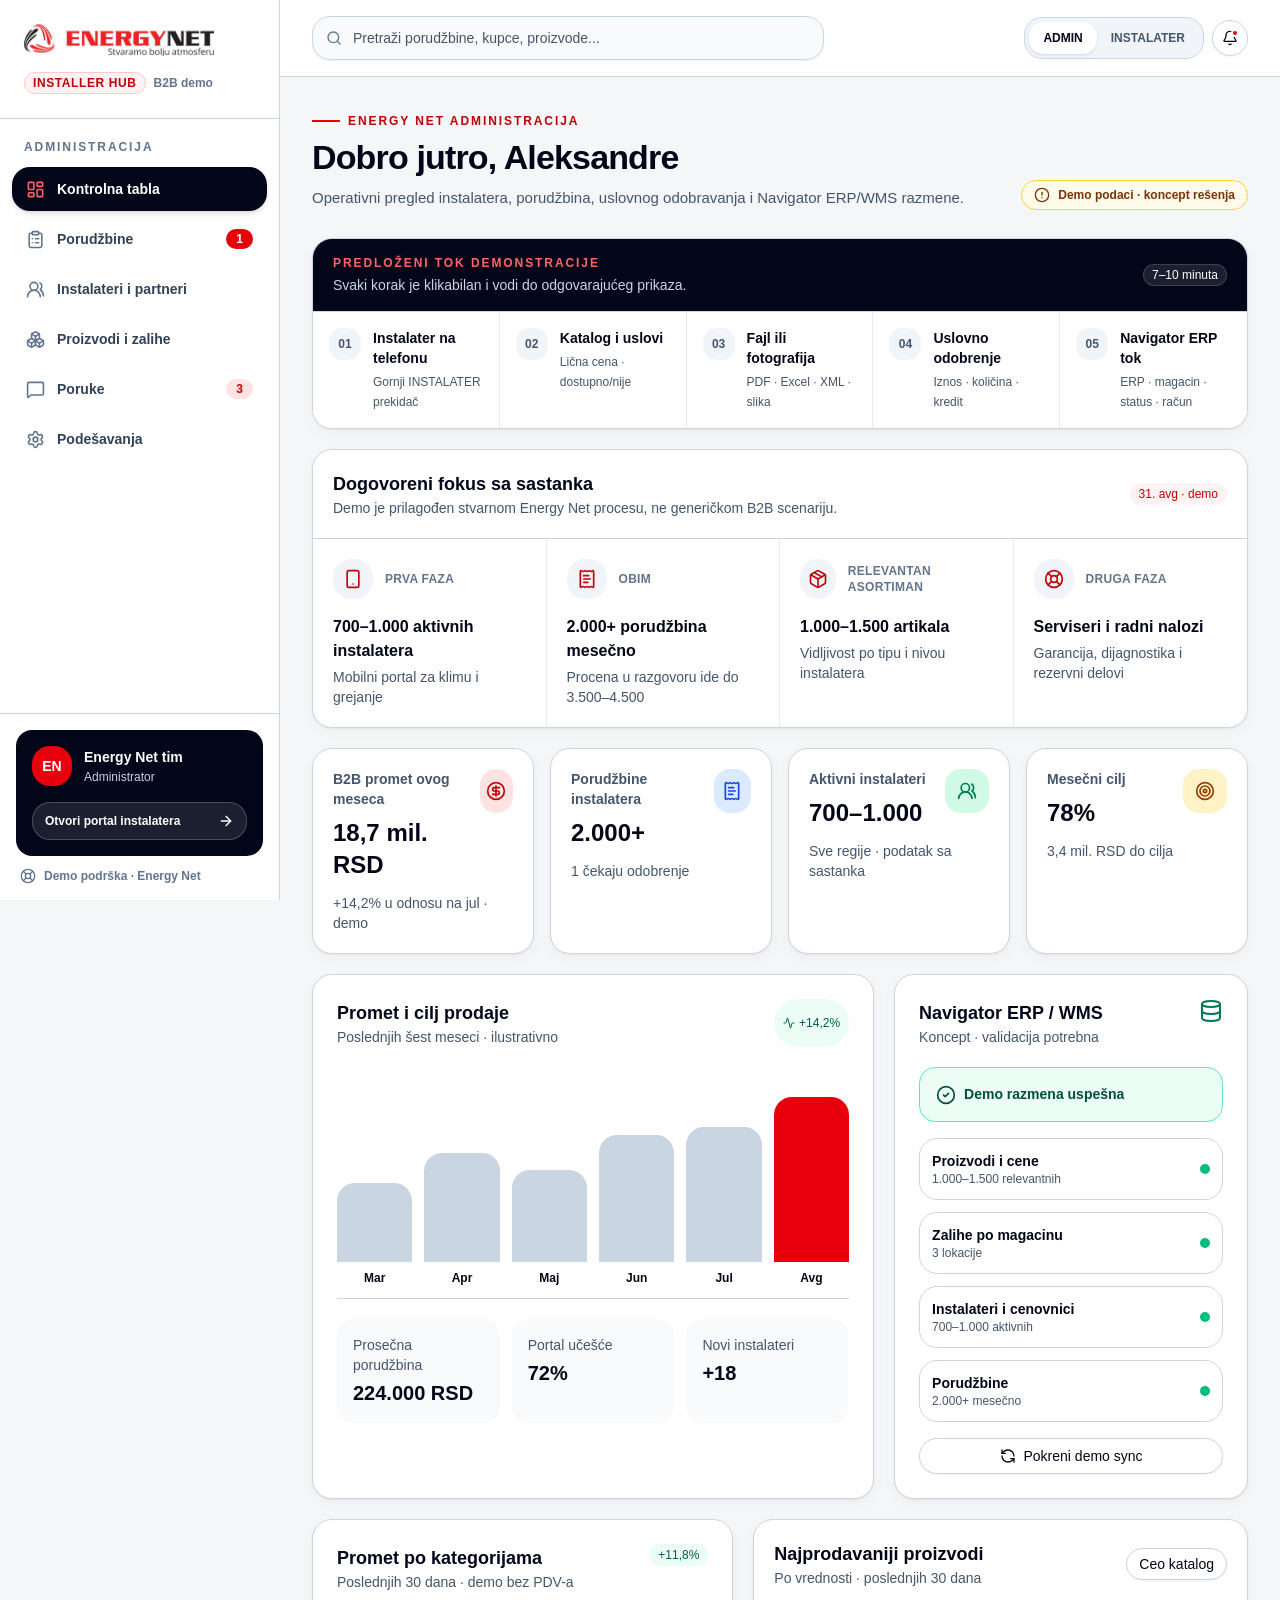
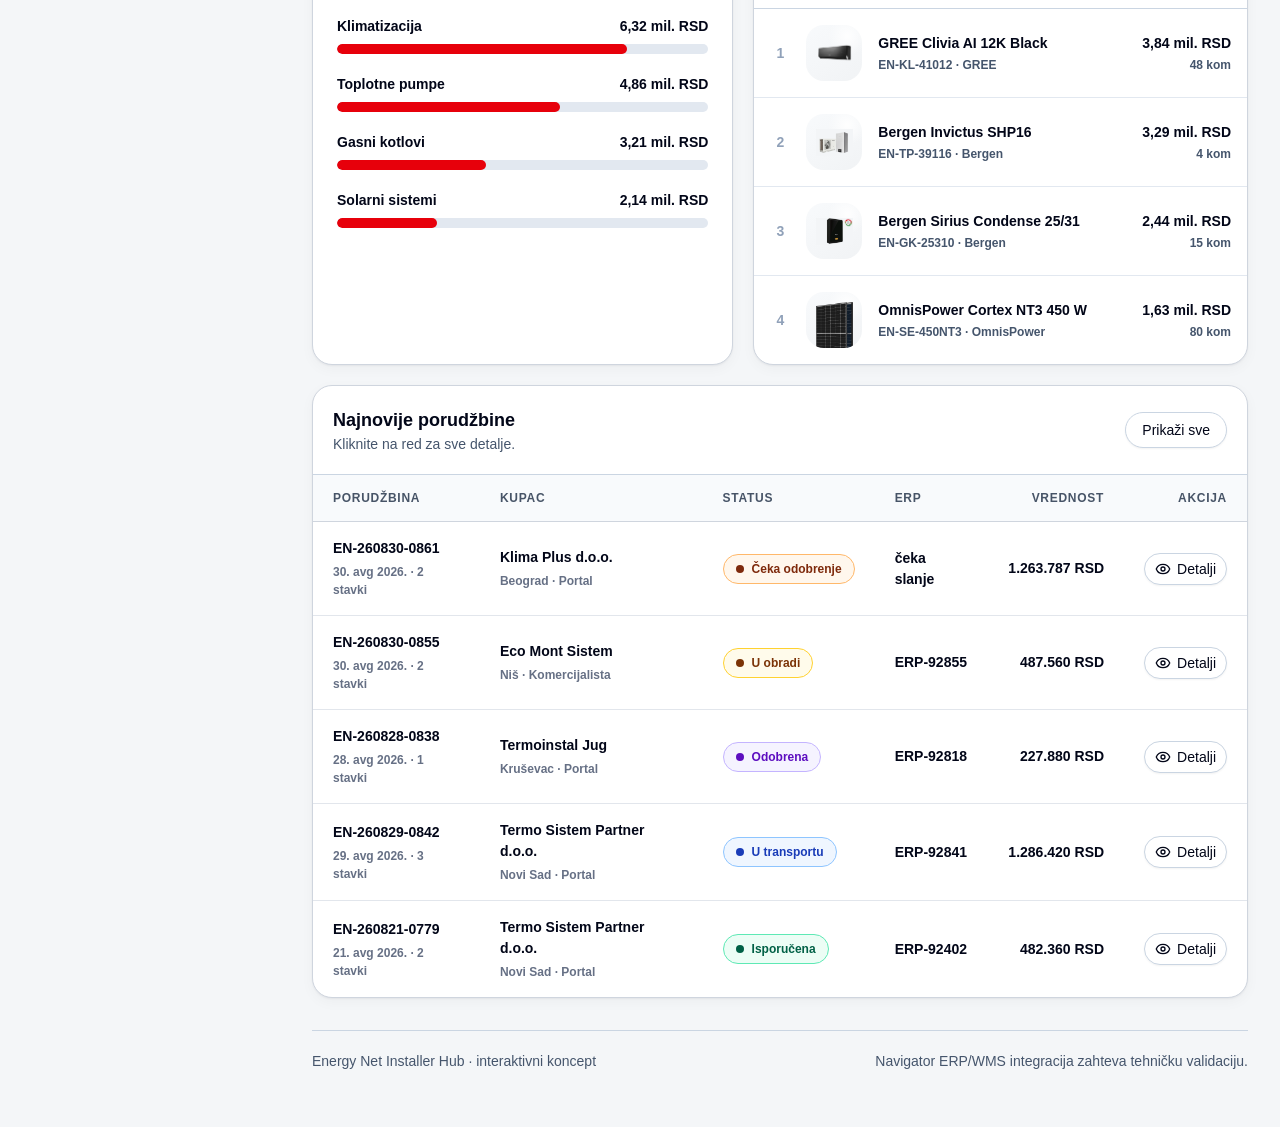
==== index.html @ 60dc3707 "Add files via upload" ====
<!DOCTYPE html><html lang="sr-Latn"><head><meta charSet="utf-8"/><meta name="viewport" content="width=device-width, initial-scale=1"/><link rel="preload" as="image" href="./energy-net-logo.png"/><link rel="stylesheet" href="./assets/index-a8GjJJoP.css" data-rsc-css-href="./assets/index-a8GjJJoP.css" data-precedence="vite-rsc/importer-resources"/><link rel="modulepreload" href="./assets/layout-segment-context-IbQG5fSp.js" crossorigin=""/><link rel="modulepreload" href="./assets/rolldown-runtime-S-ySWqyJ.js" crossorigin=""/><link rel="modulepreload" href="./assets/index-CyQ9fwkS.js" crossorigin=""/><link rel="modulepreload" href="./assets/framework-CXnKph_e.js" crossorigin=""/><link rel="modulepreload" href="./assets/page-JAJGXQfm.js" crossorigin=""/><title>Energy Net Installer Hub — B2B demo</title><meta name="description" content="Interaktivni koncept Energy Net portala za instalatere: mobilno poručivanje, lične cene, dostupnost, tehnička dokumentacija i Navigator ERP/WMS tok."/><meta name="keywords" content="Energy Net,B2B portal,portal za instalatere,B2Bware"/><meta property="og:title" content="Energy Net Installer Hub — B2B demo"/><meta property="og:description" content="Mobilno poručivanje, ugovorene cene, tehnička dokumentacija i Navigator ERP/WMS tok za Energy Net instalatere."/><meta property="og:url" content="https://markotodorovic314-cmd.github.io/energy-net-demo/"/><meta property="og:site_name" content="Energy Net Installer Hub"/><meta property="og:type" content="website"/><meta property="og:locale" content="sr_RS"/><meta property="og:image" content="https://markotodorovic314-cmd.github.io/energy-net-demo/og.png"/><meta property="og:image:width" content="1200"/><meta property="og:image:height" content="628"/><meta property="og:image:alt" content="Energy Net Installer Hub — mobilno poručivanje i Navigator ERP sinhronizacija"/><meta name="twitter:card" content="summary_large_image"/><meta name="twitter:title" content="Energy Net Installer Hub — B2B demo"/><meta name="twitter:description" content="Mobilno poručivanje, lične cene, dokumentacija i Navigator ERP/WMS tok."/><meta name="twitter:image" content="https://markotodorovic314-cmd.github.io/energy-net-demo/og.png"/><link rel="shortcut icon" href="https://markotodorovic314-cmd.github.io/energy-net-demo/favicon.png"/><link rel="icon" href="https://markotodorovic314-cmd.github.io/energy-net-demo/favicon.png"/><link rel="canonical" href="https://markotodorovic314-cmd.github.io/energy-net-demo/"/><script>self.__VINEXT_RSC_PARAMS__={}</script><script>self.__VINEXT_RSC_NAV__={"pathname":"/","searchParams":[]}</script><link rel="modulepreload" href="./assets/index-CyQ9fwkS.js" />
</head><body class="antialiased"><div class="min-h-screen bg-[#f4f6f8] text-slate-950"><div class="grid min-h-screen lg:grid-cols-[280px_minmax(0,1fr)]"><aside class="sticky top-0 hidden h-screen border-r border-slate-300 bg-white lg:block"><div class="flex h-full flex-col"><div class="border-b border-slate-300 px-6 py-6"><img src="./energy-net-logo.png" alt="Energy Net" class="w-[190px]"/><div class="mt-4 flex items-center gap-2"><span data-slot="badge" data-variant="default" class="inline-flex w-fit shrink-0 items-center justify-center gap-1 overflow-hidden rounded-full border px-2 py-0.5 whitespace-nowrap transition-[color,box-shadow] focus-visible:border-ring focus-visible:ring-[3px] focus-visible:ring-ring/50 aria-invalid:border-destructive aria-invalid:ring-destructive/20 dark:aria-invalid:ring-destructive/40 [&amp;&gt;svg]:pointer-events-none [&amp;&gt;svg]:size-3 [a&amp;]:hover:bg-primary/90 border-red-200 bg-red-50 text-xs font-black uppercase tracking-wider text-red-700">Installer Hub</span><span class="text-xs font-bold text-slate-500">B2B demo</span></div></div><nav class="flex-1 space-y-1.5 overflow-y-auto px-3 py-5"><p class="mb-3 px-3 text-xs font-black uppercase tracking-[0.16em] text-slate-500">Administracija</p><button class="flex w-full items-center gap-3 rounded-xl px-3.5 py-3 text-left text-sm font-extrabold transition bg-slate-950 text-white shadow-md"><svg xmlns="http://www.w3.org/2000/svg" width="24" height="24" viewBox="0 0 24 24" fill="none" stroke="currentColor" stroke-width="2" stroke-linecap="round" stroke-linejoin="round" class="lucide lucide-layout-dashboard size-[19px] text-red-400" aria-hidden="true"><rect width="7" height="9" x="3" y="3" rx="1"></rect><rect width="7" height="5" x="14" y="3" rx="1"></rect><rect width="7" height="9" x="14" y="12" rx="1"></rect><rect width="7" height="5" x="3" y="16" rx="1"></rect></svg>Kontrolna tabla</button><button class="flex w-full items-center gap-3 rounded-xl px-3.5 py-3 text-left text-sm font-extrabold transition text-slate-700 hover:bg-slate-100"><svg xmlns="http://www.w3.org/2000/svg" width="24" height="24" viewBox="0 0 24 24" fill="none" stroke="currentColor" stroke-width="2" stroke-linecap="round" stroke-linejoin="round" class="lucide lucide-clipboard-list size-[19px] text-slate-500" aria-hidden="true"><rect width="8" height="4" x="8" y="2" rx="1" ry="1"></rect><path d="M16 4h2a2 2 0 0 1 2 2v14a2 2 0 0 1-2 2H6a2 2 0 0 1-2-2V6a2 2 0 0 1 2-2h2"></path><path d="M12 11h4"></path><path d="M12 16h4"></path><path d="M8 11h.01"></path><path d="M8 16h.01"></path></svg>Porudžbine<span class="ml-auto rounded-full bg-red-600 px-2.5 py-0.5 text-xs text-white">1</span></button><button class="flex w-full items-center gap-3 rounded-xl px-3.5 py-3 text-left text-sm font-extrabold transition text-slate-700 hover:bg-slate-100"><svg xmlns="http://www.w3.org/2000/svg" width="24" height="24" viewBox="0 0 24 24" fill="none" stroke="currentColor" stroke-width="2" stroke-linecap="round" stroke-linejoin="round" class="lucide lucide-users-round size-[19px] text-slate-500" aria-hidden="true"><path d="M18 21a8 8 0 0 0-16 0"></path><circle cx="10" cy="8" r="5"></circle><path d="M22 20c0-3.37-2-6.5-4-8a5 5 0 0 0-.45-8.3"></path></svg>Instalateri i partneri</button><button class="flex w-full items-center gap-3 rounded-xl px-3.5 py-3 text-left text-sm font-extrabold transition text-slate-700 hover:bg-slate-100"><svg xmlns="http://www.w3.org/2000/svg" width="24" height="24" viewBox="0 0 24 24" fill="none" stroke="currentColor" stroke-width="2" stroke-linecap="round" stroke-linejoin="round" class="lucide lucide-boxes size-[19px] text-slate-500" aria-hidden="true"><path d="M2.97 12.92A2 2 0 0 0 2 14.63v3.24a2 2 0 0 0 .97 1.71l3 1.8a2 2 0 0 0 2.06 0L12 19v-5.5l-5-3-4.03 2.42Z"></path><path d="m7 16.5-4.74-2.85"></path><path d="m7 16.5 5-3"></path><path d="M7 16.5v5.17"></path><path d="M12 13.5V19l3.97 2.38a2 2 0 0 0 2.06 0l3-1.8a2 2 0 0 0 .97-1.71v-3.24a2 2 0 0 0-.97-1.71L17 10.5l-5 3Z"></path><path d="m17 16.5-5-3"></path><path d="m17 16.5 4.74-2.85"></path><path d="M17 16.5v5.17"></path><path d="M7.97 4.42A2 2 0 0 0 7 6.13v4.37l5 3 5-3V6.13a2 2 0 0 0-.97-1.71l-3-1.8a2 2 0 0 0-2.06 0l-3 1.8Z"></path><path d="M12 8 7.26 5.15"></path><path d="m12 8 4.74-2.85"></path><path d="M12 13.5V8"></path></svg>Proizvodi i zalihe</button><button class="flex w-full items-center gap-3 rounded-xl px-3.5 py-3 text-left text-sm font-extrabold transition text-slate-700 hover:bg-slate-100"><svg xmlns="http://www.w3.org/2000/svg" width="24" height="24" viewBox="0 0 24 24" fill="none" stroke="currentColor" stroke-width="2" stroke-linecap="round" stroke-linejoin="round" class="lucide lucide-message-square size-[19px] text-slate-500" aria-hidden="true"><path d="M22 17a2 2 0 0 1-2 2H6.828a2 2 0 0 0-1.414.586l-2.202 2.202A.71.71 0 0 1 2 21.286V5a2 2 0 0 1 2-2h16a2 2 0 0 1 2 2z"></path></svg>Poruke<span class="ml-auto rounded-full bg-red-100 px-2.5 py-0.5 text-xs text-red-700">3</span></button><button class="flex w-full items-center gap-3 rounded-xl px-3.5 py-3 text-left text-sm font-extrabold transition text-slate-700 hover:bg-slate-100"><svg xmlns="http://www.w3.org/2000/svg" width="24" height="24" viewBox="0 0 24 24" fill="none" stroke="currentColor" stroke-width="2" stroke-linecap="round" stroke-linejoin="round" class="lucide lucide-settings size-[19px] text-slate-500" aria-hidden="true"><path d="M9.671 4.136a2.34 2.34 0 0 1 4.659 0 2.34 2.34 0 0 0 3.319 1.915 2.34 2.34 0 0 1 2.33 4.033 2.34 2.34 0 0 0 0 3.831 2.34 2.34 0 0 1-2.33 4.033 2.34 2.34 0 0 0-3.319 1.915 2.34 2.34 0 0 1-4.659 0 2.34 2.34 0 0 0-3.32-1.915 2.34 2.34 0 0 1-2.33-4.033 2.34 2.34 0 0 0 0-3.831A2.34 2.34 0 0 1 6.35 6.051a2.34 2.34 0 0 0 3.319-1.915"></path><circle cx="12" cy="12" r="3"></circle></svg>Podešavanja</button></nav><div class="space-y-3 border-t border-slate-300 p-4"><div class="rounded-2xl bg-slate-950 p-4 text-white"><div class="flex items-center gap-3"><span class="grid size-10 place-items-center rounded-xl bg-red-600 text-sm font-black">EN</span><div><p class="text-sm font-extrabold">Energy Net tim</p><p class="mt-0.5 text-xs text-slate-300">Administrator</p></div></div><button class="mt-4 flex w-full items-center justify-between rounded-xl border border-white/20 bg-white/10 px-3 py-2.5 text-xs font-extrabold">Otvori portal instalatera<svg xmlns="http://www.w3.org/2000/svg" width="24" height="24" viewBox="0 0 24 24" fill="none" stroke="currentColor" stroke-width="2" stroke-linecap="round" stroke-linejoin="round" class="lucide lucide-arrow-right size-4" aria-hidden="true"><path d="M5 12h14"></path><path d="m12 5 7 7-7 7"></path></svg></button></div><p class="flex items-center gap-2 px-1 text-xs font-semibold text-slate-500"><svg xmlns="http://www.w3.org/2000/svg" width="24" height="24" viewBox="0 0 24 24" fill="none" stroke="currentColor" stroke-width="2" stroke-linecap="round" stroke-linejoin="round" class="lucide lucide-life-buoy size-4" aria-hidden="true"><circle cx="12" cy="12" r="10"></circle><path d="m4.93 4.93 4.24 4.24"></path><path d="m14.83 9.17 4.24-4.24"></path><path d="m14.83 14.83 4.24 4.24"></path><path d="m9.17 14.83-4.24 4.24"></path><circle cx="12" cy="12" r="4"></circle></svg> Demo podrška · Energy Net</p></div></div></aside><div class="min-w-0"><header class="sticky top-0 z-40 border-b border-slate-300 bg-white/95"><div class="flex h-[76px] items-center gap-3 px-4 sm:px-6 xl:px-8"><button data-slot="button" data-variant="outline" data-size="icon" class="inline-flex shrink-0 items-center justify-center gap-2 text-sm font-medium whitespace-nowrap transition-all outline-none focus-visible:border-ring focus-visible:ring-[3px] focus-visible:ring-ring/50 disabled:pointer-events-none disabled:opacity-50 aria-invalid:border-destructive aria-invalid:ring-destructive/20 dark:aria-invalid:ring-destructive/40 [&amp;_svg]:pointer-events-none [&amp;_svg]:shrink-0 [&amp;_svg:not([class*=&#x27;size-&#x27;])]:size-4 border bg-background shadow-xs hover:bg-accent hover:text-accent-foreground dark:border-input dark:bg-input/30 dark:hover:bg-input/50 size-9 rounded-xl border-slate-300 lg:hidden"><svg xmlns="http://www.w3.org/2000/svg" width="24" height="24" viewBox="0 0 24 24" fill="none" stroke="currentColor" stroke-width="2" stroke-linecap="round" stroke-linejoin="round" class="lucide lucide-menu" aria-hidden="true"><path d="M4 5h16"></path><path d="M4 12h16"></path><path d="M4 19h16"></path></svg></button><img src="./energy-net-logo.png" alt="Energy Net" class="w-[145px] lg:hidden"/><div class="relative ml-auto hidden w-full max-w-lg md:block lg:ml-0"><svg xmlns="http://www.w3.org/2000/svg" width="24" height="24" viewBox="0 0 24 24" fill="none" stroke="currentColor" stroke-width="2" stroke-linecap="round" stroke-linejoin="round" class="lucide lucide-search absolute left-3.5 top-1/2 size-4 -translate-y-1/2 text-slate-500" aria-hidden="true"><path d="m21 21-4.34-4.34"></path><circle cx="11" cy="11" r="8"></circle></svg><input data-slot="input" class="w-full min-w-0 border px-3 py-1 text-base shadow-xs transition-[color,box-shadow] outline-none selection:bg-primary selection:text-primary-foreground file:inline-flex file:h-7 file:border-0 file:bg-transparent file:text-sm file:font-medium file:text-foreground placeholder:text-muted-foreground disabled:pointer-events-none disabled:cursor-not-allowed disabled:opacity-50 md:text-sm dark:bg-input/30 focus-visible:border-ring focus-visible:ring-[3px] focus-visible:ring-ring/50 aria-invalid:border-destructive aria-invalid:ring-destructive/20 dark:aria-invalid:ring-destructive/40 h-11 rounded-xl border-slate-300 bg-slate-50 pl-10" placeholder="Pretraži porudžbine, kupce, proizvode..." value=""/></div><div class="ml-auto flex items-center gap-2"><div class="hidden items-center rounded-xl border border-slate-300 bg-slate-100 p-1 sm:flex"><button class="rounded-lg px-3.5 py-2 text-xs font-black bg-white shadow-sm">ADMIN</button><button class="rounded-lg px-3.5 py-2 text-xs font-black text-slate-600">INSTALATER</button></div><button data-slot="button" data-variant="outline" data-size="icon" class="inline-flex shrink-0 items-center justify-center gap-2 text-sm font-medium whitespace-nowrap transition-all outline-none focus-visible:border-ring focus-visible:ring-[3px] focus-visible:ring-ring/50 disabled:pointer-events-none disabled:opacity-50 aria-invalid:border-destructive aria-invalid:ring-destructive/20 dark:aria-invalid:ring-destructive/40 [&amp;_svg]:pointer-events-none [&amp;_svg]:shrink-0 [&amp;_svg:not([class*=&#x27;size-&#x27;])]:size-4 border bg-background shadow-xs hover:bg-accent hover:text-accent-foreground dark:border-input dark:bg-input/30 dark:hover:bg-input/50 size-9 relative rounded-xl border-slate-300"><svg xmlns="http://www.w3.org/2000/svg" width="24" height="24" viewBox="0 0 24 24" fill="none" stroke="currentColor" stroke-width="2" stroke-linecap="round" stroke-linejoin="round" class="lucide lucide-bell" aria-hidden="true"><path d="M10.268 21a2 2 0 0 0 3.464 0"></path><path d="M3.262 15.326A1 1 0 0 0 4 17h16a1 1 0 0 0 .74-1.673C19.41 13.956 18 12.499 18 8A6 6 0 0 0 6 8c0 4.499-1.411 5.956-2.738 7.326"></path></svg><span class="absolute right-2 top-2 size-2 rounded-full border-2 border-white bg-red-600"></span></button></div></div></header><main class="px-4 py-7 sm:px-6 xl:px-8 xl:py-9"><div class="mx-auto max-w-[1500px]"><div class="mb-7 flex flex-col gap-4 lg:flex-row lg:items-end lg:justify-between"><div><div class="mb-2 flex items-center gap-2"><span class="h-0.5 w-7 bg-red-600"></span><p class="text-xs font-black uppercase tracking-[0.16em] text-red-700">Energy Net administracija</p></div><h1 class="text-3xl font-black tracking-tight sm:text-[34px]">Dobro jutro, Aleksandre</h1><p class="mt-2 max-w-3xl text-[15px] leading-6 text-slate-600">Operativni pregled instalatera, porudžbina, uslovnog odobravanja i Navigator ERP/WMS razmene.</p></div><span class="inline-flex items-center gap-2 rounded-full border border-amber-300 bg-amber-50 px-3 py-1.5 text-xs font-extrabold text-amber-900"><svg xmlns="http://www.w3.org/2000/svg" width="24" height="24" viewBox="0 0 24 24" fill="none" stroke="currentColor" stroke-width="2" stroke-linecap="round" stroke-linejoin="round" class="lucide lucide-circle-alert size-4" aria-hidden="true"><circle cx="12" cy="12" r="10"></circle><line x1="12" x2="12" y1="8" y2="12"></line><line x1="12" x2="12.01" y1="16" y2="16"></line></svg> Demo podaci · koncept rešenja</span></div><section class="panel mb-5 overflow-hidden"><div class="flex flex-col gap-3 border-b border-slate-300 bg-slate-950 px-5 py-4 text-white sm:flex-row sm:items-center sm:justify-between"><div><p class="text-xs font-black uppercase tracking-[0.16em] text-red-400">Predloženi tok demonstracije</p><p class="mt-1 text-sm text-slate-300">Svaki korak je klikabilan i vodi do odgovarajućeg prikaza.</p></div><span data-slot="badge" data-variant="default" class="inline-flex shrink-0 items-center justify-center gap-1 overflow-hidden rounded-full border px-2 py-0.5 text-xs font-medium whitespace-nowrap transition-[color,box-shadow] focus-visible:border-ring focus-visible:ring-[3px] focus-visible:ring-ring/50 aria-invalid:border-destructive aria-invalid:ring-destructive/20 dark:aria-invalid:ring-destructive/40 [&amp;&gt;svg]:pointer-events-none [&amp;&gt;svg]:size-3 [a&amp;]:hover:bg-primary/90 w-fit border-white/15 bg-white/10 text-white">7–10 minuta</span></div><div class="grid divide-y divide-slate-200 lg:grid-cols-5 lg:divide-x lg:divide-y-0"><button class="group flex min-h-24 items-start gap-3 bg-white p-4 text-left transition hover:bg-red-50"><span class="grid size-8 shrink-0 place-items-center rounded-lg bg-slate-100 text-xs font-black text-slate-600 group-hover:bg-red-600 group-hover:text-white">01</span><span><span class="block text-sm font-black text-slate-950">Instalater na telefonu</span><span class="mt-1 block text-xs leading-5 text-slate-600">Gornji INSTALATER prekidač</span></span></button><button class="group flex min-h-24 items-start gap-3 bg-white p-4 text-left transition hover:bg-red-50"><span class="grid size-8 shrink-0 place-items-center rounded-lg bg-slate-100 text-xs font-black text-slate-600 group-hover:bg-red-600 group-hover:text-white">02</span><span><span class="block text-sm font-black text-slate-950">Katalog i uslovi</span><span class="mt-1 block text-xs leading-5 text-slate-600">Lična cena · dostupno/nije</span></span></button><button class="group flex min-h-24 items-start gap-3 bg-white p-4 text-left transition hover:bg-red-50"><span class="grid size-8 shrink-0 place-items-center rounded-lg bg-slate-100 text-xs font-black text-slate-600 group-hover:bg-red-600 group-hover:text-white">03</span><span><span class="block text-sm font-black text-slate-950">Fajl ili fotografija</span><span class="mt-1 block text-xs leading-5 text-slate-600">PDF · Excel · XML · slika</span></span></button><button class="group flex min-h-24 items-start gap-3 bg-white p-4 text-left transition hover:bg-red-50"><span class="grid size-8 shrink-0 place-items-center rounded-lg bg-slate-100 text-xs font-black text-slate-600 group-hover:bg-red-600 group-hover:text-white">04</span><span><span class="block text-sm font-black text-slate-950">Uslovno odobrenje</span><span class="mt-1 block text-xs leading-5 text-slate-600">Iznos · količina · kredit</span></span></button><button class="group flex min-h-24 items-start gap-3 bg-white p-4 text-left transition hover:bg-red-50"><span class="grid size-8 shrink-0 place-items-center rounded-lg bg-slate-100 text-xs font-black text-slate-600 group-hover:bg-red-600 group-hover:text-white">05</span><span><span class="block text-sm font-black text-slate-950">Navigator ERP tok</span><span class="mt-1 block text-xs leading-5 text-slate-600">ERP · magacin · status · račun</span></span></button></div></section><section class="panel mb-5 overflow-hidden"><div class="flex items-center justify-between gap-4 border-b border-slate-300 p-5"><div><h2 class="text-lg font-black">Dogovoreni fokus sa sastanka</h2><p class="text-sm text-slate-600">Demo je prilagođen stvarnom Energy Net procesu, ne generičkom B2B scenariju.</p></div><span data-slot="badge" data-variant="default" class="inline-flex w-fit items-center justify-center gap-1 overflow-hidden rounded-full border border-transparent px-2 py-0.5 text-xs font-medium whitespace-nowrap transition-[color,box-shadow] focus-visible:border-ring focus-visible:ring-[3px] focus-visible:ring-ring/50 aria-invalid:border-destructive aria-invalid:ring-destructive/20 dark:aria-invalid:ring-destructive/40 [&amp;&gt;svg]:pointer-events-none [&amp;&gt;svg]:size-3 [a&amp;]:hover:bg-primary/90 shrink-0 bg-red-50 text-red-700">31. avg · demo</span></div><div class="grid divide-y divide-slate-200 md:grid-cols-2 md:divide-x xl:grid-cols-4 xl:divide-y-0"><div class="p-5"><div class="flex items-center gap-3"><span class="grid size-10 place-items-center rounded-xl bg-slate-100 text-red-700"><svg xmlns="http://www.w3.org/2000/svg" width="24" height="24" viewBox="0 0 24 24" fill="none" stroke="currentColor" stroke-width="2" stroke-linecap="round" stroke-linejoin="round" class="lucide lucide-smartphone size-5" aria-hidden="true"><rect width="14" height="20" x="5" y="2" rx="2" ry="2"></rect><path d="M12 18h.01"></path></svg></span><p class="text-xs font-black uppercase tracking-wide text-slate-500">Prva faza</p></div><p class="mt-4 font-black">700–1.000 aktivnih instalatera</p><p class="mt-1 text-sm leading-5 text-slate-600">Mobilni portal za klimu i grejanje</p></div><div class="p-5"><div class="flex items-center gap-3"><span class="grid size-10 place-items-center rounded-xl bg-slate-100 text-red-700"><svg xmlns="http://www.w3.org/2000/svg" width="24" height="24" viewBox="0 0 24 24" fill="none" stroke="currentColor" stroke-width="2" stroke-linecap="round" stroke-linejoin="round" class="lucide lucide-receipt-text size-5" aria-hidden="true"><path d="M13 16H8"></path><path d="M14 8H8"></path><path d="M16 12H8"></path><path d="M4 3a1 1 0 0 1 1-1 1.3 1.3 0 0 1 .7.2l.933.6a1.3 1.3 0 0 0 1.4 0l.934-.6a1.3 1.3 0 0 1 1.4 0l.933.6a1.3 1.3 0 0 0 1.4 0l.933-.6a1.3 1.3 0 0 1 1.4 0l.934.6a1.3 1.3 0 0 0 1.4 0l.933-.6A1.3 1.3 0 0 1 19 2a1 1 0 0 1 1 1v18a1 1 0 0 1-1 1 1.3 1.3 0 0 1-.7-.2l-.933-.6a1.3 1.3 0 0 0-1.4 0l-.934.6a1.3 1.3 0 0 1-1.4 0l-.933-.6a1.3 1.3 0 0 0-1.4 0l-.933.6a1.3 1.3 0 0 1-1.4 0l-.934-.6a1.3 1.3 0 0 0-1.4 0l-.933.6a1.3 1.3 0 0 1-.7.2 1 1 0 0 1-1-1z"></path></svg></span><p class="text-xs font-black uppercase tracking-wide text-slate-500">Obim</p></div><p class="mt-4 font-black">2.000+ porudžbina mesečno</p><p class="mt-1 text-sm leading-5 text-slate-600">Procena u razgovoru ide do 3.500–4.500</p></div><div class="p-5"><div class="flex items-center gap-3"><span class="grid size-10 place-items-center rounded-xl bg-slate-100 text-red-700"><svg xmlns="http://www.w3.org/2000/svg" width="24" height="24" viewBox="0 0 24 24" fill="none" stroke="currentColor" stroke-width="2" stroke-linecap="round" stroke-linejoin="round" class="lucide lucide-package size-5" aria-hidden="true"><path d="M11 21.73a2 2 0 0 0 2 0l7-4A2 2 0 0 0 21 16V8a2 2 0 0 0-1-1.73l-7-4a2 2 0 0 0-2 0l-7 4A2 2 0 0 0 3 8v8a2 2 0 0 0 1 1.73z"></path><path d="M12 22V12"></path><polyline points="3.29 7 12 12 20.71 7"></polyline><path d="m7.5 4.27 9 5.15"></path></svg></span><p class="text-xs font-black uppercase tracking-wide text-slate-500">Relevantan asortiman</p></div><p class="mt-4 font-black">1.000–1.500 artikala</p><p class="mt-1 text-sm leading-5 text-slate-600">Vidljivost po tipu i nivou instalatera</p></div><div class="p-5"><div class="flex items-center gap-3"><span class="grid size-10 place-items-center rounded-xl bg-slate-100 text-red-700"><svg xmlns="http://www.w3.org/2000/svg" width="24" height="24" viewBox="0 0 24 24" fill="none" stroke="currentColor" stroke-width="2" stroke-linecap="round" stroke-linejoin="round" class="lucide lucide-life-buoy size-5" aria-hidden="true"><circle cx="12" cy="12" r="10"></circle><path d="m4.93 4.93 4.24 4.24"></path><path d="m14.83 9.17 4.24-4.24"></path><path d="m14.83 14.83 4.24 4.24"></path><path d="m9.17 14.83-4.24 4.24"></path><circle cx="12" cy="12" r="4"></circle></svg></span><p class="text-xs font-black uppercase tracking-wide text-slate-500">Druga faza</p></div><p class="mt-4 font-black">Serviseri i radni nalozi</p><p class="mt-1 text-sm leading-5 text-slate-600">Garancija, dijagnostika i rezervni delovi</p></div></div></section><section class="grid gap-4 sm:grid-cols-2 xl:grid-cols-4"><article class="panel p-5"><div class="flex items-start justify-between gap-4"><div><p class="text-sm font-bold text-slate-600">B2B promet ovog meseca</p><p class="mt-2 text-2xl font-black">18,7 mil. RSD</p></div><span class="grid size-11 place-items-center rounded-2xl bg-red-100 text-red-700"><svg xmlns="http://www.w3.org/2000/svg" width="24" height="24" viewBox="0 0 24 24" fill="none" stroke="currentColor" stroke-width="2" stroke-linecap="round" stroke-linejoin="round" class="lucide lucide-circle-dollar-sign size-5" aria-hidden="true"><circle cx="12" cy="12" r="10"></circle><path d="M16 8h-6a2 2 0 1 0 0 4h4a2 2 0 1 1 0 4H8"></path><path d="M12 18V6"></path></svg></span></div><p class="mt-3 text-sm leading-5 text-slate-600">+14,2% u odnosu na jul · demo</p></article><article class="panel p-5"><div class="flex items-start justify-between gap-4"><div><p class="text-sm font-bold text-slate-600">Porudžbine instalatera</p><p class="mt-2 text-2xl font-black">2.000+</p></div><span class="grid size-11 place-items-center rounded-2xl bg-blue-100 text-blue-700"><svg xmlns="http://www.w3.org/2000/svg" width="24" height="24" viewBox="0 0 24 24" fill="none" stroke="currentColor" stroke-width="2" stroke-linecap="round" stroke-linejoin="round" class="lucide lucide-receipt-text size-5" aria-hidden="true"><path d="M13 16H8"></path><path d="M14 8H8"></path><path d="M16 12H8"></path><path d="M4 3a1 1 0 0 1 1-1 1.3 1.3 0 0 1 .7.2l.933.6a1.3 1.3 0 0 0 1.4 0l.934-.6a1.3 1.3 0 0 1 1.4 0l.933.6a1.3 1.3 0 0 0 1.4 0l.933-.6a1.3 1.3 0 0 1 1.4 0l.934.6a1.3 1.3 0 0 0 1.4 0l.933-.6A1.3 1.3 0 0 1 19 2a1 1 0 0 1 1 1v18a1 1 0 0 1-1 1 1.3 1.3 0 0 1-.7-.2l-.933-.6a1.3 1.3 0 0 0-1.4 0l-.934.6a1.3 1.3 0 0 1-1.4 0l-.933-.6a1.3 1.3 0 0 0-1.4 0l-.933.6a1.3 1.3 0 0 1-1.4 0l-.934-.6a1.3 1.3 0 0 0-1.4 0l-.933.6a1.3 1.3 0 0 1-.7.2 1 1 0 0 1-1-1z"></path></svg></span></div><p class="mt-3 text-sm leading-5 text-slate-600">1 čekaju odobrenje</p></article><article class="panel p-5"><div class="flex items-start justify-between gap-4"><div><p class="text-sm font-bold text-slate-600">Aktivni instalateri</p><p class="mt-2 text-2xl font-black">700–1.000</p></div><span class="grid size-11 place-items-center rounded-2xl bg-emerald-100 text-emerald-700"><svg xmlns="http://www.w3.org/2000/svg" width="24" height="24" viewBox="0 0 24 24" fill="none" stroke="currentColor" stroke-width="2" stroke-linecap="round" stroke-linejoin="round" class="lucide lucide-users-round size-5" aria-hidden="true"><path d="M18 21a8 8 0 0 0-16 0"></path><circle cx="10" cy="8" r="5"></circle><path d="M22 20c0-3.37-2-6.5-4-8a5 5 0 0 0-.45-8.3"></path></svg></span></div><p class="mt-3 text-sm leading-5 text-slate-600">Sve regije · podatak sa sastanka</p></article><article class="panel p-5"><div class="flex items-start justify-between gap-4"><div><p class="text-sm font-bold text-slate-600">Mesečni cilj</p><p class="mt-2 text-2xl font-black">78%</p></div><span class="grid size-11 place-items-center rounded-2xl bg-amber-100 text-amber-800"><svg xmlns="http://www.w3.org/2000/svg" width="24" height="24" viewBox="0 0 24 24" fill="none" stroke="currentColor" stroke-width="2" stroke-linecap="round" stroke-linejoin="round" class="lucide lucide-target size-5" aria-hidden="true"><circle cx="12" cy="12" r="10"></circle><circle cx="12" cy="12" r="6"></circle><circle cx="12" cy="12" r="2"></circle></svg></span></div><p class="mt-3 text-sm leading-5 text-slate-600">3,4 mil. RSD do cilja</p></article></section><section class="mt-5 grid gap-5 xl:grid-cols-[1.35fr_.85fr]"><div class="panel p-6"><div class="flex justify-between"><div><h2 class="text-lg font-black">Promet i cilj prodaje</h2><p class="text-sm text-slate-600">Poslednjih šest meseci · ilustrativno</p></div><span data-slot="badge" data-variant="default" class="inline-flex w-fit shrink-0 items-center justify-center gap-1 overflow-hidden rounded-full border border-transparent px-2 py-0.5 text-xs font-medium whitespace-nowrap transition-[color,box-shadow] focus-visible:border-ring focus-visible:ring-[3px] focus-visible:ring-ring/50 aria-invalid:border-destructive aria-invalid:ring-destructive/20 dark:aria-invalid:ring-destructive/40 [&amp;&gt;svg]:pointer-events-none [&amp;&gt;svg]:size-3 [a&amp;]:hover:bg-primary/90 bg-emerald-50 text-emerald-800"><svg xmlns="http://www.w3.org/2000/svg" width="24" height="24" viewBox="0 0 24 24" fill="none" stroke="currentColor" stroke-width="2" stroke-linecap="round" stroke-linejoin="round" class="lucide lucide-activity" aria-hidden="true"><path d="M22 12h-2.48a2 2 0 0 0-1.93 1.46l-2.35 8.36a.25.25 0 0 1-.48 0L9.24 2.18a.25.25 0 0 0-.48 0l-2.35 8.36A2 2 0 0 1 4.49 12H2"></path></svg>+14,2%</span></div><div class="mt-7 grid h-56 grid-cols-6 items-end gap-3 border-b border-slate-300"><div class="flex h-full flex-col justify-end gap-2"><div class="relative flex-1"><div class="absolute bottom-0 w-full rounded-t-xl bg-slate-300" style="height:42%"></div></div><p class="pb-3 text-center text-xs font-bold">Mar</p></div><div class="flex h-full flex-col justify-end gap-2"><div class="relative flex-1"><div class="absolute bottom-0 w-full rounded-t-xl bg-slate-300" style="height:58%"></div></div><p class="pb-3 text-center text-xs font-bold">Apr</p></div><div class="flex h-full flex-col justify-end gap-2"><div class="relative flex-1"><div class="absolute bottom-0 w-full rounded-t-xl bg-slate-300" style="height:49%"></div></div><p class="pb-3 text-center text-xs font-bold">Maj</p></div><div class="flex h-full flex-col justify-end gap-2"><div class="relative flex-1"><div class="absolute bottom-0 w-full rounded-t-xl bg-slate-300" style="height:68%"></div></div><p class="pb-3 text-center text-xs font-bold">Jun</p></div><div class="flex h-full flex-col justify-end gap-2"><div class="relative flex-1"><div class="absolute bottom-0 w-full rounded-t-xl bg-slate-300" style="height:72%"></div></div><p class="pb-3 text-center text-xs font-bold">Jul</p></div><div class="flex h-full flex-col justify-end gap-2"><div class="relative flex-1"><div class="absolute bottom-0 w-full rounded-t-xl bg-red-600" style="height:88%"></div></div><p class="pb-3 text-center text-xs font-bold">Avg</p></div></div><div class="mt-5 grid gap-3 sm:grid-cols-3"><div class="rounded-2xl bg-slate-50 p-4"><p class="text-sm text-slate-600">Prosečna porudžbina</p><p class="mt-1 text-xl font-black">224.000 RSD</p></div><div class="rounded-2xl bg-slate-50 p-4"><p class="text-sm text-slate-600">Portal učešće</p><p class="mt-1 text-xl font-black">72%</p></div><div class="rounded-2xl bg-slate-50 p-4"><p class="text-sm text-slate-600">Novi instalateri</p><p class="mt-1 text-xl font-black">+18</p></div></div></div><div class="panel p-6"><div class="flex justify-between"><div><h2 class="text-lg font-black">Navigator ERP / WMS</h2><p class="text-sm text-slate-600">Koncept · validacija potrebna</p></div><svg xmlns="http://www.w3.org/2000/svg" width="24" height="24" viewBox="0 0 24 24" fill="none" stroke="currentColor" stroke-width="2" stroke-linecap="round" stroke-linejoin="round" class="lucide lucide-database size-6 text-emerald-700" aria-hidden="true"><ellipse cx="12" cy="5" rx="9" ry="3"></ellipse><path d="M3 5V19A9 3 0 0 0 21 19V5"></path><path d="M3 12A9 3 0 0 0 21 12"></path></svg></div><div class="mt-5 rounded-2xl border border-emerald-300 bg-emerald-50 p-4 text-sm font-black text-emerald-900"><svg xmlns="http://www.w3.org/2000/svg" width="24" height="24" viewBox="0 0 24 24" fill="none" stroke="currentColor" stroke-width="2" stroke-linecap="round" stroke-linejoin="round" class="lucide lucide-circle-check mr-2 inline size-5" aria-hidden="true"><circle cx="12" cy="12" r="10"></circle><path d="m9 12 2 2 4-4"></path></svg>Demo razmena uspešna</div><div class="mt-4 space-y-3"><div class="flex items-center justify-between rounded-xl border border-slate-300 p-3"><div><p class="text-sm font-extrabold">Proizvodi i cene</p><p class="text-xs text-slate-600">1.000–1.500 relevantnih</p></div><span class="size-2.5 rounded-full bg-emerald-500"></span></div><div class="flex items-center justify-between rounded-xl border border-slate-300 p-3"><div><p class="text-sm font-extrabold">Zalihe po magacinu</p><p class="text-xs text-slate-600">3 lokacije</p></div><span class="size-2.5 rounded-full bg-emerald-500"></span></div><div class="flex items-center justify-between rounded-xl border border-slate-300 p-3"><div><p class="text-sm font-extrabold">Instalateri i cenovnici</p><p class="text-xs text-slate-600">700–1.000 aktivnih</p></div><span class="size-2.5 rounded-full bg-emerald-500"></span></div><div class="flex items-center justify-between rounded-xl border border-slate-300 p-3"><div><p class="text-sm font-extrabold">Porudžbine</p><p class="text-xs text-slate-600">2.000+ mesečno</p></div><span class="size-2.5 rounded-full bg-emerald-500"></span></div></div><button data-slot="button" data-variant="outline" data-size="default" class="inline-flex shrink-0 items-center justify-center gap-2 text-sm font-medium whitespace-nowrap transition-all outline-none focus-visible:border-ring focus-visible:ring-[3px] focus-visible:ring-ring/50 disabled:pointer-events-none disabled:opacity-50 aria-invalid:border-destructive aria-invalid:ring-destructive/20 dark:aria-invalid:ring-destructive/40 [&amp;_svg]:pointer-events-none [&amp;_svg]:shrink-0 [&amp;_svg:not([class*=&#x27;size-&#x27;])]:size-4 border bg-background shadow-xs hover:bg-accent hover:text-accent-foreground dark:border-input dark:bg-input/30 dark:hover:bg-input/50 h-9 px-4 py-2 has-[&gt;svg]:px-3 mt-4 w-full rounded-xl border-slate-300"><svg xmlns="http://www.w3.org/2000/svg" width="24" height="24" viewBox="0 0 24 24" fill="none" stroke="currentColor" stroke-width="2" stroke-linecap="round" stroke-linejoin="round" class="lucide lucide-refresh-ccw" aria-hidden="true"><path d="M21 12a9 9 0 0 0-9-9 9.75 9.75 0 0 0-6.74 2.74L3 8"></path><path d="M3 3v5h5"></path><path d="M3 12a9 9 0 0 0 9 9 9.75 9.75 0 0 0 6.74-2.74L21 16"></path><path d="M16 16h5v5"></path></svg>Pokreni demo sync</button></div></section><section class="mt-5 grid gap-5 xl:grid-cols-[0.92fr_1.08fr]"><section class="panel p-6"><div class="flex items-start justify-between gap-4"><div><h2 class="text-lg font-black">Promet po kategorijama</h2><p class="text-sm text-slate-600">Poslednjih 30 dana · demo bez PDV-a</p></div><span data-slot="badge" data-variant="default" class="inline-flex w-fit shrink-0 items-center justify-center gap-1 overflow-hidden rounded-full border border-transparent px-2 py-0.5 text-xs font-medium whitespace-nowrap transition-[color,box-shadow] focus-visible:border-ring focus-visible:ring-[3px] focus-visible:ring-ring/50 aria-invalid:border-destructive aria-invalid:ring-destructive/20 dark:aria-invalid:ring-destructive/40 [&amp;&gt;svg]:pointer-events-none [&amp;&gt;svg]:size-3 [a&amp;]:hover:bg-primary/90 bg-emerald-50 text-emerald-800">+11,8%</span></div><div class="mt-6 space-y-5"><div><div class="mb-2 flex items-center justify-between gap-4 text-sm"><span class="font-extrabold">Klimatizacija</span><span class="font-black">6,32 mil. RSD</span></div><div class="h-2.5 overflow-hidden rounded-full bg-slate-200"><div class="h-full rounded-full bg-red-600" style="width:78%"></div></div></div><div><div class="mb-2 flex items-center justify-between gap-4 text-sm"><span class="font-extrabold">Toplotne pumpe</span><span class="font-black">4,86 mil. RSD</span></div><div class="h-2.5 overflow-hidden rounded-full bg-slate-200"><div class="h-full rounded-full bg-red-600" style="width:60%"></div></div></div><div><div class="mb-2 flex items-center justify-between gap-4 text-sm"><span class="font-extrabold">Gasni kotlovi</span><span class="font-black">3,21 mil. RSD</span></div><div class="h-2.5 overflow-hidden rounded-full bg-slate-200"><div class="h-full rounded-full bg-red-600" style="width:40%"></div></div></div><div><div class="mb-2 flex items-center justify-between gap-4 text-sm"><span class="font-extrabold">Solarni sistemi</span><span class="font-black">2,14 mil. RSD</span></div><div class="h-2.5 overflow-hidden rounded-full bg-slate-200"><div class="h-full rounded-full bg-red-600" style="width:27%"></div></div></div></div></section><section class="panel overflow-hidden"><div class="flex items-center justify-between border-b border-slate-300 p-5"><div><h2 class="text-lg font-black">Najprodavaniji proizvodi</h2><p class="text-sm text-slate-600">Po vrednosti · poslednjih 30 dana</p></div><button data-slot="button" data-variant="outline" data-size="sm" class="inline-flex shrink-0 items-center justify-center text-sm font-medium whitespace-nowrap transition-all outline-none focus-visible:border-ring focus-visible:ring-[3px] focus-visible:ring-ring/50 disabled:pointer-events-none disabled:opacity-50 aria-invalid:border-destructive aria-invalid:ring-destructive/20 dark:aria-invalid:ring-destructive/40 [&amp;_svg]:pointer-events-none [&amp;_svg]:shrink-0 [&amp;_svg:not([class*=&#x27;size-&#x27;])]:size-4 border bg-background shadow-xs hover:bg-accent hover:text-accent-foreground dark:border-input dark:bg-input/30 dark:hover:bg-input/50 h-8 gap-1.5 px-3 has-[&gt;svg]:px-2.5 rounded-xl border-slate-300">Ceo katalog</button></div><div class="divide-y divide-slate-200"><div class="flex items-center gap-4 p-4"><span class="w-5 text-center text-sm font-black text-slate-400">1</span><div class="product-image-shell size-14 shrink-0 rounded-xl"><img src="./products/clivia.webp" alt="GREE Clivia AI 12K Black" class="h-full w-full object-contain" loading="lazy"/></div><div class="min-w-0 flex-1"><p class="truncate text-sm font-black">GREE Clivia AI 12K Black</p><p class="mt-1 text-xs font-semibold text-slate-600">EN-KL-41012<!-- --> · <!-- -->GREE</p></div><div class="text-right"><p class="text-sm font-black">3,84 mil. RSD</p><p class="mt-1 text-xs font-semibold text-slate-600">48 kom</p></div></div><div class="flex items-center gap-4 p-4"><span class="w-5 text-center text-sm font-black text-slate-400">2</span><div class="product-image-shell size-14 shrink-0 rounded-xl"><img src="./products/invictus.webp" alt="Bergen Invictus SHP16" class="h-full w-full object-contain" loading="lazy"/></div><div class="min-w-0 flex-1"><p class="truncate text-sm font-black">Bergen Invictus SHP16</p><p class="mt-1 text-xs font-semibold text-slate-600">EN-TP-39116<!-- --> · <!-- -->Bergen</p></div><div class="text-right"><p class="text-sm font-black">3,29 mil. RSD</p><p class="mt-1 text-xs font-semibold text-slate-600">4 kom</p></div></div><div class="flex items-center gap-4 p-4"><span class="w-5 text-center text-sm font-black text-slate-400">3</span><div class="product-image-shell size-14 shrink-0 rounded-xl"><img src="./products/sirius.webp" alt="Bergen Sirius Condense 25/31" class="h-full w-full object-contain" loading="lazy"/></div><div class="min-w-0 flex-1"><p class="truncate text-sm font-black">Bergen Sirius Condense 25/31</p><p class="mt-1 text-xs font-semibold text-slate-600">EN-GK-25310<!-- --> · <!-- -->Bergen</p></div><div class="text-right"><p class="text-sm font-black">2,44 mil. RSD</p><p class="mt-1 text-xs font-semibold text-slate-600">15 kom</p></div></div><div class="flex items-center gap-4 p-4"><span class="w-5 text-center text-sm font-black text-slate-400">4</span><div class="product-image-shell size-14 shrink-0 rounded-xl"><img src="./products/solar.webp" alt="OmnisPower Cortex NT3 450 W" class="h-full w-full object-contain" loading="lazy"/></div><div class="min-w-0 flex-1"><p class="truncate text-sm font-black">OmnisPower Cortex NT3 450 W</p><p class="mt-1 text-xs font-semibold text-slate-600">EN-SE-450NT3<!-- --> · <!-- -->OmnisPower</p></div><div class="text-right"><p class="text-sm font-black">1,63 mil. RSD</p><p class="mt-1 text-xs font-semibold text-slate-600">80 kom</p></div></div></div></section></section><section class="panel mt-5 overflow-hidden"><div class="flex items-center justify-between border-b border-slate-300 p-5"><div><h2 class="text-lg font-black">Najnovije porudžbine</h2><p class="text-sm text-slate-600">Kliknite na red za sve detalje.</p></div><button data-slot="button" data-variant="outline" data-size="default" class="inline-flex shrink-0 items-center justify-center gap-2 text-sm font-medium whitespace-nowrap transition-all outline-none focus-visible:border-ring focus-visible:ring-[3px] focus-visible:ring-ring/50 disabled:pointer-events-none disabled:opacity-50 aria-invalid:border-destructive aria-invalid:ring-destructive/20 dark:aria-invalid:ring-destructive/40 [&amp;_svg]:pointer-events-none [&amp;_svg]:shrink-0 [&amp;_svg:not([class*=&#x27;size-&#x27;])]:size-4 border bg-background shadow-xs hover:bg-accent hover:text-accent-foreground dark:border-input dark:bg-input/30 dark:hover:bg-input/50 h-9 px-4 py-2 has-[&gt;svg]:px-3 rounded-xl border-slate-300">Prikaži sve</button></div><div class="overflow-x-auto"><table class="data-table min-w-[900px]"><thead><tr><th>Porudžbina</th><th>Kupac</th><th>Status</th><th>ERP</th><th class="text-right">Vrednost</th><th class="text-right">Akcija</th></tr></thead><tbody><tr class="cursor-pointer"><td><p class="font-black">EN-260830-0861</p><p class="cell-note">30. avg 2026.<!-- --> · <!-- -->2<!-- --> stavki</p></td><td><p class="font-extrabold">Klima Plus d.o.o.</p><p class="cell-note">Beograd<!-- --> · <!-- -->Portal</p></td><td><span class="inline-flex items-center gap-2 whitespace-nowrap rounded-full border px-3 py-1.5 text-xs font-extrabold border-orange-300 bg-orange-50 text-orange-900"><span class="size-2 rounded-full bg-current"></span>Čeka odobrenje</span></td><td class="font-bold">čeka slanje</td><td class="text-right font-black">1.263.787 RSD</td><td class="text-right"><button data-slot="button" data-variant="outline" data-size="sm" class="inline-flex shrink-0 items-center justify-center text-sm font-medium whitespace-nowrap transition-all outline-none focus-visible:border-ring focus-visible:ring-[3px] focus-visible:ring-ring/50 disabled:pointer-events-none disabled:opacity-50 aria-invalid:border-destructive aria-invalid:ring-destructive/20 dark:aria-invalid:ring-destructive/40 [&amp;_svg]:pointer-events-none [&amp;_svg]:shrink-0 [&amp;_svg:not([class*=&#x27;size-&#x27;])]:size-4 border bg-background shadow-xs hover:bg-accent hover:text-accent-foreground dark:border-input dark:bg-input/30 dark:hover:bg-input/50 h-8 gap-1.5 px-3 has-[&gt;svg]:px-2.5 rounded-xl border-slate-300"><svg xmlns="http://www.w3.org/2000/svg" width="24" height="24" viewBox="0 0 24 24" fill="none" stroke="currentColor" stroke-width="2" stroke-linecap="round" stroke-linejoin="round" class="lucide lucide-eye" aria-hidden="true"><path d="M2.062 12.348a1 1 0 0 1 0-.696 10.75 10.75 0 0 1 19.876 0 1 1 0 0 1 0 .696 10.75 10.75 0 0 1-19.876 0"></path><circle cx="12" cy="12" r="3"></circle></svg>Detalji</button></td></tr><tr class="cursor-pointer"><td><p class="font-black">EN-260830-0855</p><p class="cell-note">30. avg 2026.<!-- --> · <!-- -->2<!-- --> stavki</p></td><td><p class="font-extrabold">Eco Mont Sistem</p><p class="cell-note">Niš<!-- --> · <!-- -->Komercijalista</p></td><td><span class="inline-flex items-center gap-2 whitespace-nowrap rounded-full border px-3 py-1.5 text-xs font-extrabold border-amber-300 bg-amber-50 text-amber-900"><span class="size-2 rounded-full bg-current"></span>U obradi</span></td><td class="font-bold">ERP-92855</td><td class="text-right font-black">487.560 RSD</td><td class="text-right"><button data-slot="button" data-variant="outline" data-size="sm" class="inline-flex shrink-0 items-center justify-center text-sm font-medium whitespace-nowrap transition-all outline-none focus-visible:border-ring focus-visible:ring-[3px] focus-visible:ring-ring/50 disabled:pointer-events-none disabled:opacity-50 aria-invalid:border-destructive aria-invalid:ring-destructive/20 dark:aria-invalid:ring-destructive/40 [&amp;_svg]:pointer-events-none [&amp;_svg]:shrink-0 [&amp;_svg:not([class*=&#x27;size-&#x27;])]:size-4 border bg-background shadow-xs hover:bg-accent hover:text-accent-foreground dark:border-input dark:bg-input/30 dark:hover:bg-input/50 h-8 gap-1.5 px-3 has-[&gt;svg]:px-2.5 rounded-xl border-slate-300"><svg xmlns="http://www.w3.org/2000/svg" width="24" height="24" viewBox="0 0 24 24" fill="none" stroke="currentColor" stroke-width="2" stroke-linecap="round" stroke-linejoin="round" class="lucide lucide-eye" aria-hidden="true"><path d="M2.062 12.348a1 1 0 0 1 0-.696 10.75 10.75 0 0 1 19.876 0 1 1 0 0 1 0 .696 10.75 10.75 0 0 1-19.876 0"></path><circle cx="12" cy="12" r="3"></circle></svg>Detalji</button></td></tr><tr class="cursor-pointer"><td><p class="font-black">EN-260828-0838</p><p class="cell-note">28. avg 2026.<!-- --> · <!-- -->1<!-- --> stavki</p></td><td><p class="font-extrabold">Termoinstal Jug</p><p class="cell-note">Kruševac<!-- --> · <!-- -->Portal</p></td><td><span class="inline-flex items-center gap-2 whitespace-nowrap rounded-full border px-3 py-1.5 text-xs font-extrabold border-violet-300 bg-violet-50 text-violet-800"><span class="size-2 rounded-full bg-current"></span>Odobrena</span></td><td class="font-bold">ERP-92818</td><td class="text-right font-black">227.880 RSD</td><td class="text-right"><button data-slot="button" data-variant="outline" data-size="sm" class="inline-flex shrink-0 items-center justify-center text-sm font-medium whitespace-nowrap transition-all outline-none focus-visible:border-ring focus-visible:ring-[3px] focus-visible:ring-ring/50 disabled:pointer-events-none disabled:opacity-50 aria-invalid:border-destructive aria-invalid:ring-destructive/20 dark:aria-invalid:ring-destructive/40 [&amp;_svg]:pointer-events-none [&amp;_svg]:shrink-0 [&amp;_svg:not([class*=&#x27;size-&#x27;])]:size-4 border bg-background shadow-xs hover:bg-accent hover:text-accent-foreground dark:border-input dark:bg-input/30 dark:hover:bg-input/50 h-8 gap-1.5 px-3 has-[&gt;svg]:px-2.5 rounded-xl border-slate-300"><svg xmlns="http://www.w3.org/2000/svg" width="24" height="24" viewBox="0 0 24 24" fill="none" stroke="currentColor" stroke-width="2" stroke-linecap="round" stroke-linejoin="round" class="lucide lucide-eye" aria-hidden="true"><path d="M2.062 12.348a1 1 0 0 1 0-.696 10.75 10.75 0 0 1 19.876 0 1 1 0 0 1 0 .696 10.75 10.75 0 0 1-19.876 0"></path><circle cx="12" cy="12" r="3"></circle></svg>Detalji</button></td></tr><tr class="cursor-pointer"><td><p class="font-black">EN-260829-0842</p><p class="cell-note">29. avg 2026.<!-- --> · <!-- -->3<!-- --> stavki</p></td><td><p class="font-extrabold">Termo Sistem Partner d.o.o.</p><p class="cell-note">Novi Sad<!-- --> · <!-- -->Portal</p></td><td><span class="inline-flex items-center gap-2 whitespace-nowrap rounded-full border px-3 py-1.5 text-xs font-extrabold border-blue-300 bg-blue-50 text-blue-800"><span class="size-2 rounded-full bg-current"></span>U transportu</span></td><td class="font-bold">ERP-92841</td><td class="text-right font-black">1.286.420 RSD</td><td class="text-right"><button data-slot="button" data-variant="outline" data-size="sm" class="inline-flex shrink-0 items-center justify-center text-sm font-medium whitespace-nowrap transition-all outline-none focus-visible:border-ring focus-visible:ring-[3px] focus-visible:ring-ring/50 disabled:pointer-events-none disabled:opacity-50 aria-invalid:border-destructive aria-invalid:ring-destructive/20 dark:aria-invalid:ring-destructive/40 [&amp;_svg]:pointer-events-none [&amp;_svg]:shrink-0 [&amp;_svg:not([class*=&#x27;size-&#x27;])]:size-4 border bg-background shadow-xs hover:bg-accent hover:text-accent-foreground dark:border-input dark:bg-input/30 dark:hover:bg-input/50 h-8 gap-1.5 px-3 has-[&gt;svg]:px-2.5 rounded-xl border-slate-300"><svg xmlns="http://www.w3.org/2000/svg" width="24" height="24" viewBox="0 0 24 24" fill="none" stroke="currentColor" stroke-width="2" stroke-linecap="round" stroke-linejoin="round" class="lucide lucide-eye" aria-hidden="true"><path d="M2.062 12.348a1 1 0 0 1 0-.696 10.75 10.75 0 0 1 19.876 0 1 1 0 0 1 0 .696 10.75 10.75 0 0 1-19.876 0"></path><circle cx="12" cy="12" r="3"></circle></svg>Detalji</button></td></tr><tr class="cursor-pointer"><td><p class="font-black">EN-260821-0779</p><p class="cell-note">21. avg 2026.<!-- --> · <!-- -->2<!-- --> stavki</p></td><td><p class="font-extrabold">Termo Sistem Partner d.o.o.</p><p class="cell-note">Novi Sad<!-- --> · <!-- -->Portal</p></td><td><span class="inline-flex items-center gap-2 whitespace-nowrap rounded-full border px-3 py-1.5 text-xs font-extrabold border-emerald-300 bg-emerald-50 text-emerald-800"><span class="size-2 rounded-full bg-current"></span>Isporučena</span></td><td class="font-bold">ERP-92402</td><td class="text-right font-black">482.360 RSD</td><td class="text-right"><button data-slot="button" data-variant="outline" data-size="sm" class="inline-flex shrink-0 items-center justify-center text-sm font-medium whitespace-nowrap transition-all outline-none focus-visible:border-ring focus-visible:ring-[3px] focus-visible:ring-ring/50 disabled:pointer-events-none disabled:opacity-50 aria-invalid:border-destructive aria-invalid:ring-destructive/20 dark:aria-invalid:ring-destructive/40 [&amp;_svg]:pointer-events-none [&amp;_svg]:shrink-0 [&amp;_svg:not([class*=&#x27;size-&#x27;])]:size-4 border bg-background shadow-xs hover:bg-accent hover:text-accent-foreground dark:border-input dark:bg-input/30 dark:hover:bg-input/50 h-8 gap-1.5 px-3 has-[&gt;svg]:px-2.5 rounded-xl border-slate-300"><svg xmlns="http://www.w3.org/2000/svg" width="24" height="24" viewBox="0 0 24 24" fill="none" stroke="currentColor" stroke-width="2" stroke-linecap="round" stroke-linejoin="round" class="lucide lucide-eye" aria-hidden="true"><path d="M2.062 12.348a1 1 0 0 1 0-.696 10.75 10.75 0 0 1 19.876 0 1 1 0 0 1 0 .696 10.75 10.75 0 0 1-19.876 0"></path><circle cx="12" cy="12" r="3"></circle></svg>Detalji</button></td></tr></tbody></table></div></section><footer class="mt-8 flex flex-col gap-2 border-t border-slate-300 py-5 text-sm text-slate-600 sm:flex-row sm:justify-between"><span>Energy Net Installer Hub · interaktivni koncept</span><span>Navigator ERP/WMS integracija zahteva tehničku validaciju.</span></footer></div></main></div></div></div><script id="_R_">import("./assets/index-CyQ9fwkS.js")</script></body></html><script>self.__VINEXT_RSC_CHUNKS__=self.__VINEXT_RSC_CHUNKS__||[];self.__VINEXT_RSC_CHUNKS__.push("2:I[\"8c0f216c4604\",[],\"Children\",1]\n3:I[\"15c18cfaeeff\",[],\"LayoutSegmentProvider\",1]\n4:I[\"8c0f216c4604\",[],\"Slot\",1]\n5:I[\"593f344dc510\",[],\"RedirectBoundary\",1]\n:HL[\"./assets/index-a8GjJJoP.css\",\"style\"]\n")</script><script>self.__VINEXT_RSC_CHUNKS__=self.__VINEXT_RSC_CHUNKS__||[];self.__VINEXT_RSC_CHUNKS__.push("0:{\"__route\":\"route:/\",\"__interceptionContext\":null,\"__layoutIds\":[\"layout:/\"],\"__rootLayout\":\"/\",\"page:/\":\"$L1\",\"layout:/\":[[[[\"$\",\"link\",\"css:/assets/index-a8GjJJoP.css\",{\"rel\":\"stylesheet\",\"precedence\":\"vite-rsc/importer-resources\",\"href\":\"./assets/index-a8GjJJoP.css\",\"data-rsc-css-href\":\"./assets/index-a8GjJJoP.css\"}],\"$undefined\"],[\"$\",\"html\",null,{\"lang\":\"sr-Latn\",\"children\":[\"$\",\"body\",null,{\"className\":\"antialiased\",\"children\":[\"$\",\"$L2\",null,{}]}]}]],null],\"route:/\":[[[\"$\",\"meta\",null,{\"charSet\":\"utf-8\"}],[[\"$\",\"title\",\"0\",{\"children\":\"Energy Net Installer Hub — B2B demo\"}],[\"$\",\"meta\",\"1\",{\"name\":\"description\",\"content\":\"Interaktivni koncept Energy Net portala za instalatere: mobilno poručivanje, lične cene, dostupnost, tehnička dokumentacija i Navigator ERP/WMS tok.\"}],[\"$\",\"meta\",\"2\",{\"name\":\"keywords\",\"content\":\"Energy Net,B2B portal,portal za instalatere,B2Bware\"}],[\"$\",\"meta\",\"3\",{\"property\":\"og:title\",\"content\":\"Energy Net Installer Hub — B2B demo\"}],[\"$\",\"meta\",\"4\",{\"property\":\"og:description\",\"content\":\"Mobilno poručivanje, ugovorene cene, tehnička dokumentacija i Navigator ERP/WMS tok za Energy Net instalatere.\"}],[\"$\",\"meta\",\"5\",{\"property\":\"og:url\",\"content\":\"https://markotodorovic314-cmd.github.io/energy-net-demo/\"}],[\"$\",\"meta\",\"6\",{\"property\":\"og:site_name\",\"content\":\"Energy Net Installer Hub\"}],[\"$\",\"meta\",\"7\",{\"property\":\"og:type\",\"content\":\"website\"}],[\"$\",\"meta\",\"8\",{\"property\":\"og:locale\",\"content\":\"sr_RS\"}],[\"$\",\"meta\",\"9\",{\"property\":\"og:image\",\"content\":\"https://markotodorovic314-cmd.github.io/energy-net-demo/og.png\"}],[\"$\",\"meta\",\"10\",{\"property\":\"og:image:width\",\"content\":\"1200\"}],[\"$\",\"meta\",\"11\",{\"property\":\"og:image:height\",\"content\":\"628\"}],[\"$\",\"meta\",\"12\",{\"property\":\"og:image:alt\",\"content\":\"Energy Net Installer Hub — mobilno poručivanje i Navigator ERP sinhronizacija\"}],[\"$\",\"meta\",\"13\",{\"name\":\"twitter:card\",\"content\":\"summary_large_image\"}],[\"$\",\"meta\",\"14\",{\"name\":\"twitter:title\",\"content\":\"Energy Net Installer Hub — B2B demo\"}],[\"$\",\"meta\",\"15\",{\"name\":\"twitter:description\",\"content\":\"Mobilno poručivanje, lične cene, dokumentacija i Navigator ERP/WMS tok.\"}],[\"$\",\"meta\",\"16\",{\"name\":\"twitter:image\",\"content\":\"https://markotodorovic314-cmd.github.io/energy-net-demo/og.png\"}],[\"$\",\"link\",\"17\",{\"rel\":\"shortcut icon\",\"href\":\"https://markotodorovic314-cmd.github.io/energy-net-demo/favicon.png\"}],[\"$\",\"link\",\"18\",{\"rel\":\"icon\",\"href\":\"https://markotodorovic314-cmd.github.io/energy-net-demo/favicon.png\"}],[\"$\",\"link\",\"19\",{\"rel\":\"canonical\",\"href\":\"https://markotodorovic314-cmd.github.io/energy-net-demo/\"}]],[[\"$\",\"meta\",\"0\",{\"name\":\"viewport\",\"content\":\"width=device-width, initial-scale=1\"}]]],[\"$\",\"$L3\",null,{\"segmentMap\":{\"children\":[]},\"children\":[\"$\",\"$L4\",null,{\"id\":\"layout:/\",\"parallelSlots\":\"$undefined\",\"children\":[\"$\",\"$L5\",null,{\"children\":[\"$\",\"$L3\",null,{\"segmentMap\":{\"children\":[]},\"children\":[\"$\",\"$L4\",null,{\"id\":\"page:/\"}]}]}]}]}]],\"__layoutFlags\":{\"layout:/\":\"s\"},\"__artifactCompatibility\":{\"schemaVersion\":1,\"graphVersion\":\"app-route-graph:4uhn5s1wvoptc\",\"deploymentVersion\":\"5d589969-1f82-40e5-8aa0-431c3f7dd58f\",\"appElementsSchemaVersion\":1,\"rscPayloadSchemaVersion\":1,\"rootBoundaryId\":\"/\",\"renderEpoch\":null}}\n")</script><script>self.__VINEXT_RSC_CHUNKS__=self.__VINEXT_RSC_CHUNKS__||[];self.__VINEXT_RSC_CHUNKS__.push("6:I[\"6efdf509a785\",[],\"default\",1]\n1:[\"$\",\"$L6\",null,{\"params\":\"$@7\",\"searchParams\":\"$@8\"}]\n")</script><script>self.__VINEXT_RSC_CHUNKS__=self.__VINEXT_RSC_CHUNKS__||[];self.__VINEXT_RSC_CHUNKS__.push("7:{}\n8:{}\n")</script><script>self.__VINEXT_RSC_DONE__=true</script>
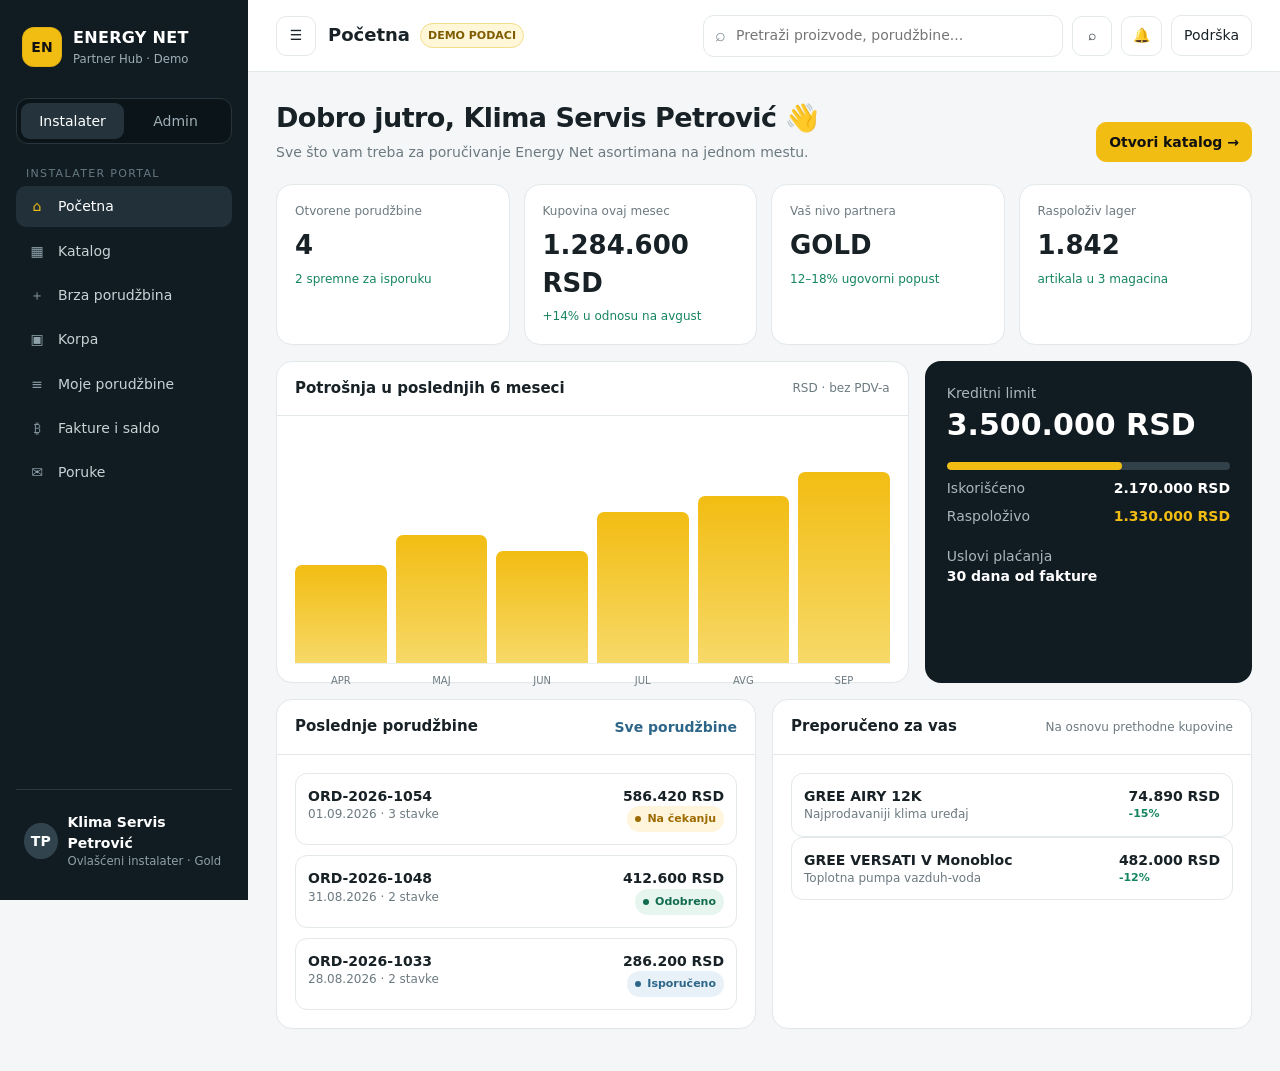
==== commit a34da8f8: "Sync David's mobile improvements into live demo" ====
--- a/index.html
+++ b/index.html
@@ -1,2 +1,193 @@
-<!DOCTYPE html><html lang="sr-Latn"><head><meta charSet="utf-8"/><meta name="viewport" content="width=device-width, initial-scale=1"/><link rel="preload" as="image" href="./energy-net-logo.png"/><link rel="stylesheet" href="./assets/index-a8GjJJoP.css" data-rsc-css-href="./assets/index-a8GjJJoP.css" data-precedence="vite-rsc/importer-resources"/><link rel="modulepreload" href="./assets/layout-segment-context-IbQG5fSp.js" crossorigin=""/><link rel="modulepreload" href="./assets/rolldown-runtime-S-ySWqyJ.js" crossorigin=""/><link rel="modulepreload" href="./assets/index-CyQ9fwkS.js" crossorigin=""/><link rel="modulepreload" href="./assets/framework-CXnKph_e.js" crossorigin=""/><link rel="modulepreload" href="./assets/page-JAJGXQfm.js" crossorigin=""/><title>Energy Net Installer Hub — B2B demo</title><meta name="description" content="Interaktivni koncept Energy Net portala za instalatere: mobilno poručivanje, lične cene, dostupnost, tehnička dokumentacija i Navigator ERP/WMS tok."/><meta name="keywords" content="Energy Net,B2B portal,portal za instalatere,B2Bware"/><meta property="og:title" content="Energy Net Installer Hub — B2B demo"/><meta property="og:description" content="Mobilno poručivanje, ugovorene cene, tehnička dokumentacija i Navigator ERP/WMS tok za Energy Net instalatere."/><meta property="og:url" content="https://markotodorovic314-cmd.github.io/energy-net-demo/"/><meta property="og:site_name" content="Energy Net Installer Hub"/><meta property="og:type" content="website"/><meta property="og:locale" content="sr_RS"/><meta property="og:image" content="https://markotodorovic314-cmd.github.io/energy-net-demo/og.png"/><meta property="og:image:width" content="1200"/><meta property="og:image:height" content="628"/><meta property="og:image:alt" content="Energy Net Installer Hub — mobilno poručivanje i Navigator ERP sinhronizacija"/><meta name="twitter:card" content="summary_large_image"/><meta name="twitter:title" content="Energy Net Installer Hub — B2B demo"/><meta name="twitter:description" content="Mobilno poručivanje, lične cene, dokumentacija i Navigator ERP/WMS tok."/><meta name="twitter:image" content="https://markotodorovic314-cmd.github.io/energy-net-demo/og.png"/><link rel="shortcut icon" href="https://markotodorovic314-cmd.github.io/energy-net-demo/favicon.png"/><link rel="icon" href="https://markotodorovic314-cmd.github.io/energy-net-demo/favicon.png"/><link rel="canonical" href="https://markotodorovic314-cmd.github.io/energy-net-demo/"/><script>self.__VINEXT_RSC_PARAMS__={}</script><script>self.__VINEXT_RSC_NAV__={"pathname":"/","searchParams":[]}</script><link rel="modulepreload" href="./assets/index-CyQ9fwkS.js" />
-</head><body class="antialiased"><div class="min-h-screen bg-[#f4f6f8] text-slate-950"><div class="grid min-h-screen lg:grid-cols-[280px_minmax(0,1fr)]"><aside class="sticky top-0 hidden h-screen border-r border-slate-300 bg-white lg:block"><div class="flex h-full flex-col"><div class="border-b border-slate-300 px-6 py-6"><img src="./energy-net-logo.png" alt="Energy Net" class="w-[190px]"/><div class="mt-4 flex items-center gap-2"><span data-slot="badge" data-variant="default" class="inline-flex w-fit shrink-0 items-center justify-center gap-1 overflow-hidden rounded-full border px-2 py-0.5 whitespace-nowrap transition-[color,box-shadow] focus-visible:border-ring focus-visible:ring-[3px] focus-visible:ring-ring/50 aria-invalid:border-destructive aria-invalid:ring-destructive/20 dark:aria-invalid:ring-destructive/40 [&amp;&gt;svg]:pointer-events-none [&amp;&gt;svg]:size-3 [a&amp;]:hover:bg-primary/90 border-red-200 bg-red-50 text-xs font-black uppercase tracking-wider text-red-700">Installer Hub</span><span class="text-xs font-bold text-slate-500">B2B demo</span></div></div><nav class="flex-1 space-y-1.5 overflow-y-auto px-3 py-5"><p class="mb-3 px-3 text-xs font-black uppercase tracking-[0.16em] text-slate-500">Administracija</p><button class="flex w-full items-center gap-3 rounded-xl px-3.5 py-3 text-left text-sm font-extrabold transition bg-slate-950 text-white shadow-md"><svg xmlns="http://www.w3.org/2000/svg" width="24" height="24" viewBox="0 0 24 24" fill="none" stroke="currentColor" stroke-width="2" stroke-linecap="round" stroke-linejoin="round" class="lucide lucide-layout-dashboard size-[19px] text-red-400" aria-hidden="true"><rect width="7" height="9" x="3" y="3" rx="1"></rect><rect width="7" height="5" x="14" y="3" rx="1"></rect><rect width="7" height="9" x="14" y="12" rx="1"></rect><rect width="7" height="5" x="3" y="16" rx="1"></rect></svg>Kontrolna tabla</button><button class="flex w-full items-center gap-3 rounded-xl px-3.5 py-3 text-left text-sm font-extrabold transition text-slate-700 hover:bg-slate-100"><svg xmlns="http://www.w3.org/2000/svg" width="24" height="24" viewBox="0 0 24 24" fill="none" stroke="currentColor" stroke-width="2" stroke-linecap="round" stroke-linejoin="round" class="lucide lucide-clipboard-list size-[19px] text-slate-500" aria-hidden="true"><rect width="8" height="4" x="8" y="2" rx="1" ry="1"></rect><path d="M16 4h2a2 2 0 0 1 2 2v14a2 2 0 0 1-2 2H6a2 2 0 0 1-2-2V6a2 2 0 0 1 2-2h2"></path><path d="M12 11h4"></path><path d="M12 16h4"></path><path d="M8 11h.01"></path><path d="M8 16h.01"></path></svg>Porudžbine<span class="ml-auto rounded-full bg-red-600 px-2.5 py-0.5 text-xs text-white">1</span></button><button class="flex w-full items-center gap-3 rounded-xl px-3.5 py-3 text-left text-sm font-extrabold transition text-slate-700 hover:bg-slate-100"><svg xmlns="http://www.w3.org/2000/svg" width="24" height="24" viewBox="0 0 24 24" fill="none" stroke="currentColor" stroke-width="2" stroke-linecap="round" stroke-linejoin="round" class="lucide lucide-users-round size-[19px] text-slate-500" aria-hidden="true"><path d="M18 21a8 8 0 0 0-16 0"></path><circle cx="10" cy="8" r="5"></circle><path d="M22 20c0-3.37-2-6.5-4-8a5 5 0 0 0-.45-8.3"></path></svg>Instalateri i partneri</button><button class="flex w-full items-center gap-3 rounded-xl px-3.5 py-3 text-left text-sm font-extrabold transition text-slate-700 hover:bg-slate-100"><svg xmlns="http://www.w3.org/2000/svg" width="24" height="24" viewBox="0 0 24 24" fill="none" stroke="currentColor" stroke-width="2" stroke-linecap="round" stroke-linejoin="round" class="lucide lucide-boxes size-[19px] text-slate-500" aria-hidden="true"><path d="M2.97 12.92A2 2 0 0 0 2 14.63v3.24a2 2 0 0 0 .97 1.71l3 1.8a2 2 0 0 0 2.06 0L12 19v-5.5l-5-3-4.03 2.42Z"></path><path d="m7 16.5-4.74-2.85"></path><path d="m7 16.5 5-3"></path><path d="M7 16.5v5.17"></path><path d="M12 13.5V19l3.97 2.38a2 2 0 0 0 2.06 0l3-1.8a2 2 0 0 0 .97-1.71v-3.24a2 2 0 0 0-.97-1.71L17 10.5l-5 3Z"></path><path d="m17 16.5-5-3"></path><path d="m17 16.5 4.74-2.85"></path><path d="M17 16.5v5.17"></path><path d="M7.97 4.42A2 2 0 0 0 7 6.13v4.37l5 3 5-3V6.13a2 2 0 0 0-.97-1.71l-3-1.8a2 2 0 0 0-2.06 0l-3 1.8Z"></path><path d="M12 8 7.26 5.15"></path><path d="m12 8 4.74-2.85"></path><path d="M12 13.5V8"></path></svg>Proizvodi i zalihe</button><button class="flex w-full items-center gap-3 rounded-xl px-3.5 py-3 text-left text-sm font-extrabold transition text-slate-700 hover:bg-slate-100"><svg xmlns="http://www.w3.org/2000/svg" width="24" height="24" viewBox="0 0 24 24" fill="none" stroke="currentColor" stroke-width="2" stroke-linecap="round" stroke-linejoin="round" class="lucide lucide-message-square size-[19px] text-slate-500" aria-hidden="true"><path d="M22 17a2 2 0 0 1-2 2H6.828a2 2 0 0 0-1.414.586l-2.202 2.202A.71.71 0 0 1 2 21.286V5a2 2 0 0 1 2-2h16a2 2 0 0 1 2 2z"></path></svg>Poruke<span class="ml-auto rounded-full bg-red-100 px-2.5 py-0.5 text-xs text-red-700">3</span></button><button class="flex w-full items-center gap-3 rounded-xl px-3.5 py-3 text-left text-sm font-extrabold transition text-slate-700 hover:bg-slate-100"><svg xmlns="http://www.w3.org/2000/svg" width="24" height="24" viewBox="0 0 24 24" fill="none" stroke="currentColor" stroke-width="2" stroke-linecap="round" stroke-linejoin="round" class="lucide lucide-settings size-[19px] text-slate-500" aria-hidden="true"><path d="M9.671 4.136a2.34 2.34 0 0 1 4.659 0 2.34 2.34 0 0 0 3.319 1.915 2.34 2.34 0 0 1 2.33 4.033 2.34 2.34 0 0 0 0 3.831 2.34 2.34 0 0 1-2.33 4.033 2.34 2.34 0 0 0-3.319 1.915 2.34 2.34 0 0 1-4.659 0 2.34 2.34 0 0 0-3.32-1.915 2.34 2.34 0 0 1-2.33-4.033 2.34 2.34 0 0 0 0-3.831A2.34 2.34 0 0 1 6.35 6.051a2.34 2.34 0 0 0 3.319-1.915"></path><circle cx="12" cy="12" r="3"></circle></svg>Podešavanja</button></nav><div class="space-y-3 border-t border-slate-300 p-4"><div class="rounded-2xl bg-slate-950 p-4 text-white"><div class="flex items-center gap-3"><span class="grid size-10 place-items-center rounded-xl bg-red-600 text-sm font-black">EN</span><div><p class="text-sm font-extrabold">Energy Net tim</p><p class="mt-0.5 text-xs text-slate-300">Administrator</p></div></div><button class="mt-4 flex w-full items-center justify-between rounded-xl border border-white/20 bg-white/10 px-3 py-2.5 text-xs font-extrabold">Otvori portal instalatera<svg xmlns="http://www.w3.org/2000/svg" width="24" height="24" viewBox="0 0 24 24" fill="none" stroke="currentColor" stroke-width="2" stroke-linecap="round" stroke-linejoin="round" class="lucide lucide-arrow-right size-4" aria-hidden="true"><path d="M5 12h14"></path><path d="m12 5 7 7-7 7"></path></svg></button></div><p class="flex items-center gap-2 px-1 text-xs font-semibold text-slate-500"><svg xmlns="http://www.w3.org/2000/svg" width="24" height="24" viewBox="0 0 24 24" fill="none" stroke="currentColor" stroke-width="2" stroke-linecap="round" stroke-linejoin="round" class="lucide lucide-life-buoy size-4" aria-hidden="true"><circle cx="12" cy="12" r="10"></circle><path d="m4.93 4.93 4.24 4.24"></path><path d="m14.83 9.17 4.24-4.24"></path><path d="m14.83 14.83 4.24 4.24"></path><path d="m9.17 14.83-4.24 4.24"></path><circle cx="12" cy="12" r="4"></circle></svg> Demo podrška · Energy Net</p></div></div></aside><div class="min-w-0"><header class="sticky top-0 z-40 border-b border-slate-300 bg-white/95"><div class="flex h-[76px] items-center gap-3 px-4 sm:px-6 xl:px-8"><button data-slot="button" data-variant="outline" data-size="icon" class="inline-flex shrink-0 items-center justify-center gap-2 text-sm font-medium whitespace-nowrap transition-all outline-none focus-visible:border-ring focus-visible:ring-[3px] focus-visible:ring-ring/50 disabled:pointer-events-none disabled:opacity-50 aria-invalid:border-destructive aria-invalid:ring-destructive/20 dark:aria-invalid:ring-destructive/40 [&amp;_svg]:pointer-events-none [&amp;_svg]:shrink-0 [&amp;_svg:not([class*=&#x27;size-&#x27;])]:size-4 border bg-background shadow-xs hover:bg-accent hover:text-accent-foreground dark:border-input dark:bg-input/30 dark:hover:bg-input/50 size-9 rounded-xl border-slate-300 lg:hidden"><svg xmlns="http://www.w3.org/2000/svg" width="24" height="24" viewBox="0 0 24 24" fill="none" stroke="currentColor" stroke-width="2" stroke-linecap="round" stroke-linejoin="round" class="lucide lucide-menu" aria-hidden="true"><path d="M4 5h16"></path><path d="M4 12h16"></path><path d="M4 19h16"></path></svg></button><img src="./energy-net-logo.png" alt="Energy Net" class="w-[145px] lg:hidden"/><div class="relative ml-auto hidden w-full max-w-lg md:block lg:ml-0"><svg xmlns="http://www.w3.org/2000/svg" width="24" height="24" viewBox="0 0 24 24" fill="none" stroke="currentColor" stroke-width="2" stroke-linecap="round" stroke-linejoin="round" class="lucide lucide-search absolute left-3.5 top-1/2 size-4 -translate-y-1/2 text-slate-500" aria-hidden="true"><path d="m21 21-4.34-4.34"></path><circle cx="11" cy="11" r="8"></circle></svg><input data-slot="input" class="w-full min-w-0 border px-3 py-1 text-base shadow-xs transition-[color,box-shadow] outline-none selection:bg-primary selection:text-primary-foreground file:inline-flex file:h-7 file:border-0 file:bg-transparent file:text-sm file:font-medium file:text-foreground placeholder:text-muted-foreground disabled:pointer-events-none disabled:cursor-not-allowed disabled:opacity-50 md:text-sm dark:bg-input/30 focus-visible:border-ring focus-visible:ring-[3px] focus-visible:ring-ring/50 aria-invalid:border-destructive aria-invalid:ring-destructive/20 dark:aria-invalid:ring-destructive/40 h-11 rounded-xl border-slate-300 bg-slate-50 pl-10" placeholder="Pretraži porudžbine, kupce, proizvode..." value=""/></div><div class="ml-auto flex items-center gap-2"><div class="hidden items-center rounded-xl border border-slate-300 bg-slate-100 p-1 sm:flex"><button class="rounded-lg px-3.5 py-2 text-xs font-black bg-white shadow-sm">ADMIN</button><button class="rounded-lg px-3.5 py-2 text-xs font-black text-slate-600">INSTALATER</button></div><button data-slot="button" data-variant="outline" data-size="icon" class="inline-flex shrink-0 items-center justify-center gap-2 text-sm font-medium whitespace-nowrap transition-all outline-none focus-visible:border-ring focus-visible:ring-[3px] focus-visible:ring-ring/50 disabled:pointer-events-none disabled:opacity-50 aria-invalid:border-destructive aria-invalid:ring-destructive/20 dark:aria-invalid:ring-destructive/40 [&amp;_svg]:pointer-events-none [&amp;_svg]:shrink-0 [&amp;_svg:not([class*=&#x27;size-&#x27;])]:size-4 border bg-background shadow-xs hover:bg-accent hover:text-accent-foreground dark:border-input dark:bg-input/30 dark:hover:bg-input/50 size-9 relative rounded-xl border-slate-300"><svg xmlns="http://www.w3.org/2000/svg" width="24" height="24" viewBox="0 0 24 24" fill="none" stroke="currentColor" stroke-width="2" stroke-linecap="round" stroke-linejoin="round" class="lucide lucide-bell" aria-hidden="true"><path d="M10.268 21a2 2 0 0 0 3.464 0"></path><path d="M3.262 15.326A1 1 0 0 0 4 17h16a1 1 0 0 0 .74-1.673C19.41 13.956 18 12.499 18 8A6 6 0 0 0 6 8c0 4.499-1.411 5.956-2.738 7.326"></path></svg><span class="absolute right-2 top-2 size-2 rounded-full border-2 border-white bg-red-600"></span></button></div></div></header><main class="px-4 py-7 sm:px-6 xl:px-8 xl:py-9"><div class="mx-auto max-w-[1500px]"><div class="mb-7 flex flex-col gap-4 lg:flex-row lg:items-end lg:justify-between"><div><div class="mb-2 flex items-center gap-2"><span class="h-0.5 w-7 bg-red-600"></span><p class="text-xs font-black uppercase tracking-[0.16em] text-red-700">Energy Net administracija</p></div><h1 class="text-3xl font-black tracking-tight sm:text-[34px]">Dobro jutro, Aleksandre</h1><p class="mt-2 max-w-3xl text-[15px] leading-6 text-slate-600">Operativni pregled instalatera, porudžbina, uslovnog odobravanja i Navigator ERP/WMS razmene.</p></div><span class="inline-flex items-center gap-2 rounded-full border border-amber-300 bg-amber-50 px-3 py-1.5 text-xs font-extrabold text-amber-900"><svg xmlns="http://www.w3.org/2000/svg" width="24" height="24" viewBox="0 0 24 24" fill="none" stroke="currentColor" stroke-width="2" stroke-linecap="round" stroke-linejoin="round" class="lucide lucide-circle-alert size-4" aria-hidden="true"><circle cx="12" cy="12" r="10"></circle><line x1="12" x2="12" y1="8" y2="12"></line><line x1="12" x2="12.01" y1="16" y2="16"></line></svg> Demo podaci · koncept rešenja</span></div><section class="panel mb-5 overflow-hidden"><div class="flex flex-col gap-3 border-b border-slate-300 bg-slate-950 px-5 py-4 text-white sm:flex-row sm:items-center sm:justify-between"><div><p class="text-xs font-black uppercase tracking-[0.16em] text-red-400">Predloženi tok demonstracije</p><p class="mt-1 text-sm text-slate-300">Svaki korak je klikabilan i vodi do odgovarajućeg prikaza.</p></div><span data-slot="badge" data-variant="default" class="inline-flex shrink-0 items-center justify-center gap-1 overflow-hidden rounded-full border px-2 py-0.5 text-xs font-medium whitespace-nowrap transition-[color,box-shadow] focus-visible:border-ring focus-visible:ring-[3px] focus-visible:ring-ring/50 aria-invalid:border-destructive aria-invalid:ring-destructive/20 dark:aria-invalid:ring-destructive/40 [&amp;&gt;svg]:pointer-events-none [&amp;&gt;svg]:size-3 [a&amp;]:hover:bg-primary/90 w-fit border-white/15 bg-white/10 text-white">7–10 minuta</span></div><div class="grid divide-y divide-slate-200 lg:grid-cols-5 lg:divide-x lg:divide-y-0"><button class="group flex min-h-24 items-start gap-3 bg-white p-4 text-left transition hover:bg-red-50"><span class="grid size-8 shrink-0 place-items-center rounded-lg bg-slate-100 text-xs font-black text-slate-600 group-hover:bg-red-600 group-hover:text-white">01</span><span><span class="block text-sm font-black text-slate-950">Instalater na telefonu</span><span class="mt-1 block text-xs leading-5 text-slate-600">Gornji INSTALATER prekidač</span></span></button><button class="group flex min-h-24 items-start gap-3 bg-white p-4 text-left transition hover:bg-red-50"><span class="grid size-8 shrink-0 place-items-center rounded-lg bg-slate-100 text-xs font-black text-slate-600 group-hover:bg-red-600 group-hover:text-white">02</span><span><span class="block text-sm font-black text-slate-950">Katalog i uslovi</span><span class="mt-1 block text-xs leading-5 text-slate-600">Lična cena · dostupno/nije</span></span></button><button class="group flex min-h-24 items-start gap-3 bg-white p-4 text-left transition hover:bg-red-50"><span class="grid size-8 shrink-0 place-items-center rounded-lg bg-slate-100 text-xs font-black text-slate-600 group-hover:bg-red-600 group-hover:text-white">03</span><span><span class="block text-sm font-black text-slate-950">Fajl ili fotografija</span><span class="mt-1 block text-xs leading-5 text-slate-600">PDF · Excel · XML · slika</span></span></button><button class="group flex min-h-24 items-start gap-3 bg-white p-4 text-left transition hover:bg-red-50"><span class="grid size-8 shrink-0 place-items-center rounded-lg bg-slate-100 text-xs font-black text-slate-600 group-hover:bg-red-600 group-hover:text-white">04</span><span><span class="block text-sm font-black text-slate-950">Uslovno odobrenje</span><span class="mt-1 block text-xs leading-5 text-slate-600">Iznos · količina · kredit</span></span></button><button class="group flex min-h-24 items-start gap-3 bg-white p-4 text-left transition hover:bg-red-50"><span class="grid size-8 shrink-0 place-items-center rounded-lg bg-slate-100 text-xs font-black text-slate-600 group-hover:bg-red-600 group-hover:text-white">05</span><span><span class="block text-sm font-black text-slate-950">Navigator ERP tok</span><span class="mt-1 block text-xs leading-5 text-slate-600">ERP · magacin · status · račun</span></span></button></div></section><section class="panel mb-5 overflow-hidden"><div class="flex items-center justify-between gap-4 border-b border-slate-300 p-5"><div><h2 class="text-lg font-black">Dogovoreni fokus sa sastanka</h2><p class="text-sm text-slate-600">Demo je prilagođen stvarnom Energy Net procesu, ne generičkom B2B scenariju.</p></div><span data-slot="badge" data-variant="default" class="inline-flex w-fit items-center justify-center gap-1 overflow-hidden rounded-full border border-transparent px-2 py-0.5 text-xs font-medium whitespace-nowrap transition-[color,box-shadow] focus-visible:border-ring focus-visible:ring-[3px] focus-visible:ring-ring/50 aria-invalid:border-destructive aria-invalid:ring-destructive/20 dark:aria-invalid:ring-destructive/40 [&amp;&gt;svg]:pointer-events-none [&amp;&gt;svg]:size-3 [a&amp;]:hover:bg-primary/90 shrink-0 bg-red-50 text-red-700">31. avg · demo</span></div><div class="grid divide-y divide-slate-200 md:grid-cols-2 md:divide-x xl:grid-cols-4 xl:divide-y-0"><div class="p-5"><div class="flex items-center gap-3"><span class="grid size-10 place-items-center rounded-xl bg-slate-100 text-red-700"><svg xmlns="http://www.w3.org/2000/svg" width="24" height="24" viewBox="0 0 24 24" fill="none" stroke="currentColor" stroke-width="2" stroke-linecap="round" stroke-linejoin="round" class="lucide lucide-smartphone size-5" aria-hidden="true"><rect width="14" height="20" x="5" y="2" rx="2" ry="2"></rect><path d="M12 18h.01"></path></svg></span><p class="text-xs font-black uppercase tracking-wide text-slate-500">Prva faza</p></div><p class="mt-4 font-black">700–1.000 aktivnih instalatera</p><p class="mt-1 text-sm leading-5 text-slate-600">Mobilni portal za klimu i grejanje</p></div><div class="p-5"><div class="flex items-center gap-3"><span class="grid size-10 place-items-center rounded-xl bg-slate-100 text-red-700"><svg xmlns="http://www.w3.org/2000/svg" width="24" height="24" viewBox="0 0 24 24" fill="none" stroke="currentColor" stroke-width="2" stroke-linecap="round" stroke-linejoin="round" class="lucide lucide-receipt-text size-5" aria-hidden="true"><path d="M13 16H8"></path><path d="M14 8H8"></path><path d="M16 12H8"></path><path d="M4 3a1 1 0 0 1 1-1 1.3 1.3 0 0 1 .7.2l.933.6a1.3 1.3 0 0 0 1.4 0l.934-.6a1.3 1.3 0 0 1 1.4 0l.933.6a1.3 1.3 0 0 0 1.4 0l.933-.6a1.3 1.3 0 0 1 1.4 0l.934.6a1.3 1.3 0 0 0 1.4 0l.933-.6A1.3 1.3 0 0 1 19 2a1 1 0 0 1 1 1v18a1 1 0 0 1-1 1 1.3 1.3 0 0 1-.7-.2l-.933-.6a1.3 1.3 0 0 0-1.4 0l-.934.6a1.3 1.3 0 0 1-1.4 0l-.933-.6a1.3 1.3 0 0 0-1.4 0l-.933.6a1.3 1.3 0 0 1-1.4 0l-.934-.6a1.3 1.3 0 0 0-1.4 0l-.933.6a1.3 1.3 0 0 1-.7.2 1 1 0 0 1-1-1z"></path></svg></span><p class="text-xs font-black uppercase tracking-wide text-slate-500">Obim</p></div><p class="mt-4 font-black">2.000+ porudžbina mesečno</p><p class="mt-1 text-sm leading-5 text-slate-600">Procena u razgovoru ide do 3.500–4.500</p></div><div class="p-5"><div class="flex items-center gap-3"><span class="grid size-10 place-items-center rounded-xl bg-slate-100 text-red-700"><svg xmlns="http://www.w3.org/2000/svg" width="24" height="24" viewBox="0 0 24 24" fill="none" stroke="currentColor" stroke-width="2" stroke-linecap="round" stroke-linejoin="round" class="lucide lucide-package size-5" aria-hidden="true"><path d="M11 21.73a2 2 0 0 0 2 0l7-4A2 2 0 0 0 21 16V8a2 2 0 0 0-1-1.73l-7-4a2 2 0 0 0-2 0l-7 4A2 2 0 0 0 3 8v8a2 2 0 0 0 1 1.73z"></path><path d="M12 22V12"></path><polyline points="3.29 7 12 12 20.71 7"></polyline><path d="m7.5 4.27 9 5.15"></path></svg></span><p class="text-xs font-black uppercase tracking-wide text-slate-500">Relevantan asortiman</p></div><p class="mt-4 font-black">1.000–1.500 artikala</p><p class="mt-1 text-sm leading-5 text-slate-600">Vidljivost po tipu i nivou instalatera</p></div><div class="p-5"><div class="flex items-center gap-3"><span class="grid size-10 place-items-center rounded-xl bg-slate-100 text-red-700"><svg xmlns="http://www.w3.org/2000/svg" width="24" height="24" viewBox="0 0 24 24" fill="none" stroke="currentColor" stroke-width="2" stroke-linecap="round" stroke-linejoin="round" class="lucide lucide-life-buoy size-5" aria-hidden="true"><circle cx="12" cy="12" r="10"></circle><path d="m4.93 4.93 4.24 4.24"></path><path d="m14.83 9.17 4.24-4.24"></path><path d="m14.83 14.83 4.24 4.24"></path><path d="m9.17 14.83-4.24 4.24"></path><circle cx="12" cy="12" r="4"></circle></svg></span><p class="text-xs font-black uppercase tracking-wide text-slate-500">Druga faza</p></div><p class="mt-4 font-black">Serviseri i radni nalozi</p><p class="mt-1 text-sm leading-5 text-slate-600">Garancija, dijagnostika i rezervni delovi</p></div></div></section><section class="grid gap-4 sm:grid-cols-2 xl:grid-cols-4"><article class="panel p-5"><div class="flex items-start justify-between gap-4"><div><p class="text-sm font-bold text-slate-600">B2B promet ovog meseca</p><p class="mt-2 text-2xl font-black">18,7 mil. RSD</p></div><span class="grid size-11 place-items-center rounded-2xl bg-red-100 text-red-700"><svg xmlns="http://www.w3.org/2000/svg" width="24" height="24" viewBox="0 0 24 24" fill="none" stroke="currentColor" stroke-width="2" stroke-linecap="round" stroke-linejoin="round" class="lucide lucide-circle-dollar-sign size-5" aria-hidden="true"><circle cx="12" cy="12" r="10"></circle><path d="M16 8h-6a2 2 0 1 0 0 4h4a2 2 0 1 1 0 4H8"></path><path d="M12 18V6"></path></svg></span></div><p class="mt-3 text-sm leading-5 text-slate-600">+14,2% u odnosu na jul · demo</p></article><article class="panel p-5"><div class="flex items-start justify-between gap-4"><div><p class="text-sm font-bold text-slate-600">Porudžbine instalatera</p><p class="mt-2 text-2xl font-black">2.000+</p></div><span class="grid size-11 place-items-center rounded-2xl bg-blue-100 text-blue-700"><svg xmlns="http://www.w3.org/2000/svg" width="24" height="24" viewBox="0 0 24 24" fill="none" stroke="currentColor" stroke-width="2" stroke-linecap="round" stroke-linejoin="round" class="lucide lucide-receipt-text size-5" aria-hidden="true"><path d="M13 16H8"></path><path d="M14 8H8"></path><path d="M16 12H8"></path><path d="M4 3a1 1 0 0 1 1-1 1.3 1.3 0 0 1 .7.2l.933.6a1.3 1.3 0 0 0 1.4 0l.934-.6a1.3 1.3 0 0 1 1.4 0l.933.6a1.3 1.3 0 0 0 1.4 0l.933-.6a1.3 1.3 0 0 1 1.4 0l.934.6a1.3 1.3 0 0 0 1.4 0l.933-.6A1.3 1.3 0 0 1 19 2a1 1 0 0 1 1 1v18a1 1 0 0 1-1 1 1.3 1.3 0 0 1-.7-.2l-.933-.6a1.3 1.3 0 0 0-1.4 0l-.934.6a1.3 1.3 0 0 1-1.4 0l-.933-.6a1.3 1.3 0 0 0-1.4 0l-.933.6a1.3 1.3 0 0 1-1.4 0l-.934-.6a1.3 1.3 0 0 0-1.4 0l-.933.6a1.3 1.3 0 0 1-.7.2 1 1 0 0 1-1-1z"></path></svg></span></div><p class="mt-3 text-sm leading-5 text-slate-600">1 čekaju odobrenje</p></article><article class="panel p-5"><div class="flex items-start justify-between gap-4"><div><p class="text-sm font-bold text-slate-600">Aktivni instalateri</p><p class="mt-2 text-2xl font-black">700–1.000</p></div><span class="grid size-11 place-items-center rounded-2xl bg-emerald-100 text-emerald-700"><svg xmlns="http://www.w3.org/2000/svg" width="24" height="24" viewBox="0 0 24 24" fill="none" stroke="currentColor" stroke-width="2" stroke-linecap="round" stroke-linejoin="round" class="lucide lucide-users-round size-5" aria-hidden="true"><path d="M18 21a8 8 0 0 0-16 0"></path><circle cx="10" cy="8" r="5"></circle><path d="M22 20c0-3.37-2-6.5-4-8a5 5 0 0 0-.45-8.3"></path></svg></span></div><p class="mt-3 text-sm leading-5 text-slate-600">Sve regije · podatak sa sastanka</p></article><article class="panel p-5"><div class="flex items-start justify-between gap-4"><div><p class="text-sm font-bold text-slate-600">Mesečni cilj</p><p class="mt-2 text-2xl font-black">78%</p></div><span class="grid size-11 place-items-center rounded-2xl bg-amber-100 text-amber-800"><svg xmlns="http://www.w3.org/2000/svg" width="24" height="24" viewBox="0 0 24 24" fill="none" stroke="currentColor" stroke-width="2" stroke-linecap="round" stroke-linejoin="round" class="lucide lucide-target size-5" aria-hidden="true"><circle cx="12" cy="12" r="10"></circle><circle cx="12" cy="12" r="6"></circle><circle cx="12" cy="12" r="2"></circle></svg></span></div><p class="mt-3 text-sm leading-5 text-slate-600">3,4 mil. RSD do cilja</p></article></section><section class="mt-5 grid gap-5 xl:grid-cols-[1.35fr_.85fr]"><div class="panel p-6"><div class="flex justify-between"><div><h2 class="text-lg font-black">Promet i cilj prodaje</h2><p class="text-sm text-slate-600">Poslednjih šest meseci · ilustrativno</p></div><span data-slot="badge" data-variant="default" class="inline-flex w-fit shrink-0 items-center justify-center gap-1 overflow-hidden rounded-full border border-transparent px-2 py-0.5 text-xs font-medium whitespace-nowrap transition-[color,box-shadow] focus-visible:border-ring focus-visible:ring-[3px] focus-visible:ring-ring/50 aria-invalid:border-destructive aria-invalid:ring-destructive/20 dark:aria-invalid:ring-destructive/40 [&amp;&gt;svg]:pointer-events-none [&amp;&gt;svg]:size-3 [a&amp;]:hover:bg-primary/90 bg-emerald-50 text-emerald-800"><svg xmlns="http://www.w3.org/2000/svg" width="24" height="24" viewBox="0 0 24 24" fill="none" stroke="currentColor" stroke-width="2" stroke-linecap="round" stroke-linejoin="round" class="lucide lucide-activity" aria-hidden="true"><path d="M22 12h-2.48a2 2 0 0 0-1.93 1.46l-2.35 8.36a.25.25 0 0 1-.48 0L9.24 2.18a.25.25 0 0 0-.48 0l-2.35 8.36A2 2 0 0 1 4.49 12H2"></path></svg>+14,2%</span></div><div class="mt-7 grid h-56 grid-cols-6 items-end gap-3 border-b border-slate-300"><div class="flex h-full flex-col justify-end gap-2"><div class="relative flex-1"><div class="absolute bottom-0 w-full rounded-t-xl bg-slate-300" style="height:42%"></div></div><p class="pb-3 text-center text-xs font-bold">Mar</p></div><div class="flex h-full flex-col justify-end gap-2"><div class="relative flex-1"><div class="absolute bottom-0 w-full rounded-t-xl bg-slate-300" style="height:58%"></div></div><p class="pb-3 text-center text-xs font-bold">Apr</p></div><div class="flex h-full flex-col justify-end gap-2"><div class="relative flex-1"><div class="absolute bottom-0 w-full rounded-t-xl bg-slate-300" style="height:49%"></div></div><p class="pb-3 text-center text-xs font-bold">Maj</p></div><div class="flex h-full flex-col justify-end gap-2"><div class="relative flex-1"><div class="absolute bottom-0 w-full rounded-t-xl bg-slate-300" style="height:68%"></div></div><p class="pb-3 text-center text-xs font-bold">Jun</p></div><div class="flex h-full flex-col justify-end gap-2"><div class="relative flex-1"><div class="absolute bottom-0 w-full rounded-t-xl bg-slate-300" style="height:72%"></div></div><p class="pb-3 text-center text-xs font-bold">Jul</p></div><div class="flex h-full flex-col justify-end gap-2"><div class="relative flex-1"><div class="absolute bottom-0 w-full rounded-t-xl bg-red-600" style="height:88%"></div></div><p class="pb-3 text-center text-xs font-bold">Avg</p></div></div><div class="mt-5 grid gap-3 sm:grid-cols-3"><div class="rounded-2xl bg-slate-50 p-4"><p class="text-sm text-slate-600">Prosečna porudžbina</p><p class="mt-1 text-xl font-black">224.000 RSD</p></div><div class="rounded-2xl bg-slate-50 p-4"><p class="text-sm text-slate-600">Portal učešće</p><p class="mt-1 text-xl font-black">72%</p></div><div class="rounded-2xl bg-slate-50 p-4"><p class="text-sm text-slate-600">Novi instalateri</p><p class="mt-1 text-xl font-black">+18</p></div></div></div><div class="panel p-6"><div class="flex justify-between"><div><h2 class="text-lg font-black">Navigator ERP / WMS</h2><p class="text-sm text-slate-600">Koncept · validacija potrebna</p></div><svg xmlns="http://www.w3.org/2000/svg" width="24" height="24" viewBox="0 0 24 24" fill="none" stroke="currentColor" stroke-width="2" stroke-linecap="round" stroke-linejoin="round" class="lucide lucide-database size-6 text-emerald-700" aria-hidden="true"><ellipse cx="12" cy="5" rx="9" ry="3"></ellipse><path d="M3 5V19A9 3 0 0 0 21 19V5"></path><path d="M3 12A9 3 0 0 0 21 12"></path></svg></div><div class="mt-5 rounded-2xl border border-emerald-300 bg-emerald-50 p-4 text-sm font-black text-emerald-900"><svg xmlns="http://www.w3.org/2000/svg" width="24" height="24" viewBox="0 0 24 24" fill="none" stroke="currentColor" stroke-width="2" stroke-linecap="round" stroke-linejoin="round" class="lucide lucide-circle-check mr-2 inline size-5" aria-hidden="true"><circle cx="12" cy="12" r="10"></circle><path d="m9 12 2 2 4-4"></path></svg>Demo razmena uspešna</div><div class="mt-4 space-y-3"><div class="flex items-center justify-between rounded-xl border border-slate-300 p-3"><div><p class="text-sm font-extrabold">Proizvodi i cene</p><p class="text-xs text-slate-600">1.000–1.500 relevantnih</p></div><span class="size-2.5 rounded-full bg-emerald-500"></span></div><div class="flex items-center justify-between rounded-xl border border-slate-300 p-3"><div><p class="text-sm font-extrabold">Zalihe po magacinu</p><p class="text-xs text-slate-600">3 lokacije</p></div><span class="size-2.5 rounded-full bg-emerald-500"></span></div><div class="flex items-center justify-between rounded-xl border border-slate-300 p-3"><div><p class="text-sm font-extrabold">Instalateri i cenovnici</p><p class="text-xs text-slate-600">700–1.000 aktivnih</p></div><span class="size-2.5 rounded-full bg-emerald-500"></span></div><div class="flex items-center justify-between rounded-xl border border-slate-300 p-3"><div><p class="text-sm font-extrabold">Porudžbine</p><p class="text-xs text-slate-600">2.000+ mesečno</p></div><span class="size-2.5 rounded-full bg-emerald-500"></span></div></div><button data-slot="button" data-variant="outline" data-size="default" class="inline-flex shrink-0 items-center justify-center gap-2 text-sm font-medium whitespace-nowrap transition-all outline-none focus-visible:border-ring focus-visible:ring-[3px] focus-visible:ring-ring/50 disabled:pointer-events-none disabled:opacity-50 aria-invalid:border-destructive aria-invalid:ring-destructive/20 dark:aria-invalid:ring-destructive/40 [&amp;_svg]:pointer-events-none [&amp;_svg]:shrink-0 [&amp;_svg:not([class*=&#x27;size-&#x27;])]:size-4 border bg-background shadow-xs hover:bg-accent hover:text-accent-foreground dark:border-input dark:bg-input/30 dark:hover:bg-input/50 h-9 px-4 py-2 has-[&gt;svg]:px-3 mt-4 w-full rounded-xl border-slate-300"><svg xmlns="http://www.w3.org/2000/svg" width="24" height="24" viewBox="0 0 24 24" fill="none" stroke="currentColor" stroke-width="2" stroke-linecap="round" stroke-linejoin="round" class="lucide lucide-refresh-ccw" aria-hidden="true"><path d="M21 12a9 9 0 0 0-9-9 9.75 9.75 0 0 0-6.74 2.74L3 8"></path><path d="M3 3v5h5"></path><path d="M3 12a9 9 0 0 0 9 9 9.75 9.75 0 0 0 6.74-2.74L21 16"></path><path d="M16 16h5v5"></path></svg>Pokreni demo sync</button></div></section><section class="mt-5 grid gap-5 xl:grid-cols-[0.92fr_1.08fr]"><section class="panel p-6"><div class="flex items-start justify-between gap-4"><div><h2 class="text-lg font-black">Promet po kategorijama</h2><p class="text-sm text-slate-600">Poslednjih 30 dana · demo bez PDV-a</p></div><span data-slot="badge" data-variant="default" class="inline-flex w-fit shrink-0 items-center justify-center gap-1 overflow-hidden rounded-full border border-transparent px-2 py-0.5 text-xs font-medium whitespace-nowrap transition-[color,box-shadow] focus-visible:border-ring focus-visible:ring-[3px] focus-visible:ring-ring/50 aria-invalid:border-destructive aria-invalid:ring-destructive/20 dark:aria-invalid:ring-destructive/40 [&amp;&gt;svg]:pointer-events-none [&amp;&gt;svg]:size-3 [a&amp;]:hover:bg-primary/90 bg-emerald-50 text-emerald-800">+11,8%</span></div><div class="mt-6 space-y-5"><div><div class="mb-2 flex items-center justify-between gap-4 text-sm"><span class="font-extrabold">Klimatizacija</span><span class="font-black">6,32 mil. RSD</span></div><div class="h-2.5 overflow-hidden rounded-full bg-slate-200"><div class="h-full rounded-full bg-red-600" style="width:78%"></div></div></div><div><div class="mb-2 flex items-center justify-between gap-4 text-sm"><span class="font-extrabold">Toplotne pumpe</span><span class="font-black">4,86 mil. RSD</span></div><div class="h-2.5 overflow-hidden rounded-full bg-slate-200"><div class="h-full rounded-full bg-red-600" style="width:60%"></div></div></div><div><div class="mb-2 flex items-center justify-between gap-4 text-sm"><span class="font-extrabold">Gasni kotlovi</span><span class="font-black">3,21 mil. RSD</span></div><div class="h-2.5 overflow-hidden rounded-full bg-slate-200"><div class="h-full rounded-full bg-red-600" style="width:40%"></div></div></div><div><div class="mb-2 flex items-center justify-between gap-4 text-sm"><span class="font-extrabold">Solarni sistemi</span><span class="font-black">2,14 mil. RSD</span></div><div class="h-2.5 overflow-hidden rounded-full bg-slate-200"><div class="h-full rounded-full bg-red-600" style="width:27%"></div></div></div></div></section><section class="panel overflow-hidden"><div class="flex items-center justify-between border-b border-slate-300 p-5"><div><h2 class="text-lg font-black">Najprodavaniji proizvodi</h2><p class="text-sm text-slate-600">Po vrednosti · poslednjih 30 dana</p></div><button data-slot="button" data-variant="outline" data-size="sm" class="inline-flex shrink-0 items-center justify-center text-sm font-medium whitespace-nowrap transition-all outline-none focus-visible:border-ring focus-visible:ring-[3px] focus-visible:ring-ring/50 disabled:pointer-events-none disabled:opacity-50 aria-invalid:border-destructive aria-invalid:ring-destructive/20 dark:aria-invalid:ring-destructive/40 [&amp;_svg]:pointer-events-none [&amp;_svg]:shrink-0 [&amp;_svg:not([class*=&#x27;size-&#x27;])]:size-4 border bg-background shadow-xs hover:bg-accent hover:text-accent-foreground dark:border-input dark:bg-input/30 dark:hover:bg-input/50 h-8 gap-1.5 px-3 has-[&gt;svg]:px-2.5 rounded-xl border-slate-300">Ceo katalog</button></div><div class="divide-y divide-slate-200"><div class="flex items-center gap-4 p-4"><span class="w-5 text-center text-sm font-black text-slate-400">1</span><div class="product-image-shell size-14 shrink-0 rounded-xl"><img src="./products/clivia.webp" alt="GREE Clivia AI 12K Black" class="h-full w-full object-contain" loading="lazy"/></div><div class="min-w-0 flex-1"><p class="truncate text-sm font-black">GREE Clivia AI 12K Black</p><p class="mt-1 text-xs font-semibold text-slate-600">EN-KL-41012<!-- --> · <!-- -->GREE</p></div><div class="text-right"><p class="text-sm font-black">3,84 mil. RSD</p><p class="mt-1 text-xs font-semibold text-slate-600">48 kom</p></div></div><div class="flex items-center gap-4 p-4"><span class="w-5 text-center text-sm font-black text-slate-400">2</span><div class="product-image-shell size-14 shrink-0 rounded-xl"><img src="./products/invictus.webp" alt="Bergen Invictus SHP16" class="h-full w-full object-contain" loading="lazy"/></div><div class="min-w-0 flex-1"><p class="truncate text-sm font-black">Bergen Invictus SHP16</p><p class="mt-1 text-xs font-semibold text-slate-600">EN-TP-39116<!-- --> · <!-- -->Bergen</p></div><div class="text-right"><p class="text-sm font-black">3,29 mil. RSD</p><p class="mt-1 text-xs font-semibold text-slate-600">4 kom</p></div></div><div class="flex items-center gap-4 p-4"><span class="w-5 text-center text-sm font-black text-slate-400">3</span><div class="product-image-shell size-14 shrink-0 rounded-xl"><img src="./products/sirius.webp" alt="Bergen Sirius Condense 25/31" class="h-full w-full object-contain" loading="lazy"/></div><div class="min-w-0 flex-1"><p class="truncate text-sm font-black">Bergen Sirius Condense 25/31</p><p class="mt-1 text-xs font-semibold text-slate-600">EN-GK-25310<!-- --> · <!-- -->Bergen</p></div><div class="text-right"><p class="text-sm font-black">2,44 mil. RSD</p><p class="mt-1 text-xs font-semibold text-slate-600">15 kom</p></div></div><div class="flex items-center gap-4 p-4"><span class="w-5 text-center text-sm font-black text-slate-400">4</span><div class="product-image-shell size-14 shrink-0 rounded-xl"><img src="./products/solar.webp" alt="OmnisPower Cortex NT3 450 W" class="h-full w-full object-contain" loading="lazy"/></div><div class="min-w-0 flex-1"><p class="truncate text-sm font-black">OmnisPower Cortex NT3 450 W</p><p class="mt-1 text-xs font-semibold text-slate-600">EN-SE-450NT3<!-- --> · <!-- -->OmnisPower</p></div><div class="text-right"><p class="text-sm font-black">1,63 mil. RSD</p><p class="mt-1 text-xs font-semibold text-slate-600">80 kom</p></div></div></div></section></section><section class="panel mt-5 overflow-hidden"><div class="flex items-center justify-between border-b border-slate-300 p-5"><div><h2 class="text-lg font-black">Najnovije porudžbine</h2><p class="text-sm text-slate-600">Kliknite na red za sve detalje.</p></div><button data-slot="button" data-variant="outline" data-size="default" class="inline-flex shrink-0 items-center justify-center gap-2 text-sm font-medium whitespace-nowrap transition-all outline-none focus-visible:border-ring focus-visible:ring-[3px] focus-visible:ring-ring/50 disabled:pointer-events-none disabled:opacity-50 aria-invalid:border-destructive aria-invalid:ring-destructive/20 dark:aria-invalid:ring-destructive/40 [&amp;_svg]:pointer-events-none [&amp;_svg]:shrink-0 [&amp;_svg:not([class*=&#x27;size-&#x27;])]:size-4 border bg-background shadow-xs hover:bg-accent hover:text-accent-foreground dark:border-input dark:bg-input/30 dark:hover:bg-input/50 h-9 px-4 py-2 has-[&gt;svg]:px-3 rounded-xl border-slate-300">Prikaži sve</button></div><div class="overflow-x-auto"><table class="data-table min-w-[900px]"><thead><tr><th>Porudžbina</th><th>Kupac</th><th>Status</th><th>ERP</th><th class="text-right">Vrednost</th><th class="text-right">Akcija</th></tr></thead><tbody><tr class="cursor-pointer"><td><p class="font-black">EN-260830-0861</p><p class="cell-note">30. avg 2026.<!-- --> · <!-- -->2<!-- --> stavki</p></td><td><p class="font-extrabold">Klima Plus d.o.o.</p><p class="cell-note">Beograd<!-- --> · <!-- -->Portal</p></td><td><span class="inline-flex items-center gap-2 whitespace-nowrap rounded-full border px-3 py-1.5 text-xs font-extrabold border-orange-300 bg-orange-50 text-orange-900"><span class="size-2 rounded-full bg-current"></span>Čeka odobrenje</span></td><td class="font-bold">čeka slanje</td><td class="text-right font-black">1.263.787 RSD</td><td class="text-right"><button data-slot="button" data-variant="outline" data-size="sm" class="inline-flex shrink-0 items-center justify-center text-sm font-medium whitespace-nowrap transition-all outline-none focus-visible:border-ring focus-visible:ring-[3px] focus-visible:ring-ring/50 disabled:pointer-events-none disabled:opacity-50 aria-invalid:border-destructive aria-invalid:ring-destructive/20 dark:aria-invalid:ring-destructive/40 [&amp;_svg]:pointer-events-none [&amp;_svg]:shrink-0 [&amp;_svg:not([class*=&#x27;size-&#x27;])]:size-4 border bg-background shadow-xs hover:bg-accent hover:text-accent-foreground dark:border-input dark:bg-input/30 dark:hover:bg-input/50 h-8 gap-1.5 px-3 has-[&gt;svg]:px-2.5 rounded-xl border-slate-300"><svg xmlns="http://www.w3.org/2000/svg" width="24" height="24" viewBox="0 0 24 24" fill="none" stroke="currentColor" stroke-width="2" stroke-linecap="round" stroke-linejoin="round" class="lucide lucide-eye" aria-hidden="true"><path d="M2.062 12.348a1 1 0 0 1 0-.696 10.75 10.75 0 0 1 19.876 0 1 1 0 0 1 0 .696 10.75 10.75 0 0 1-19.876 0"></path><circle cx="12" cy="12" r="3"></circle></svg>Detalji</button></td></tr><tr class="cursor-pointer"><td><p class="font-black">EN-260830-0855</p><p class="cell-note">30. avg 2026.<!-- --> · <!-- -->2<!-- --> stavki</p></td><td><p class="font-extrabold">Eco Mont Sistem</p><p class="cell-note">Niš<!-- --> · <!-- -->Komercijalista</p></td><td><span class="inline-flex items-center gap-2 whitespace-nowrap rounded-full border px-3 py-1.5 text-xs font-extrabold border-amber-300 bg-amber-50 text-amber-900"><span class="size-2 rounded-full bg-current"></span>U obradi</span></td><td class="font-bold">ERP-92855</td><td class="text-right font-black">487.560 RSD</td><td class="text-right"><button data-slot="button" data-variant="outline" data-size="sm" class="inline-flex shrink-0 items-center justify-center text-sm font-medium whitespace-nowrap transition-all outline-none focus-visible:border-ring focus-visible:ring-[3px] focus-visible:ring-ring/50 disabled:pointer-events-none disabled:opacity-50 aria-invalid:border-destructive aria-invalid:ring-destructive/20 dark:aria-invalid:ring-destructive/40 [&amp;_svg]:pointer-events-none [&amp;_svg]:shrink-0 [&amp;_svg:not([class*=&#x27;size-&#x27;])]:size-4 border bg-background shadow-xs hover:bg-accent hover:text-accent-foreground dark:border-input dark:bg-input/30 dark:hover:bg-input/50 h-8 gap-1.5 px-3 has-[&gt;svg]:px-2.5 rounded-xl border-slate-300"><svg xmlns="http://www.w3.org/2000/svg" width="24" height="24" viewBox="0 0 24 24" fill="none" stroke="currentColor" stroke-width="2" stroke-linecap="round" stroke-linejoin="round" class="lucide lucide-eye" aria-hidden="true"><path d="M2.062 12.348a1 1 0 0 1 0-.696 10.75 10.75 0 0 1 19.876 0 1 1 0 0 1 0 .696 10.75 10.75 0 0 1-19.876 0"></path><circle cx="12" cy="12" r="3"></circle></svg>Detalji</button></td></tr><tr class="cursor-pointer"><td><p class="font-black">EN-260828-0838</p><p class="cell-note">28. avg 2026.<!-- --> · <!-- -->1<!-- --> stavki</p></td><td><p class="font-extrabold">Termoinstal Jug</p><p class="cell-note">Kruševac<!-- --> · <!-- -->Portal</p></td><td><span class="inline-flex items-center gap-2 whitespace-nowrap rounded-full border px-3 py-1.5 text-xs font-extrabold border-violet-300 bg-violet-50 text-violet-800"><span class="size-2 rounded-full bg-current"></span>Odobrena</span></td><td class="font-bold">ERP-92818</td><td class="text-right font-black">227.880 RSD</td><td class="text-right"><button data-slot="button" data-variant="outline" data-size="sm" class="inline-flex shrink-0 items-center justify-center text-sm font-medium whitespace-nowrap transition-all outline-none focus-visible:border-ring focus-visible:ring-[3px] focus-visible:ring-ring/50 disabled:pointer-events-none disabled:opacity-50 aria-invalid:border-destructive aria-invalid:ring-destructive/20 dark:aria-invalid:ring-destructive/40 [&amp;_svg]:pointer-events-none [&amp;_svg]:shrink-0 [&amp;_svg:not([class*=&#x27;size-&#x27;])]:size-4 border bg-background shadow-xs hover:bg-accent hover:text-accent-foreground dark:border-input dark:bg-input/30 dark:hover:bg-input/50 h-8 gap-1.5 px-3 has-[&gt;svg]:px-2.5 rounded-xl border-slate-300"><svg xmlns="http://www.w3.org/2000/svg" width="24" height="24" viewBox="0 0 24 24" fill="none" stroke="currentColor" stroke-width="2" stroke-linecap="round" stroke-linejoin="round" class="lucide lucide-eye" aria-hidden="true"><path d="M2.062 12.348a1 1 0 0 1 0-.696 10.75 10.75 0 0 1 19.876 0 1 1 0 0 1 0 .696 10.75 10.75 0 0 1-19.876 0"></path><circle cx="12" cy="12" r="3"></circle></svg>Detalji</button></td></tr><tr class="cursor-pointer"><td><p class="font-black">EN-260829-0842</p><p class="cell-note">29. avg 2026.<!-- --> · <!-- -->3<!-- --> stavki</p></td><td><p class="font-extrabold">Termo Sistem Partner d.o.o.</p><p class="cell-note">Novi Sad<!-- --> · <!-- -->Portal</p></td><td><span class="inline-flex items-center gap-2 whitespace-nowrap rounded-full border px-3 py-1.5 text-xs font-extrabold border-blue-300 bg-blue-50 text-blue-800"><span class="size-2 rounded-full bg-current"></span>U transportu</span></td><td class="font-bold">ERP-92841</td><td class="text-right font-black">1.286.420 RSD</td><td class="text-right"><button data-slot="button" data-variant="outline" data-size="sm" class="inline-flex shrink-0 items-center justify-center text-sm font-medium whitespace-nowrap transition-all outline-none focus-visible:border-ring focus-visible:ring-[3px] focus-visible:ring-ring/50 disabled:pointer-events-none disabled:opacity-50 aria-invalid:border-destructive aria-invalid:ring-destructive/20 dark:aria-invalid:ring-destructive/40 [&amp;_svg]:pointer-events-none [&amp;_svg]:shrink-0 [&amp;_svg:not([class*=&#x27;size-&#x27;])]:size-4 border bg-background shadow-xs hover:bg-accent hover:text-accent-foreground dark:border-input dark:bg-input/30 dark:hover:bg-input/50 h-8 gap-1.5 px-3 has-[&gt;svg]:px-2.5 rounded-xl border-slate-300"><svg xmlns="http://www.w3.org/2000/svg" width="24" height="24" viewBox="0 0 24 24" fill="none" stroke="currentColor" stroke-width="2" stroke-linecap="round" stroke-linejoin="round" class="lucide lucide-eye" aria-hidden="true"><path d="M2.062 12.348a1 1 0 0 1 0-.696 10.75 10.75 0 0 1 19.876 0 1 1 0 0 1 0 .696 10.75 10.75 0 0 1-19.876 0"></path><circle cx="12" cy="12" r="3"></circle></svg>Detalji</button></td></tr><tr class="cursor-pointer"><td><p class="font-black">EN-260821-0779</p><p class="cell-note">21. avg 2026.<!-- --> · <!-- -->2<!-- --> stavki</p></td><td><p class="font-extrabold">Termo Sistem Partner d.o.o.</p><p class="cell-note">Novi Sad<!-- --> · <!-- -->Portal</p></td><td><span class="inline-flex items-center gap-2 whitespace-nowrap rounded-full border px-3 py-1.5 text-xs font-extrabold border-emerald-300 bg-emerald-50 text-emerald-800"><span class="size-2 rounded-full bg-current"></span>Isporučena</span></td><td class="font-bold">ERP-92402</td><td class="text-right font-black">482.360 RSD</td><td class="text-right"><button data-slot="button" data-variant="outline" data-size="sm" class="inline-flex shrink-0 items-center justify-center text-sm font-medium whitespace-nowrap transition-all outline-none focus-visible:border-ring focus-visible:ring-[3px] focus-visible:ring-ring/50 disabled:pointer-events-none disabled:opacity-50 aria-invalid:border-destructive aria-invalid:ring-destructive/20 dark:aria-invalid:ring-destructive/40 [&amp;_svg]:pointer-events-none [&amp;_svg]:shrink-0 [&amp;_svg:not([class*=&#x27;size-&#x27;])]:size-4 border bg-background shadow-xs hover:bg-accent hover:text-accent-foreground dark:border-input dark:bg-input/30 dark:hover:bg-input/50 h-8 gap-1.5 px-3 has-[&gt;svg]:px-2.5 rounded-xl border-slate-300"><svg xmlns="http://www.w3.org/2000/svg" width="24" height="24" viewBox="0 0 24 24" fill="none" stroke="currentColor" stroke-width="2" stroke-linecap="round" stroke-linejoin="round" class="lucide lucide-eye" aria-hidden="true"><path d="M2.062 12.348a1 1 0 0 1 0-.696 10.75 10.75 0 0 1 19.876 0 1 1 0 0 1 0 .696 10.75 10.75 0 0 1-19.876 0"></path><circle cx="12" cy="12" r="3"></circle></svg>Detalji</button></td></tr></tbody></table></div></section><footer class="mt-8 flex flex-col gap-2 border-t border-slate-300 py-5 text-sm text-slate-600 sm:flex-row sm:justify-between"><span>Energy Net Installer Hub · interaktivni koncept</span><span>Navigator ERP/WMS integracija zahteva tehničku validaciju.</span></footer></div></main></div></div></div><script id="_R_">import("./assets/index-CyQ9fwkS.js")</script></body></html><script>self.__VINEXT_RSC_CHUNKS__=self.__VINEXT_RSC_CHUNKS__||[];self.__VINEXT_RSC_CHUNKS__.push("2:I[\"8c0f216c4604\",[],\"Children\",1]\n3:I[\"15c18cfaeeff\",[],\"LayoutSegmentProvider\",1]\n4:I[\"8c0f216c4604\",[],\"Slot\",1]\n5:I[\"593f344dc510\",[],\"RedirectBoundary\",1]\n:HL[\"./assets/index-a8GjJJoP.css\",\"style\"]\n")</script><script>self.__VINEXT_RSC_CHUNKS__=self.__VINEXT_RSC_CHUNKS__||[];self.__VINEXT_RSC_CHUNKS__.push("0:{\"__route\":\"route:/\",\"__interceptionContext\":null,\"__layoutIds\":[\"layout:/\"],\"__rootLayout\":\"/\",\"page:/\":\"$L1\",\"layout:/\":[[[[\"$\",\"link\",\"css:/assets/index-a8GjJJoP.css\",{\"rel\":\"stylesheet\",\"precedence\":\"vite-rsc/importer-resources\",\"href\":\"./assets/index-a8GjJJoP.css\",\"data-rsc-css-href\":\"./assets/index-a8GjJJoP.css\"}],\"$undefined\"],[\"$\",\"html\",null,{\"lang\":\"sr-Latn\",\"children\":[\"$\",\"body\",null,{\"className\":\"antialiased\",\"children\":[\"$\",\"$L2\",null,{}]}]}]],null],\"route:/\":[[[\"$\",\"meta\",null,{\"charSet\":\"utf-8\"}],[[\"$\",\"title\",\"0\",{\"children\":\"Energy Net Installer Hub — B2B demo\"}],[\"$\",\"meta\",\"1\",{\"name\":\"description\",\"content\":\"Interaktivni koncept Energy Net portala za instalatere: mobilno poručivanje, lične cene, dostupnost, tehnička dokumentacija i Navigator ERP/WMS tok.\"}],[\"$\",\"meta\",\"2\",{\"name\":\"keywords\",\"content\":\"Energy Net,B2B portal,portal za instalatere,B2Bware\"}],[\"$\",\"meta\",\"3\",{\"property\":\"og:title\",\"content\":\"Energy Net Installer Hub — B2B demo\"}],[\"$\",\"meta\",\"4\",{\"property\":\"og:description\",\"content\":\"Mobilno poručivanje, ugovorene cene, tehnička dokumentacija i Navigator ERP/WMS tok za Energy Net instalatere.\"}],[\"$\",\"meta\",\"5\",{\"property\":\"og:url\",\"content\":\"https://markotodorovic314-cmd.github.io/energy-net-demo/\"}],[\"$\",\"meta\",\"6\",{\"property\":\"og:site_name\",\"content\":\"Energy Net Installer Hub\"}],[\"$\",\"meta\",\"7\",{\"property\":\"og:type\",\"content\":\"website\"}],[\"$\",\"meta\",\"8\",{\"property\":\"og:locale\",\"content\":\"sr_RS\"}],[\"$\",\"meta\",\"9\",{\"property\":\"og:image\",\"content\":\"https://markotodorovic314-cmd.github.io/energy-net-demo/og.png\"}],[\"$\",\"meta\",\"10\",{\"property\":\"og:image:width\",\"content\":\"1200\"}],[\"$\",\"meta\",\"11\",{\"property\":\"og:image:height\",\"content\":\"628\"}],[\"$\",\"meta\",\"12\",{\"property\":\"og:image:alt\",\"content\":\"Energy Net Installer Hub — mobilno poručivanje i Navigator ERP sinhronizacija\"}],[\"$\",\"meta\",\"13\",{\"name\":\"twitter:card\",\"content\":\"summary_large_image\"}],[\"$\",\"meta\",\"14\",{\"name\":\"twitter:title\",\"content\":\"Energy Net Installer Hub — B2B demo\"}],[\"$\",\"meta\",\"15\",{\"name\":\"twitter:description\",\"content\":\"Mobilno poručivanje, lične cene, dokumentacija i Navigator ERP/WMS tok.\"}],[\"$\",\"meta\",\"16\",{\"name\":\"twitter:image\",\"content\":\"https://markotodorovic314-cmd.github.io/energy-net-demo/og.png\"}],[\"$\",\"link\",\"17\",{\"rel\":\"shortcut icon\",\"href\":\"https://markotodorovic314-cmd.github.io/energy-net-demo/favicon.png\"}],[\"$\",\"link\",\"18\",{\"rel\":\"icon\",\"href\":\"https://markotodorovic314-cmd.github.io/energy-net-demo/favicon.png\"}],[\"$\",\"link\",\"19\",{\"rel\":\"canonical\",\"href\":\"https://markotodorovic314-cmd.github.io/energy-net-demo/\"}]],[[\"$\",\"meta\",\"0\",{\"name\":\"viewport\",\"content\":\"width=device-width, initial-scale=1\"}]]],[\"$\",\"$L3\",null,{\"segmentMap\":{\"children\":[]},\"children\":[\"$\",\"$L4\",null,{\"id\":\"layout:/\",\"parallelSlots\":\"$undefined\",\"children\":[\"$\",\"$L5\",null,{\"children\":[\"$\",\"$L3\",null,{\"segmentMap\":{\"children\":[]},\"children\":[\"$\",\"$L4\",null,{\"id\":\"page:/\"}]}]}]}]}]],\"__layoutFlags\":{\"layout:/\":\"s\"},\"__artifactCompatibility\":{\"schemaVersion\":1,\"graphVersion\":\"app-route-graph:4uhn5s1wvoptc\",\"deploymentVersion\":\"5d589969-1f82-40e5-8aa0-431c3f7dd58f\",\"appElementsSchemaVersion\":1,\"rscPayloadSchemaVersion\":1,\"rootBoundaryId\":\"/\",\"renderEpoch\":null}}\n")</script><script>self.__VINEXT_RSC_CHUNKS__=self.__VINEXT_RSC_CHUNKS__||[];self.__VINEXT_RSC_CHUNKS__.push("6:I[\"6efdf509a785\",[],\"default\",1]\n1:[\"$\",\"$L6\",null,{\"params\":\"$@7\",\"searchParams\":\"$@8\"}]\n")</script><script>self.__VINEXT_RSC_CHUNKS__=self.__VINEXT_RSC_CHUNKS__||[];self.__VINEXT_RSC_CHUNKS__.push("7:{}\n8:{}\n")</script><script>self.__VINEXT_RSC_DONE__=true</script>+<!doctype html>
+<html lang="sr">
+<head>
+<meta charset="utf-8" />
+<meta name="viewport" content="width=device-width,initial-scale=1" />
+<title>Energy Net Partner Hub — Demo</title>
+<style>
+:root{--bg:#f4f6f8;--panel:#fff;--ink:#172126;--muted:#6c7a80;--line:#e3e8eb;--brand:#f2bd13;--brand2:#111c22;--green:#16855f;--orange:#bd6c1d;--red:#b84646;--blue:#376d8f;--shadow:0 10px 30px rgba(23,33,38,.08);--r:16px}
+*{box-sizing:border-box}body{margin:0;background:var(--bg);font:14px/1.45 Inter,ui-sans-serif,system-ui,-apple-system,Segoe UI,Roboto,Arial;color:var(--ink)}button,input,select,textarea{font:inherit}.app{display:grid;grid-template-columns:248px 1fr;min-height:100vh}.sidebar{position:sticky;top:0;height:100vh;background:#111c22;color:white;padding:22px 16px;display:flex;flex-direction:column;gap:18px}.logo{display:flex;align-items:center;gap:11px;padding:4px 6px 12px}.logo-mark{width:40px;height:40px;border-radius:12px;background:var(--brand);display:grid;place-items:center;color:#111;font-weight:900;box-shadow:inset 0 0 0 1px rgba(0,0,0,.08)}.logo strong{font-size:16px;letter-spacing:.3px}.logo small{display:block;color:#9fb0b8;margin-top:2px}.mode{display:flex;background:#0b1419;border:1px solid #28353c;padding:4px;border-radius:12px}.mode button{border:0;background:transparent;color:#9fb0b8;padding:8px 10px;border-radius:9px;flex:1;cursor:pointer}.mode button.active{background:#25343c;color:white}.nav-title{font-size:11px;text-transform:uppercase;letter-spacing:.12em;color:#667982;padding:4px 10px}.nav{display:flex;flex-direction:column;gap:4px}.nav button{appearance:none;border:0;background:transparent;color:#c7d2d7;display:flex;align-items:center;gap:11px;padding:10px 11px;border-radius:10px;text-align:left;cursor:pointer}.nav button:hover,.nav button.active{background:#223039;color:white}.nav .ico{width:20px;text-align:center;color:#8ea1aa}.nav button.active .ico{color:var(--brand)}.side-bottom{margin-top:auto;border-top:1px solid #2a3840;padding-top:14px}.account{display:flex;gap:10px;align-items:center;padding:8px}.avatar{width:36px;height:36px;border-radius:50%;background:#31444e;display:grid;place-items:center;font-weight:700}.account small{color:#8fa0a8;display:block}.main{min-width:0}.topbar{height:72px;background:rgba(255,255,255,.92);backdrop-filter:blur(10px);border-bottom:1px solid var(--line);display:flex;align-items:center;justify-content:space-between;padding:0 28px;position:sticky;top:0;z-index:20}.crumb{display:flex;align-items:center;gap:10px}.crumb h1{font-size:18px;margin:0}.tag{font-size:11px;font-weight:700;background:#fff7d7;color:#7f5c00;border:1px solid #f2dd8d;padding:4px 7px;border-radius:999px}.top-actions{display:flex;align-items:center;gap:9px}.iconbtn,.btn{border:1px solid var(--line);background:white;border-radius:10px;padding:9px 12px;cursor:pointer;color:var(--ink)}.btn:hover,.iconbtn:hover{box-shadow:0 2px 10px rgba(0,0,0,.06)}.btn.primary{background:#111c22;color:white;border-color:#111c22}.btn.brand{background:var(--brand);border-color:var(--brand);color:#111;font-weight:750}.btn.danger{color:var(--red);border-color:#efcaca}.content{padding:26px 28px 42px;max-width:1500px;margin:auto}.page{display:none}.page.active{display:block}.pagehead{display:flex;align-items:flex-end;justify-content:space-between;gap:20px;margin-bottom:22px}.pagehead h2{font-size:27px;margin:0 0 5px;letter-spacing:-.02em}.sub{color:var(--muted)}.grid4{display:grid;grid-template-columns:repeat(4,minmax(0,1fr));gap:14px}.card{background:var(--panel);border:1px solid var(--line);border-radius:var(--r);box-shadow:0 1px 0 rgba(0,0,0,.01)}.kpi{padding:18px}.kpi .lbl{color:var(--muted);font-size:12px}.kpi .num{font-size:26px;font-weight:800;margin:6px 0}.trend{font-size:12px;color:var(--green)}.split{display:grid;grid-template-columns:1.45fr .75fr;gap:16px;margin-top:16px}.card-h{padding:16px 18px;border-bottom:1px solid var(--line);display:flex;justify-content:space-between;align-items:center}.card-h h3{font-size:15px;margin:0}.card-b{padding:18px}.chart{height:230px;display:flex;align-items:flex-end;gap:9px;padding-top:25px;border-bottom:1px solid #edf0f1}.bar{flex:1;background:linear-gradient(180deg,#f2bd13,#f7d968);border-radius:7px 7px 0 0;position:relative;min-width:8px}.bar span{position:absolute;bottom:-25px;left:50%;transform:translateX(-50%);font-size:10px;color:var(--muted)}.credit{background:#111c22;color:#fff;border:0}.credit .card-b{padding:22px}.credit .big{font-size:30px;font-weight:800}.credit .muted{color:#a9b7bd}.progress{height:8px;background:#314049;border-radius:999px;overflow:hidden;margin:16px 0 8px}.progress i{display:block;height:100%;width:62%;background:var(--brand);border-radius:inherit}.filters{display:flex;gap:10px;align-items:center;flex-wrap:wrap}.search{position:relative}.search input{width:300px;border:1px solid var(--line);border-radius:10px;padding:10px 12px 10px 35px;background:white}.search:before{content:'⌕';position:absolute;left:12px;top:8px;color:#809098;font-size:18px}.filters select,.field input,.field select,.field textarea{border:1px solid var(--line);border-radius:10px;background:white;padding:10px 11px;color:var(--ink)}.product-grid{display:grid;grid-template-columns:repeat(4,minmax(0,1fr));gap:14px;margin-top:16px}.product{overflow:hidden;transition:.18s}.product:hover{transform:translateY(-2px);box-shadow:var(--shadow)}.prod-visual{height:155px;background:linear-gradient(135deg,#f8fafb,#edf1f2);display:grid;place-items:center;position:relative;border-bottom:1px solid var(--line)}.prod-visual svg{width:72%;height:72%}.brandbadge{position:absolute;left:12px;top:12px;background:#111c22;color:white;border-radius:999px;padding:5px 8px;font-size:10px;font-weight:800;letter-spacing:.08em}.stockbadge{position:absolute;right:12px;top:12px;background:#e7f6ef;color:#11684c;border:1px solid #c6ebdc;border-radius:999px;padding:5px 8px;font-size:10px;font-weight:700}.stockbadge.low{background:#fff2e3;color:#9c5917;border-color:#f3d0ab}.product .info{padding:14px}.product .category{color:var(--muted);font-size:11px;text-transform:uppercase;letter-spacing:.07em}.product h3{font-size:15px;margin:6px 0 2px}.sku{color:#849198;font-size:11px}.price-row{display:flex;align-items:end;justify-content:space-between;margin-top:14px;gap:8px}.price{font-size:19px;font-weight:800}.old{font-size:11px;color:#9aa6ac;text-decoration:line-through}.discount{font-size:11px;color:var(--green);font-weight:700}.qty{display:flex;gap:6px;margin-top:12px}.qty input{width:54px;border:1px solid var(--line);border-radius:9px;padding:8px}.qty button{flex:1;border:0;border-radius:9px;background:#111c22;color:white;cursor:pointer}.table-wrap{background:white;border:1px solid var(--line);border-radius:var(--r);overflow:hidden}.table-tools{padding:14px 16px;border-bottom:1px solid var(--line);display:flex;justify-content:space-between;gap:10px}.table{width:100%;border-collapse:collapse}.table th{font-size:11px;text-transform:uppercase;letter-spacing:.05em;color:#78878e;text-align:left;background:#fafbfb;padding:11px 14px;border-bottom:1px solid var(--line)}.table td{padding:13px 14px;border-bottom:1px solid #edf0f1;vertical-align:middle}.table tr:last-child td{border-bottom:0}.table tbody tr:hover{background:#fafcfc}.status{display:inline-flex;align-items:center;gap:6px;padding:5px 8px;border-radius:999px;font-size:11px;font-weight:700}.status:before{content:'';width:6px;height:6px;border-radius:50%;background:currentColor}.status.pending{background:#fff5dc;color:#9c6a00}.status.approved,.status.paid,.status.synced{background:#e6f6ef;color:#116b4e}.status.shipped{background:#e8f1f8;color:#2d6688}.status.rejected{background:#faeaea;color:#a33838}.status.draft{background:#eef1f2;color:#5e6c72}.link{color:#2d6688;font-weight:700;cursor:pointer}.small{font-size:12px;color:var(--muted)}.orderlines{display:grid;gap:10px}.orderline{display:grid;grid-template-columns:52px 1fr auto auto;gap:12px;align-items:center;border:1px solid var(--line);border-radius:12px;padding:10px}.thumb{width:52px;height:44px;border-radius:8px;background:#eef2f3;display:grid;place-items:center;font-size:18px}.summary{margin-left:auto;width:330px;border-top:1px solid var(--line);padding-top:10px}.sumrow{display:flex;justify-content:space-between;padding:7px 0}.sumrow.total{font-size:17px;font-weight:800;border-top:1px solid var(--line);margin-top:7px;padding-top:12px}.quick{display:grid;grid-template-columns:1fr 330px;gap:16px}.dropzone{border:1.5px dashed #c7d0d4;border-radius:14px;background:#fbfcfc;text-align:center;padding:38px 20px}.dropzone strong{display:block;font-size:16px}.dropzone p{color:var(--muted);margin:7px 0 14px}.notice{background:#fff8dc;border:1px solid #f0dda0;border-radius:12px;padding:12px 14px;color:#70550a}.mini-list{display:grid;gap:10px}.mini{border:1px solid var(--line);border-radius:12px;padding:12px;display:flex;justify-content:space-between;gap:12px}.integration{display:grid;grid-template-columns:56px 1fr auto;gap:13px;align-items:center;padding:16px;border-bottom:1px solid var(--line)}.integration:last-child{border:0}.int-ico{width:48px;height:48px;background:#111c22;color:white;border-radius:12px;display:grid;place-items:center;font-weight:800}.sync-log{display:grid;gap:8px}.log{display:flex;gap:12px;align-items:flex-start;padding:10px 0;border-bottom:1px solid #edf0f1}.dot{width:9px;height:9px;border-radius:50%;background:var(--green);margin-top:5px}.drawer-back,.modal-back{position:fixed;inset:0;background:rgba(9,16,20,.38);z-index:50;display:none}.drawer-back.show,.modal-back.show{display:block}.drawer{position:absolute;right:0;top:0;height:100%;width:min(720px,92vw);background:white;box-shadow:-20px 0 50px rgba(0,0,0,.15);overflow:auto}.drawer-head{padding:19px 22px;border-bottom:1px solid var(--line);position:sticky;top:0;background:white;z-index:2;display:flex;justify-content:space-between;align-items:center}.drawer-body{padding:22px}.close{border:0;background:#f0f3f4;width:34px;height:34px;border-radius:50%;cursor:pointer}.section{margin:0 0 22px}.section h4{font-size:12px;text-transform:uppercase;letter-spacing:.08em;color:#7c898f;margin:0 0 10px}.two{display:grid;grid-template-columns:1fr 1fr;gap:12px}.info-box{border:1px solid var(--line);border-radius:12px;padding:13px}.info-box label{display:block;color:var(--muted);font-size:11px;margin-bottom:4px}.drawer-actions{display:flex;gap:10px;justify-content:flex-end;border-top:1px solid var(--line);padding-top:18px}.modal{position:absolute;left:50%;top:50%;transform:translate(-50%,-50%);width:min(700px,94vw);max-height:90vh;overflow:auto;background:white;border-radius:18px;box-shadow:0 30px 70px rgba(0,0,0,.24)}.modal-head{padding:18px 20px;border-bottom:1px solid var(--line);display:flex;justify-content:space-between;align-items:center}.modal-body{padding:20px}.formgrid{display:grid;grid-template-columns:1fr 1fr;gap:14px}.field{display:flex;flex-direction:column;gap:6px}.field.full{grid-column:1/-1}.field label{font-size:12px;font-weight:700}.field textarea{min-height:90px;resize:vertical}.modal-actions{padding:16px 20px;border-top:1px solid var(--line);display:flex;justify-content:flex-end;gap:9px}.toast{position:fixed;right:24px;bottom:24px;background:#111c22;color:white;border-radius:12px;padding:12px 15px;box-shadow:var(--shadow);z-index:80;transform:translateY(20px);opacity:0;pointer-events:none;transition:.2s}.toast.show{transform:none;opacity:1}.pillrow{display:flex;gap:8px;flex-wrap:wrap}.pill{padding:7px 10px;border-radius:999px;background:#f1f4f5;border:1px solid var(--line);font-size:12px}.empty{padding:35px;text-align:center;color:var(--muted)}.cartbar{position:fixed;right:24px;bottom:24px;z-index:30;display:none;background:#111c22;color:white;padding:12px 16px;border-radius:14px;box-shadow:0 10px 30px rgba(0,0,0,.2);cursor:pointer}.cartbar.show{display:flex;gap:14px;align-items:center}.cartbar b{color:var(--brand)}
+
+/* Mobile navigation/search polish */
+.topbar-left{display:flex;align-items:center;gap:12px;min-width:0}.mobile-menu-btn,.mobile-search-btn,.mobile-role-switch,.mobile-search-sheet{display:none}.header-search{width:min(360px,30vw);height:42px;border:1px solid var(--line);background:white;border-radius:11px;display:flex;align-items:center;gap:8px;padding:0 11px}.header-search span{color:#7c8b92;font-size:18px}.header-search input{width:100%;border:0;outline:0;background:transparent;min-width:0}.iconbtn{min-width:40px;min-height:40px;display:inline-grid;place-items:center;padding:0 11px}.mobile-nav-backdrop{display:none;position:fixed;inset:0;background:rgba(9,16,20,.45);z-index:39}.mobile-nav-backdrop.show{display:block}.mobile-search-sheet{position:sticky;top:72px;z-index:19;background:white;border-bottom:1px solid var(--line);padding:10px 14px 12px;box-shadow:0 8px 20px rgba(23,33,38,.08)}.mobile-search-inner{display:grid;grid-template-columns:auto 1fr 44px;align-items:center;gap:8px;border:1px solid var(--line);border-radius:12px;padding-left:12px;background:#fff}.mobile-search-inner>span{font-size:20px;color:#75868e}.mobile-search-inner input{height:44px;border:0;outline:0;min-width:0;background:transparent;font-size:16px}.mobile-search-inner .iconbtn{border:0;border-left:1px solid var(--line);border-radius:0 11px 11px 0;min-width:44px;min-height:44px}.mobile-search-help{font-size:11px;color:var(--muted);margin:7px 3px 0}.mobile-role-switch{background:#111c22;border-radius:10px;padding:3px;gap:2px;flex:0 0 auto}.mobile-role-switch button{border:0;background:transparent;color:#9fb0b8;border-radius:8px;padding:6px 8px;font-size:9px;font-weight:800;letter-spacing:.04em;cursor:pointer;min-height:34px}.mobile-role-switch button.active{background:var(--brand);color:#111}.sidebar.mobile-open{display:flex}.sidebar.mobile-open .mode{display:flex}.sidebar.mobile-open .logo .txt,.sidebar.mobile-open .nav button span:not(.ico),.sidebar.mobile-open .account div:not(.avatar),.sidebar.mobile-open .nav-title{display:block}.sidebar.mobile-open .logo{justify-content:flex-start}.sidebar.mobile-open .nav button{justify-content:flex-start}.sidebar.mobile-open .side-bottom{display:block}.no-page-scroll{overflow:hidden}
+@media(max-width:1100px){.grid4{grid-template-columns:repeat(2,1fr)}.product-grid{grid-template-columns:repeat(3,1fr)}.split,.quick{grid-template-columns:1fr}.app{grid-template-columns:78px 1fr}.sidebar{padding:20px 10px}.logo .txt,.nav button span:not(.ico),.account div:not(.avatar),.nav-title,.mode{display:none}.logo{justify-content:center}.nav button{justify-content:center}.side-bottom{display:flex;justify-content:center}}
+@media(max-width:760px){body{overflow-x:hidden}.app{grid-template-columns:1fr}.sidebar{display:none;position:fixed;left:0;top:0;width:min(300px,86vw);height:100dvh;z-index:40;padding:18px 14px;overflow-y:auto;box-shadow:18px 0 45px rgba(0,0,0,.24)}.sidebar.mobile-open{display:flex}.main{width:100%;min-width:0}.topbar{height:72px;padding:0 12px;position:sticky;gap:8px}.topbar-left{gap:7px;flex:1;min-width:0}.mobile-menu-btn,.mobile-search-btn{display:inline-grid;min-width:44px;width:44px;height:44px;min-height:44px;padding:0;font-size:18px}.notification-btn{display:inline-grid!important;min-width:44px;width:44px;height:44px;min-height:44px;padding:0}.desktop-search,.support-btn{display:none}.mobile-role-switch{display:flex}.crumb{min-width:0;gap:6px}.crumb h1{font-size:15px;max-width:112px;white-space:nowrap;overflow:hidden;text-overflow:ellipsis}.crumb .tag{display:none}.top-actions{gap:5px}.mobile-search-sheet.show{display:block}.content{padding:18px 14px 42px;width:100%;max-width:100%;overflow-x:hidden}.search{width:100%}.search input{width:100%;max-width:100%}.filters{width:100%}.filters select{width:100%}.grid4{grid-template-columns:1fr}.two,.formgrid{grid-template-columns:1fr}.field.full{grid-column:auto}.table-wrap{width:100%;max-width:100%;overflow-x:auto;-webkit-overflow-scrolling:touch}.table{min-width:760px}.pagehead{align-items:flex-start;flex-direction:column;gap:12px}.pagehead>button{max-width:100%}.product-grid{grid-template-columns:1fr}.split,.quick{grid-template-columns:1fr}.summary{width:100%;max-width:100%}.orderline{grid-template-columns:44px minmax(0,1fr);gap:9px}.orderline>span,.orderline>strong,.orderline>div:nth-child(n+3){grid-column:2}.drawer{width:100vw}.drawer-body{padding:16px}.drawer-actions{flex-wrap:wrap}.drawer-actions .btn{flex:1;min-height:44px}.modal{width:calc(100vw - 20px)}.modal-body{padding:16px}.close{width:44px;height:44px}.cartbar{left:12px;right:12px;bottom:12px;justify-content:space-between}.toast{left:14px;right:14px;bottom:14px;text-align:center}.iconbtn,.btn{min-height:44px}.table-tools{align-items:flex-start;flex-direction:column}.table-tools>.small{align-self:flex-start}.mode{display:flex}input,select,textarea{font-size:16px}.qty button{min-height:44px}}
+@media(max-width:390px){.mobile-role-switch button{padding:6px 6px;font-size:8px}.topbar{padding:0 8px}.top-actions{gap:3px}.crumb h1{max-width:76px}.mobile-menu-btn,.mobile-search-btn,.notification-btn{width:42px;min-width:42px;height:42px;min-height:42px}}
+</style>
+</head>
+<body>
+<div class="app">
+<aside class="sidebar">
+  <div class="logo"><div class="logo-mark">EN</div><div class="txt"><strong>ENERGY NET</strong><small>Partner Hub · Demo</small></div></div>
+  <div class="mode" aria-label="Promena uloge"><button id="partnerMode" class="active">Instalater</button><button id="adminMode">Admin</button></div>
+  <div id="partnerNav"><div class="nav-title">Instalater portal</div><nav class="nav">
+    <button class="active" data-page="partner-dashboard"><span class="ico">⌂</span><span>Početna</span></button>
+    <button data-page="catalog"><span class="ico">▦</span><span>Katalog</span></button>
+    <button data-page="quick-order"><span class="ico">＋</span><span>Brza porudžbina</span></button>
+    <button data-page="cart"><span class="ico">▣</span><span>Korpa <b id="cartCountNav"></b></span></button>
+    <button data-page="partner-orders"><span class="ico">≡</span><span>Moje porudžbine</span></button>
+    <button data-page="invoices"><span class="ico">₿</span><span>Fakture i saldo</span></button>
+    <button data-page="messages"><span class="ico">✉</span><span>Poruke</span></button>
+  </nav></div>
+  <div id="adminNav" style="display:none"><div class="nav-title">Administracija</div><nav class="nav">
+    <button data-page="admin-dashboard"><span class="ico">⌂</span><span>Pregled</span></button>
+    <button data-page="admin-orders"><span class="ico">≡</span><span>Porudžbine</span></button>
+    <button data-page="products"><span class="ico">▦</span><span>Proizvodi</span></button>
+    <button data-page="partners"><span class="ico">♙</span><span>Partneri</span></button>
+    <button data-page="pricelists"><span class="ico">%</span><span>Cenovnici</span></button>
+    <button data-page="inventory"><span class="ico">▤</span><span>Zalihe</span></button>
+    <button data-page="integrations"><span class="ico">↻</span><span>ERP / WMS sync</span></button>
+    <button data-page="settings"><span class="ico">⚙</span><span>Podešavanja</span></button>
+  </nav></div>
+  <div class="side-bottom"><div class="account"><div class="avatar">TP</div><div><strong id="acctName">Klima Servis Petrović</strong><small id="acctRole">Ovlašćeni instalater · Gold</small></div></div></div>
+</aside>
+<main class="main">
+<header class="topbar">
+  <div class="topbar-left">
+    <button class="iconbtn mobile-menu-btn" id="mobileMenuBtn" aria-label="Otvori meni" aria-expanded="false" onclick="toggleMobileNav()">☰</button>
+    <div class="crumb"><h1 id="topTitle">Početna</h1><span class="tag">DEMO PODACI</span></div>
+  </div>
+  <div class="top-actions">
+    <div class="header-search desktop-search"><span>⌕</span><input id="desktopGlobalSearch" placeholder="Pretraži proizvode, porudžbine..." onkeydown="if(event.key==='Enter')executeGlobalSearch(this.value)"></div>
+    <div class="mobile-role-switch" aria-label="ADMIN/INSTALATER prekidač">
+      <button id="mobilePartnerMode" class="active" onclick="switchMode(false)">INSTALATER</button>
+      <button id="mobileAdminMode" onclick="switchMode(true)">ADMIN</button>
+    </div>
+    <button class="iconbtn mobile-search-btn" aria-label="Pretraga" aria-expanded="false" onclick="toggleMobileSearch()">⌕</button>
+    <button class="iconbtn notification-btn" aria-label="Obaveštenja" onclick="toast('Nema novih kritičnih obaveštenja')">🔔</button>
+    <button class="btn support-btn" onclick="showPage('messages')">Podrška</button>
+  </div>
+</header>
+<div class="mobile-search-sheet" id="mobileSearchSheet" aria-hidden="true">
+  <div class="mobile-search-inner"><span>⌕</span><input id="mobileGlobalSearch" inputmode="search" placeholder="Pretraži proizvode, porudžbine..." onkeydown="if(event.key==='Enter')executeGlobalSearch(this.value)"><button class="iconbtn" aria-label="Zatvori pretragu" onclick="toggleMobileSearch(false)">×</button></div>
+  <div class="mobile-search-help">Unesite naziv proizvoda, SKU, broj porudžbine ili partnera i pritisnite Enter.</div>
+</div>
+<div class="content">
+<!-- Partner dashboard -->
+<section class="page active" id="partner-dashboard">
+ <div class="pagehead"><div><h2>Dobro jutro, Klima Servis Petrović 👋</h2><div class="sub">Sve što vam treba za poručivanje Energy Net asortimana na jednom mestu.</div></div><button class="btn brand" onclick="showPage('catalog')">Otvori katalog →</button></div>
+ <div class="grid4">
+  <div class="card kpi"><div class="lbl">Otvorene porudžbine</div><div class="num">4</div><div class="trend">2 spremne za isporuku</div></div>
+  <div class="card kpi"><div class="lbl">Kupovina ovaj mesec</div><div class="num">1.284.600 RSD</div><div class="trend">+14% u odnosu na avgust</div></div>
+  <div class="card kpi"><div class="lbl">Vaš nivo partnera</div><div class="num">GOLD</div><div class="trend">12–18% ugovorni popust</div></div>
+  <div class="card kpi"><div class="lbl">Raspoloživ lager</div><div class="num">1.842</div><div class="trend">artikala u 3 magacina</div></div>
+ </div>
+ <div class="split">
+  <div class="card"><div class="card-h"><h3>Potrošnja u poslednjih 6 meseci</h3><span class="small">RSD · bez PDV-a</span></div><div class="card-b"><div class="chart"><div class="bar" style="height:48%"><span>APR</span></div><div class="bar" style="height:63%"><span>MAJ</span></div><div class="bar" style="height:55%"><span>JUN</span></div><div class="bar" style="height:74%"><span>JUL</span></div><div class="bar" style="height:82%"><span>AVG</span></div><div class="bar" style="height:94%"><span>SEP</span></div></div></div></div>
+  <div class="card credit"><div class="card-b"><div class="muted">Kreditni limit</div><div class="big">3.500.000 RSD</div><div class="progress"><i></i></div><div style="display:flex;justify-content:space-between"><span class="muted">Iskorišćeno</span><strong>2.170.000 RSD</strong></div><div style="display:flex;justify-content:space-between;margin-top:7px"><span class="muted">Raspoloživo</span><strong style="color:var(--brand)">1.330.000 RSD</strong></div><div class="muted" style="margin-top:20px">Uslovi plaćanja</div><strong>30 dana od fakture</strong></div></div>
+ </div>
+ <div class="split" style="grid-template-columns:1fr 1fr">
+  <div class="card"><div class="card-h"><h3>Poslednje porudžbine</h3><span class="link" onclick="showPage('partner-orders')">Sve porudžbine</span></div><div class="card-b mini-list" id="recentOrders"></div></div>
+  <div class="card"><div class="card-h"><h3>Preporučeno za vas</h3><span class="small">Na osnovu prethodne kupovine</span></div><div class="card-b"><div class="mini"><div><strong>GREE AIRY 12K</strong><div class="small">Najprodavaniji klima uređaj</div></div><div><strong>74.890 RSD</strong><div class="discount">-15%</div></div></div><div class="mini"><div><strong>GREE VERSATI V Monobloc</strong><div class="small">Toplotna pumpa vazduh-voda</div></div><div><strong>482.000 RSD</strong><div class="discount">-12%</div></div></div></div></div>
+ </div>
+</section>
+
+<!-- catalog -->
+<section class="page" id="catalog">
+ <div class="pagehead"><div><h2>Partnerski katalog</h2><div class="sub">Vaše ugovorene cene, popusti i lager po magacinima.</div></div><div class="filters"><div class="search"><input id="catalogSearch" placeholder="Pretraži naziv ili SKU"></div><select id="catalogCategory"><option value="">Sve kategorije</option><option>Klima uređaji</option><option>Toplotne pumpe</option><option>Gasni kotlovi</option><option>Ventilacija</option><option>Smart home</option></select></div></div>
+ <div class="pillrow"><span class="pill">⚡ Dostupno odmah</span><span class="pill">Gold partnerske cene</span><span class="pill">Novi Sad · Beograd · Niš</span></div>
+ <div class="product-grid" id="productGrid"></div>
+</section>
+
+<!-- quick order -->
+<section class="page" id="quick-order">
+ <div class="pagehead"><div><h2>Brza porudžbina</h2><div class="sub">Dodajte više artikala po SKU-u ili ubacite narudžbenicu dobavljača.</div></div></div>
+ <div class="quick"><div class="card"><div class="card-h"><h3>Masovni unos artikala</h3><button class="btn" onclick="addQuickRow()">+ Dodaj red</button></div><div class="card-b"><div id="quickRows"></div><div class="dropzone" style="margin-top:18px"><strong>Drop a purchase order here</strong><p>PDF, Excel, CSV, XML, TXT ili fotografija — demo parsiranje narudžbenice.</p><button class="btn" onclick="fakeParsePO()">Izaberi fajl</button></div></div></div><div class="card"><div class="card-h"><h3>Rezime</h3></div><div class="card-b"><div class="notice">Sistem proverava ugovorenu cenu, raspoloživost i kreditni limit pre slanja.</div><div id="quickSummary" style="margin-top:16px"></div><button class="btn primary" style="width:100%;margin-top:18px" onclick="quickToCart()">Dodaj sve u korpu</button></div></div></div>
+</section>
+
+<section class="page" id="cart"><div class="pagehead"><div><h2>Korpa</h2><div class="sub">Proverite količine, isporuku i uslove pre slanja porudžbine.</div></div></div><div id="cartContent"></div></section>
+
+<section class="page" id="partner-orders"><div class="pagehead"><div><h2>Moje porudžbine</h2><div class="sub">Status porudžbina, isporuke i ERP reference.</div></div><button class="btn brand" onclick="showPage('catalog')">+ Nova porudžbina</button></div><div class="table-wrap"><div class="table-tools"><div class="search"><input id="partnerOrderSearch" placeholder="Pretraži broj porudžbine"></div><select><option>Svi statusi</option><option>Na čekanju</option><option>Odobreno</option><option>Isporučeno</option></select></div><table class="table"><thead><tr><th>Broj</th><th>Datum</th><th>Vrednost</th><th>Status</th><th>ERP</th><th></th></tr></thead><tbody id="partnerOrdersBody"></tbody></table></div></section>
+
+<section class="page" id="invoices"><div class="pagehead"><div><h2>Fakture i saldo</h2><div class="sub">Otvorene stavke, valute i preuzimanje dokumenata.</div></div></div><div class="grid4"><div class="card kpi"><div class="lbl">Otvoreno</div><div class="num">892.400 RSD</div><div class="small">3 fakture</div></div><div class="card kpi"><div class="lbl">Dospelo</div><div class="num">0 RSD</div><div class="trend">Sve uredno</div></div><div class="card kpi"><div class="lbl">Sledeće dospeće</div><div class="num">12. sep</div><div class="small">INV-2026-1841</div></div><div class="card kpi"><div class="lbl">Raspoloživ limit</div><div class="num">1.330.000</div><div class="small">RSD</div></div></div><div class="table-wrap" style="margin-top:16px"><table class="table"><thead><tr><th>Faktura</th><th>Datum</th><th>Dospeće</th><th>Iznos</th><th>Status</th><th>Dokument</th></tr></thead><tbody><tr><td><strong>INV-2026-1841</strong></td><td>13.08.2026</td><td>12.09.2026</td><td>412.600 RSD</td><td><span class="status pending">Otvoreno</span></td><td><span class="link" onclick="toast('Demo: PDF faktura bi se preuzela')">Preuzmi PDF</span></td></tr><tr><td><strong>INV-2026-1799</strong></td><td>03.08.2026</td><td>02.09.2026</td><td>286.200 RSD</td><td><span class="status pending">Otvoreno</span></td><td><span class="link" onclick="toast('Demo: PDF faktura bi se preuzela')">Preuzmi PDF</span></td></tr><tr><td><strong>INV-2026-1712</strong></td><td>20.07.2026</td><td>19.08.2026</td><td>193.600 RSD</td><td><span class="status pending">Otvoreno</span></td><td><span class="link" onclick="toast('Demo: PDF faktura bi se preuzela')">Preuzmi PDF</span></td></tr></tbody></table></div></section>
+
+<section class="page" id="messages"><div class="pagehead"><div><h2>Poruke i podrška</h2><div class="sub">Direktna komunikacija sa Energy Net prodajom i logistikom.</div></div><button class="btn brand" onclick="toast('Nova poruka je otvorena u demo režimu')">+ Nova poruka</button></div><div class="split"><div class="card"><div class="card-h"><h3>Razgovori</h3></div><div class="card-b mini-list"><div class="mini"><div><strong>Isporuka ORD-2026-1048</strong><div class="small">Logistika · pre 18 min</div></div><span class="status shipped">Novo</span></div><div class="mini"><div><strong>Upit za količinski rabat</strong><div class="small">Prodaja · juče</div></div><span class="small">2 poruke</span></div><div class="mini"><div><strong>Garancija / AIRY 12K</strong><div class="small">Podrška · 28. avg</div></div><span class="small">Zatvoreno</span></div></div></div><div class="card"><div class="card-h"><h3>Kontakt osoba</h3></div><div class="card-b"><strong>Jelena Marković</strong><div class="small">Key Account Manager</div><hr style="border:0;border-top:1px solid var(--line);margin:16px 0"><div>✉ partneri@energynet.rs</div><div style="margin-top:7px">☎ +381 21 488 33 33</div></div></div></div></section>
+
+<!-- ADMIN -->
+<section class="page" id="admin-dashboard"><div class="pagehead"><div><h2>Admin pregled</h2><div class="sub">Komercijalni pregled partnera, porudžbina, zaliha i sinhronizacija.</div></div><button class="btn brand" onclick="openProductModal()">+ Dodaj proizvod</button></div><div class="grid4"><div class="card kpi"><div class="lbl">Porudžbine danas</div><div class="num">18</div><div class="trend">4 čekaju odobrenje</div></div><div class="card kpi"><div class="lbl">Vrednost danas</div><div class="num">4.82M RSD</div><div class="trend">+8.4% vs. prošli utorak</div></div><div class="card kpi"><div class="lbl">Aktivni partneri</div><div class="num">214</div><div class="small">41 Gold · 126 Silver</div></div><div class="card kpi"><div class="lbl">ERP sync</div><div class="num">99.8%</div><div class="trend">Poslednji sync pre 4 min</div></div></div><div class="split"><div class="card"><div class="card-h"><h3>Porudžbine koje zahtevaju pažnju</h3><span class="link" onclick="showPage('admin-orders')">Otvori sve</span></div><div class="card-b mini-list" id="attentionOrders"></div></div><div class="card"><div class="card-h"><h3>Operativni status</h3></div><div class="card-b mini-list"><div class="mini"><span>SVERA / ERP</span><span class="status synced">Online</span></div><div class="mini"><span>WMS · Novi Sad</span><span class="status synced">Online</span></div><div class="mini"><span>WMS · Beograd</span><span class="status synced">Online</span></div><div class="mini"><span>B2B cenovnici</span><span class="status synced">Synced</span></div></div></div></div></section>
+
+<section class="page" id="admin-orders"><div class="pagehead"><div><h2>Porudžbine</h2><div class="sub">Odobravanje, kreditna kontrola, logistika i ERP status.</div></div><button class="btn" onclick="toast('CSV export spreman u demo režimu')">Export CSV</button></div><div class="table-wrap"><div class="table-tools"><div class="filters"><div class="search"><input id="orderSearch" placeholder="Broj ili partner"></div><select><option>Svi statusi</option><option>Na čekanju</option><option>Odobreno</option><option>Isporučeno</option></select></div><span class="small">18 porudžbina danas</span></div><table class="table"><thead><tr><th>Porudžbina</th><th>Partner</th><th>Vrednost</th><th>Kredit</th><th>Status</th><th>ERP</th><th></th></tr></thead><tbody id="adminOrdersBody"></tbody></table></div></section>
+
+<section class="page" id="products"><div class="pagehead"><div><h2>Proizvodi</h2><div class="sub">Centralni katalog, kategorije, tehnički podaci i vidljivost za partnere.</div></div><button class="btn brand" onclick="openProductModal()">+ Dodaj proizvod</button></div><div class="table-wrap"><div class="table-tools"><div class="filters"><div class="search"><input id="productAdminSearch" placeholder="Naziv, SKU, brend"></div><select><option>Sve kategorije</option><option>Klima uređaji</option><option>Toplotne pumpe</option><option>Gasni kotlovi</option><option>Ventilacija</option></select></div><span class="small" id="productCount"></span></div><table class="table"><thead><tr><th>Proizvod</th><th>SKU</th><th>Kategorija</th><th>Partner cena</th><th>Lager</th><th>Vidljivost</th><th></th></tr></thead><tbody id="productsBody"></tbody></table></div></section>
+
+<section class="page" id="partners"><div class="pagehead"><div><h2>Partneri</h2><div class="sub">Komercijalni uslovi, kreditni limiti, kontakti i istorija kupovine.</div></div><button class="btn brand" onclick="toast('Forma za dodavanje partnera otvorena')">+ Dodaj partnera</button></div><div class="table-wrap"><div class="table-tools"><div class="search"><input id="partnerSearch" placeholder="Pretraži partnera"></div><select><option>Svi nivoi</option><option>Gold</option><option>Silver</option><option>Standard</option></select></div><table class="table"><thead><tr><th>Partner</th><th>Nivo</th><th>Promet YTD</th><th>Kreditni limit</th><th>Dostupno</th><th>Uslovi</th><th></th></tr></thead><tbody id="partnersBody"></tbody></table></div></section>
+
+<section class="page" id="pricelists"><div class="pagehead"><div><h2>Cenovnici i rabati</h2><div class="sub">Upravljanje baznim cenama, partner nivoima i posebnim dogovorima.</div></div><button class="btn brand" onclick="toast('Novi cenovnik kreiran kao draft')">+ Novi cenovnik</button></div><div class="grid4"><div class="card kpi"><div class="lbl">Gold</div><div class="num">12–18%</div><div class="small">41 partner</div></div><div class="card kpi"><div class="lbl">Silver</div><div class="num">7–12%</div><div class="small">126 partnera</div></div><div class="card kpi"><div class="lbl">Standard</div><div class="num">0–7%</div><div class="small">47 partnera</div></div><div class="card kpi"><div class="lbl">Posebni ugovori</div><div class="num">19</div><div class="small">individualni rabati</div></div></div><div class="table-wrap" style="margin-top:16px"><table class="table"><thead><tr><th>Cenovnik</th><th>Važi od</th><th>Partnera</th><th>Proizvoda</th><th>Status</th><th></th></tr></thead><tbody><tr><td><strong>EN-GOLD-2026-Q3</strong></td><td>01.07.2026</td><td>41</td><td>684</td><td><span class="status approved">Aktivan</span></td><td><span class="link" onclick="toast('Cenovnik otvoren')">Otvori</span></td></tr><tr><td><strong>EN-SILVER-2026-Q3</strong></td><td>01.07.2026</td><td>126</td><td>684</td><td><span class="status approved">Aktivan</span></td><td><span class="link" onclick="toast('Cenovnik otvoren')">Otvori</span></td></tr><tr><td><strong>Q4 2026 — priprema</strong></td><td>01.10.2026</td><td>—</td><td>711</td><td><span class="status draft">Draft</span></td><td><span class="link" onclick="toast('Draft cenovnik otvoren')">Izmeni</span></td></tr></tbody></table></div></section>
+
+<section class="page" id="inventory"><div class="pagehead"><div><h2>Zalihe</h2><div class="sub">Raspoloživost po magacinima i rezervacije za partner porudžbine.</div></div><button class="btn" onclick="toast('Ručno osvežavanje poslato WMS-u')">↻ Osveži lager</button></div><div class="grid4"><div class="card kpi"><div class="lbl">Novi Sad</div><div class="num">7.842</div><div class="trend">99.9% sync</div></div><div class="card kpi"><div class="lbl">Beograd</div><div class="num">3.281</div><div class="trend">99.8% sync</div></div><div class="card kpi"><div class="lbl">Niš</div><div class="num">1.166</div><div class="trend">100% sync</div></div><div class="card kpi"><div class="lbl">Nizak lager</div><div class="num">23</div><div class="small">SKU ispod minimuma</div></div></div><div class="table-wrap" style="margin-top:16px"><table class="table"><thead><tr><th>Proizvod</th><th>Novi Sad</th><th>Beograd</th><th>Niš</th><th>Rezervisano</th><th>Ukupno dostupno</th></tr></thead><tbody id="inventoryBody"></tbody></table></div></section>
+
+<section class="page" id="integrations"><div class="pagehead"><div><h2>ERP / WMS sinhronizacija</h2><div class="sub">Koncept toka između Partner Hub-a, ERP-a, WMS-a i komercijalnih pravila.</div></div><button class="btn" onclick="toast('Test sinhronizacije uspešan')">Test sync</button></div><div class="split"><div class="card"><div class="card-h"><h3>Povezani sistemi</h3></div><div><div class="integration"><div class="int-ico">ERP</div><div><strong>SVERA / ERP</strong><div class="small">Kupci · cenovnici · porudžbine · fakture</div></div><span class="status synced">Connected</span></div><div class="integration"><div class="int-ico">WMS</div><div><strong>Warehouse Management</strong><div class="small">Lager · rezervacije · otprema</div></div><span class="status synced">Connected</span></div><div class="integration"><div class="int-ico">B2B</div><div><strong>Partner Hub</strong><div class="small">Poručivanje · partneri · katalog</div></div><span class="status synced">Online</span></div></div></div><div class="card"><div class="card-h"><h3>Poslednje aktivnosti</h3></div><div class="card-b sync-log"><div class="log"><span class="dot"></span><div><strong>Order ORD-2026-1054 → ERP</strong><div class="small">Kreiran Sales Order SO-948221 · pre 4 min</div></div></div><div class="log"><span class="dot"></span><div><strong>Inventory sync</strong><div class="small">12.289 SKU ažurirano · pre 7 min</div></div></div><div class="log"><span class="dot"></span><div><strong>Price list sync</strong><div class="small">EN-GOLD-2026-Q3 · pre 31 min</div></div></div><div class="log"><span class="dot"></span><div><strong>Invoice status</strong><div class="small">INV-2026-1841 imported · pre 42 min</div></div></div></div></div></div><div class="card" style="margin-top:16px"><div class="card-h"><h3>Demo order flow</h3></div><div class="card-b"><div class="pillrow"><span class="pill">1. Partner kreira korpu</span><span>→</span><span class="pill">2. Provera cene / kredita</span><span>→</span><span class="pill">3. Admin approval</span><span>→</span><span class="pill">4. ERP Sales Order</span><span>→</span><span class="pill">5. WMS rezervacija</span><span>→</span><span class="pill">6. Status nazad u portal</span></div></div></div></section>
+
+<section class="page" id="settings"><div class="pagehead"><div><h2>Podešavanja</h2><div class="sub">Pravila portala, odobravanje, notifikacije i korisničke uloge.</div></div><button class="btn primary" onclick="toast('Podešavanja sačuvana')">Sačuvaj izmene</button></div><div class="split"><div class="card"><div class="card-h"><h3>Porudžbine</h3></div><div class="card-b formgrid"><div class="field"><label>Automatsko odobravanje do</label><input value="250000"></div><div class="field"><label>Valuta</label><select><option>RSD</option><option>EUR</option></select></div><div class="field full"><label>Pravila</label><textarea>Ručno odobrenje ako je prekoračen kreditni limit, poseban rabat > 20% ili proizvod nema dovoljno raspoloživog lagera.</textarea></div></div></div><div class="card"><div class="card-h"><h3>Notifikacije</h3></div><div class="card-b mini-list"><div class="mini"><span>Nova partner porudžbina</span><strong>ON</strong></div><div class="mini"><span>Prekoračen kreditni limit</span><strong>ON</strong></div><div class="mini"><span>Nizak lager</span><strong>ON</strong></div><div class="mini"><span>ERP sync greška</span><strong>ON</strong></div></div></div></div></section>
+</div>
+</main>
+</div>
+<div class="mobile-nav-backdrop" id="mobileNavBackdrop" onclick="toggleMobileNav(false)"></div>
+<div class="drawer-back" id="drawerBack" onclick="if(event.target===this)closeDrawer()"><div class="drawer"><div class="drawer-head"><div><strong id="drawerTitle"></strong><div class="small" id="drawerSub"></div></div><button class="close" onclick="closeDrawer()">×</button></div><div class="drawer-body" id="drawerBody"></div></div></div>
+<div class="modal-back" id="productModal"><div class="modal"><div class="modal-head"><div><strong id="modalTitle">Dodaj proizvod</strong><div class="small">Novi proizvod u partnerskom katalogu</div></div><button class="close" onclick="closeProductModal()">×</button></div><div class="modal-body"><div class="formgrid"><div class="field"><label>Naziv proizvoda</label><input id="pName" placeholder="npr. GREE AIRY 12K"></div><div class="field"><label>SKU</label><input id="pSku" placeholder="EN-GR-AIRY12"></div><div class="field"><label>Brend</label><input id="pBrand" placeholder="GREE"></div><div class="field"><label>Kategorija</label><select id="pCat"><option>Klima uređaji</option><option>Toplotne pumpe</option><option>Gasni kotlovi</option><option>Ventilacija</option><option>Smart home</option></select></div><div class="field"><label>Preporučena cena (RSD)</label><input id="pList" type="number" placeholder="88900"></div><div class="field"><label>Gold partner cena (RSD)</label><input id="pPrice" type="number" placeholder="74890"></div><div class="field"><label>Ukupan lager</label><input id="pStock" type="number" placeholder="42"></div><div class="field"><label>Status</label><select id="pVisible"><option>Aktivan</option><option>Sakriven</option></select></div><div class="field full"><label>Opis / tehničke napomene</label><textarea id="pDesc" placeholder="Kapacitet, energetska klasa, Wi-Fi, ..."></textarea></div></div></div><div class="modal-actions"><button class="btn" onclick="closeProductModal()">Otkaži</button><button class="btn brand" onclick="saveProduct()">Sačuvaj proizvod</button></div></div></div>
+<div class="toast" id="toast"></div><div class="cartbar" id="cartBar" onclick="showPage('cart')"><span>Korpa: <b id="cartCountBar">0</b> artikala</span><strong id="cartValueBar">0 RSD</strong></div>
+<script>
+const money=n=>new Intl.NumberFormat('sr-RS').format(n)+' RSD';
+const products=[
+{id:1,name:'GREE AIRY 12K',sku:'EN-GR-AIRY12',brand:'GREE',cat:'Klima uređaji',list:88900,price:74890,discount:15,stock:[31,14,6],desc:'Inverter klima · 3.5 kW · Wi‑Fi · UV-C · A+++ hlađenje · R32'},
+{id:2,name:'GREE AIRY 18K',sku:'EN-GR-AIRY18',brand:'GREE',cat:'Klima uređaji',list:119900,price:101915,discount:15,stock:[19,8,4],desc:'Inverter klima · 5.3 kW · Wi‑Fi · 7 brzina rada · R32'},
+{id:3,name:'GREE AIRY 24K',sku:'EN-GR-AIRY24',brand:'GREE',cat:'Klima uređaji',list:154900,price:131665,discount:15,stock:[8,5,1],desc:'Inverter klima · 7.1 kW · Wi‑Fi · UV-C · R32'},
+{id:4,name:'GREE VERSATI V MONOBLOC',sku:'EN-GR-VERV10',brand:'GREE',cat:'Toplotne pumpe',list:547700,price:482000,discount:12,stock:[7,2,0],desc:'Toplotna pumpa vazduh-voda · monobloc · grejanje / hlađenje / PTV'},
+{id:5,name:'BERGEN Heat Pump 12 kW',sku:'EN-BG-HP12',brand:'BERGEN',cat:'Toplotne pumpe',list:418000,price:363660,discount:13,stock:[12,4,2],desc:'Inverter toplotna pumpa vazduh-voda · 12 kW · demo konfiguracija'},
+{id:6,name:'Remeha Calenta Ace-Matic',sku:'EN-RM-CAL35',brand:'REMEHA',cat:'Gasni kotlovi',list:268900,price:228565,discount:15,stock:[17,9,3],desc:'Kondenzacioni gasni kotao · napredna modulacija · kompaktno kućište'},
+{id:7,name:'Bergen Reverso 400',sku:'EN-BG-REV400',brand:'BERGEN',cat:'Ventilacija',list:136500,price:119120,discount:13,stock:[22,11,5],desc:'Moderan ventilator-konvektor / fan-coil · zidna izvedba'},
+{id:8,name:'Bergen Recowa Smart',sku:'EN-BG-RECOWA',brand:'BERGEN',cat:'Smart home',list:22900,price:19920,discount:13,stock:[52,28,14],desc:'Pametni sobni termostat · Wi‑Fi · mobilna aplikacija · LED displej'}
+];
+const orders=[
+{id:'ORD-2026-1054',date:'01.09.2026',partner:'Klima Servis Petrović',amount:586420,status:'pending',label:'Na čekanju',erp:'Not sent',credit:'OK',po:'TP-0901-44',note:'Isporuka Novi Sad. Molimo kompletirati do petka.',lines:[{pid:1,q:4},{pid:4,q:1},{pid:8,q:2}]},
+{id:'ORD-2026-1051',date:'01.09.2026',partner:'Klima Sistem Plus',amount:1287600,status:'pending',label:'Na čekanju',erp:'Not sent',credit:'Limit +8%',po:'KSP-4481',note:'Potrebno odobrenje zbog kreditnog limita.',lines:[{pid:2,q:6},{pid:5,q:2}]},
+{id:'ORD-2026-1048',date:'31.08.2026',partner:'Klima Servis Petrović',amount:412600,status:'approved',label:'Odobreno',erp:'SO-948221',credit:'OK',po:'TP-0831-22',note:'Preuzimanje iz magacina Novi Sad.',lines:[{pid:1,q:3},{pid:6,q:1}]},
+{id:'ORD-2026-1042',date:'30.08.2026',partner:'Eko Klima Servis',amount:864200,status:'shipped',label:'Isporučeno',erp:'SO-947881',credit:'OK',po:'EKS-302',note:'Dostava Beograd.',lines:[{pid:3,q:2},{pid:4,q:1}]},
+{id:'ORD-2026-1033',date:'28.08.2026',partner:'Klima Servis Petrović',amount:286200,status:'shipped',label:'Isporučeno',erp:'SO-947190',credit:'OK',po:'TP-0828-09',note:'',lines:[{pid:7,q:2},{pid:8,q:2}]}
+];
+const partners=[
+{name:'Klima Servis Petrović',city:'Novi Sad',level:'Gold',ytd:12846000,limit:3500000,available:1330000,terms:'30 dana'},
+{name:'Klima Sistem Plus',city:'Beograd',level:'Gold',ytd:9420000,limit:2500000,available:-198000,terms:'30 dana'},
+{name:'Eko Klima Servis',city:'Niš',level:'Silver',ytd:6910000,limit:1800000,available:922000,terms:'15 dana'},
+{name:'Termomont Inženjering',city:'Kragujevac',level:'Silver',ytd:5280000,limit:1500000,available:884000,terms:'30 dana'},
+{name:'CoolTech Solutions',city:'Subotica',level:'Standard',ytd:2480000,limit:750000,available:521000,terms:'Avans'}
+];
+let cart=[];let editingProduct=null;
+function hvacSvg(cat){if(cat==='Klima uređaji')return `<svg viewBox="0 0 240 120" fill="none"><rect x="24" y="36" width="192" height="45" rx="13" fill="#fff" stroke="#bdc7cb" stroke-width="3"/><path d="M45 72h150" stroke="#ccd3d6" stroke-width="3"/><circle cx="197" cy="50" r="3" fill="#f2bd13"/><path d="M65 88c25 15 85 15 110 0" stroke="#aac4cf" stroke-width="3" stroke-linecap="round"/></svg>`;if(cat==='Toplotne pumpe')return `<svg viewBox="0 0 240 140" fill="none"><rect x="43" y="18" width="154" height="109" rx="9" fill="#fff" stroke="#bec8cc" stroke-width="3"/><circle cx="120" cy="72" r="36" stroke="#85969d" stroke-width="5"/><path d="M120 39c7 10 11 21 0 33-11-7-20-14-27-26m-4 45c12-4 24-5 31 9-11 7-21 12-34 13m67-12c-8-10-17-17-31-10 1 13 4 24 14 33" stroke="#9aabb2" stroke-width="5" stroke-linecap="round"/><rect x="56" y="29" width="34" height="9" rx="4" fill="#f2bd13"/></svg>`;if(cat==='Gasni kotlovi')return `<svg viewBox="0 0 240 140"><rect x="66" y="14" width="108" height="116" rx="9" fill="#fff" stroke="#bdc7cb" stroke-width="3"/><rect x="83" y="33" width="74" height="33" rx="4" fill="#eef2f3"/><circle cx="120" cy="49" r="8" fill="#111c22"/><rect x="91" y="84" width="58" height="8" rx="4" fill="#f2bd13"/></svg>`;if(cat==='Ventilacija')return `<svg viewBox="0 0 240 140"><rect x="44" y="33" width="152" height="74" rx="10" fill="#fff" stroke="#bdc7cb" stroke-width="3"/><circle cx="120" cy="70" r="25" stroke="#87999f" stroke-width="4"/><path d="M120 45c8 8 11 17 0 25-9-6-13-13-12-22m-10 39c10-2 18-7 22-17 11 6 14 15 8 25m31-16c-5-8-12-12-20-9-1 12 2 19 10 24" stroke="#a0b0b6" stroke-width="4" stroke-linecap="round"/></svg>`;return `<svg viewBox="0 0 240 140"><rect x="75" y="18" width="90" height="106" rx="20" fill="#fff" stroke="#bdc7cb" stroke-width="3"/><circle cx="120" cy="68" r="28" fill="#111c22"/><text x="120" y="74" text-anchor="middle" font-size="20" font-family="Arial" fill="#f2bd13">22°</text><circle cx="120" cy="105" r="4" fill="#f2bd13"/></svg>`}
+function productCard(p){const total=p.stock.reduce((a,b)=>a+b,0);return `<div class="card product" data-name="${(p.name+' '+p.sku+' '+p.cat).toLowerCase()}"><div class="prod-visual" onclick="openProduct(${p.id})" style="cursor:pointer"><span class="brandbadge">${p.brand}</span><span class="stockbadge ${total<15?'low':''}">${total} kom</span>${hvacSvg(p.cat)}</div><div class="info"><div class="category">${p.cat}</div><h3 onclick="openProduct(${p.id})" style="cursor:pointer">${p.name}</h3><div class="sku">${p.sku}</div><div class="price-row"><div><span class="old">${money(p.list)}</span><div class="price">${money(p.price)}</div></div><span class="discount">-${p.discount}%</span></div><div class="qty"><input id="qty-${p.id}" type="number" min="1" value="1"><button onclick="addToCart(${p.id})">Dodaj u korpu</button></div></div></div>`}
+function renderProducts(){document.getElementById('productGrid').innerHTML=products.map(productCard).join('');document.getElementById('productsBody').innerHTML=products.map(p=>{const st=p.stock.reduce((a,b)=>a+b,0);return `<tr><td><strong>${p.name}</strong><div class="small">${p.brand}</div></td><td>${p.sku}</td><td>${p.cat}</td><td><strong>${money(p.price)}</strong></td><td>${st} kom</td><td><span class="status approved">Aktivan</span></td><td><span class="link" onclick="editProduct(${p.id})">Izmeni</span></td></tr>`}).join('');document.getElementById('productCount').textContent=products.length+' proizvoda u demo katalogu';document.getElementById('inventoryBody').innerHTML=products.map(p=>`<tr><td><strong>${p.name}</strong><div class="small">${p.sku}</div></td><td>${p.stock[0]}</td><td>${p.stock[1]}</td><td>${p.stock[2]}</td><td>${Math.min(6,Math.floor(p.stock.reduce((a,b)=>a+b,0)/5))}</td><td><strong>${p.stock.reduce((a,b)=>a+b,0)}</strong></td></tr>`).join('')}
+function renderOrders(){const row=o=>`<tr><td><strong>${o.id}</strong><div class="small">${o.date}</div></td><td>${o.partner}</td><td><strong>${money(o.amount)}</strong></td><td>${o.credit==='OK'?'<span class="status approved">OK</span>':'<span class="status rejected">'+o.credit+'</span>'}</td><td><span class="status ${o.status}">${o.label}</span></td><td>${o.erp}</td><td><span class="link" onclick="openOrder('${o.id}')">Detalji →</span></td></tr>`;document.getElementById('adminOrdersBody').innerHTML=orders.map(row).join('');document.getElementById('partnerOrdersBody').innerHTML=orders.filter(o=>o.partner==='Klima Servis Petrović').map(o=>`<tr><td><strong>${o.id}</strong></td><td>${o.date}</td><td><strong>${money(o.amount)}</strong></td><td><span class="status ${o.status}">${o.label}</span></td><td>${o.erp}</td><td><span class="link" onclick="openOrder('${o.id}')">Detalji</span></td></tr>`).join('');document.getElementById('recentOrders').innerHTML=orders.filter(o=>o.partner==='Klima Servis Petrović').slice(0,3).map(o=>`<div class="mini"><div><strong>${o.id}</strong><div class="small">${o.date} · ${o.lines.length} stavke</div></div><div style="text-align:right"><strong>${money(o.amount)}</strong><div><span class="status ${o.status}">${o.label}</span></div></div></div>`).join('');document.getElementById('attentionOrders').innerHTML=orders.filter(o=>o.status==='pending').map(o=>`<div class="mini"><div><strong>${o.id}</strong><div class="small">${o.partner} · ${o.credit}</div></div><div style="text-align:right"><strong>${money(o.amount)}</strong><div class="link" onclick="openOrder('${o.id}')">Otvori</div></div></div>`).join('')}
+function renderPartners(){document.getElementById('partnersBody').innerHTML=partners.map((p,i)=>`<tr><td><strong>${p.name}</strong><div class="small">${p.city}</div></td><td><span class="pill">${p.level}</span></td><td>${money(p.ytd)}</td><td>${money(p.limit)}</td><td style="color:${p.available<0?'var(--red)':'var(--green)'}"><strong>${money(p.available)}</strong></td><td>${p.terms}</td><td><span class="link" onclick="openPartner(${i})">Detalji</span></td></tr>`).join('')}
+let isAdminMode=false;
+function showPage(id){document.querySelectorAll('.page').forEach(x=>x.classList.remove('active'));const target=document.getElementById(id);if(!target)return;target.classList.add('active');document.querySelectorAll('.nav button').forEach(x=>x.classList.toggle('active',x.dataset.page===id));const titles={'partner-dashboard':'Početna','catalog':'Katalog','quick-order':'Brza porudžbina','cart':'Korpa','partner-orders':'Moje porudžbine','invoices':'Fakture i saldo','messages':'Poruke','admin-dashboard':'Admin pregled','admin-orders':'Porudžbine','products':'Proizvodi','partners':'Partneri','pricelists':'Cenovnici','inventory':'Zalihe','integrations':'ERP / WMS sync','settings':'Podešavanja'};document.getElementById('topTitle').textContent=titles[id]||'Energy Net Partner Hub';if(id==='cart')renderCart();toggleMobileNav(false);toggleMobileSearch(false);window.scrollTo({top:0,behavior:'smooth'})}
+function syncModeControls(admin){['partnerMode','mobilePartnerMode'].forEach(id=>{const el=document.getElementById(id);if(el)el.classList.toggle('active',!admin)});['adminMode','mobileAdminMode'].forEach(id=>{const el=document.getElementById(id);if(el)el.classList.toggle('active',admin)})}
+function switchMode(admin){isAdminMode=admin;syncModeControls(admin);document.getElementById('partnerNav').style.display=admin?'none':'block';document.getElementById('adminNav').style.display=admin?'block':'none';document.getElementById('acctName').textContent=admin?'Energy Net Admin':'Klima Servis Petrović';document.getElementById('acctRole').textContent=admin?'Komercijala · Administrator':'Ovlašćeni instalater · Gold';showPage(admin?'admin-dashboard':'partner-dashboard')}
+function updateScrollLock(){const anyOpen=document.querySelector('.sidebar').classList.contains('mobile-open')||document.getElementById('drawerBack').classList.contains('show')||document.getElementById('productModal').classList.contains('show');document.body.classList.toggle('no-page-scroll',anyOpen)}
+function toggleMobileNav(force){const side=document.querySelector('.sidebar'),back=document.getElementById('mobileNavBackdrop'),btn=document.getElementById('mobileMenuBtn');const open=typeof force==='boolean'?force:!side.classList.contains('mobile-open');side.classList.toggle('mobile-open',open);back.classList.toggle('show',open);updateScrollLock();if(btn)btn.setAttribute('aria-expanded',String(open))}
+function toggleMobileSearch(force){const sheet=document.getElementById('mobileSearchSheet');if(!sheet)return;const btn=document.querySelector('.mobile-search-btn');const open=typeof force==='boolean'?force:!sheet.classList.contains('show');sheet.classList.toggle('show',open);sheet.setAttribute('aria-hidden',String(!open));if(btn)btn.setAttribute('aria-expanded',String(open));if(open){toggleMobileNav(false);setTimeout(()=>document.getElementById('mobileGlobalSearch')?.focus(),30)}}
+function setInputAndFire(id,value){const el=document.getElementById(id);if(!el)return false;el.value=value;el.dispatchEvent(new Event('input',{bubbles:true}));return true}
+function executeGlobalSearch(raw){const q=(raw||'').trim();if(!q){toast('Unesite pojam za pretragu');return}const low=q.toLowerCase();const productHit=products.some(p=>(p.name+' '+p.sku+' '+p.brand+' '+p.cat).toLowerCase().includes(low));const orderHit=orders.some(o=>(o.id+' '+o.partner+' '+o.po+' '+o.erp).toLowerCase().includes(low));const partnerHit=partners.some(p=>(p.name+' '+p.city+' '+p.level).toLowerCase().includes(low));if(productHit){showPage(isAdminMode?'products':'catalog');setTimeout(()=>setInputAndFire(isAdminMode?'productAdminSearch':'catalogSearch',q),20)}else if(orderHit){showPage(isAdminMode?'admin-orders':'partner-orders');setTimeout(()=>setInputAndFire(isAdminMode?'orderSearch':'partnerOrderSearch',q),20)}else if(isAdminMode&&partnerHit){showPage('partners');setTimeout(()=>setInputAndFire('partnerSearch',q),20)}else{toast('Nema rezultata za „'+q+'“')}document.getElementById('desktopGlobalSearch').value=q;document.getElementById('mobileGlobalSearch').value=q;toggleMobileSearch(false)}
+document.getElementById('partnerMode').onclick=()=>switchMode(false);document.getElementById('adminMode').onclick=()=>switchMode(true);document.querySelectorAll('.nav button').forEach(b=>b.onclick=()=>showPage(b.dataset.page));
+function addToCart(pid){const q=Math.max(1,+document.getElementById('qty-'+pid)?.value||1);const e=cart.find(x=>x.pid===pid);e?e.q+=q:cart.push({pid,q});updateCart();toast('Proizvod je dodat u korpu')}
+function updateCart(){const count=cart.reduce((a,b)=>a+b.q,0),val=cart.reduce((a,b)=>a+products.find(p=>p.id===b.pid).price*b.q,0);document.getElementById('cartCountNav').textContent=count?'('+count+')':'';document.getElementById('cartCountBar').textContent=count;document.getElementById('cartValueBar').textContent=money(val);document.getElementById('cartBar').classList.toggle('show',count>0&&!document.getElementById('cart').classList.contains('active'))}
+function renderCart(){document.getElementById('cartBar').classList.remove('show');const root=document.getElementById('cartContent');if(!cart.length){root.innerHTML=`<div class="card empty"><div style="font-size:38px">▣</div><h3>Korpa je prazna</h3><p>Dodajte proizvode iz partnerskog kataloga.</p><button class="btn brand" onclick="showPage('catalog')">Otvori katalog</button></div>`;return}const subtotal=cart.reduce((a,b)=>a+products.find(p=>p.id===b.pid).price*b.q,0);root.innerHTML=`<div class="quick"><div class="card"><div class="card-h"><h3>${cart.reduce((a,b)=>a+b.q,0)} artikala u korpi</h3></div><div class="card-b orderlines">${cart.map((x,i)=>{const p=products.find(y=>y.id===x.pid);return `<div class="orderline"><div class="thumb">${p.brand.slice(0,2)}</div><div><strong>${p.name}</strong><div class="small">${p.sku} · Lager ${p.stock.reduce((a,b)=>a+b,0)} kom</div></div><div><input value="${x.q}" min="1" type="number" style="width:60px;border:1px solid var(--line);padding:8px;border-radius:8px" onchange="cart[${i}].q=+this.value;updateCart();renderCart()"></div><div style="text-align:right"><strong>${money(p.price*x.q)}</strong><div class="link small" onclick="cart.splice(${i},1);updateCart();renderCart()">Ukloni</div></div></div>`}).join('')}</div></div><div class="card"><div class="card-h"><h3>Porudžbina</h3></div><div class="card-b"><div class="field"><label>Vaša referenca / PO</label><input value="TP-${new Date().getMonth()+1}${new Date().getDate()}-01"></div><div class="field" style="margin-top:10px"><label>Način isporuke</label><select><option>Dostava — Novi Sad</option><option>Preuzimanje — magacin Novi Sad</option><option>Dostava — druga adresa</option></select></div><div class="summary" style="width:100%;margin-top:18px"><div class="sumrow"><span>Roba bez PDV-a</span><strong>${money(subtotal)}</strong></div><div class="sumrow"><span>Dostava</span><strong>0 RSD</strong></div><div class="sumrow total"><span>Ukupno</span><span>${money(subtotal)}</span></div></div><div class="notice" style="margin-top:14px">Kreditna provera: <strong>OK</strong> · raspoloživo nakon ove porudžbine ${money(1330000-subtotal)}</div><button class="btn brand" style="width:100%;margin-top:14px" onclick="submitOrder()">Pošalji porudžbinu na odobrenje</button></div></div></div>`}
+function submitOrder(){const subtotal=cart.reduce((a,b)=>a+products.find(p=>p.id===b.pid).price*b.q,0);orders.unshift({id:'ORD-2026-'+(1055+orders.length),date:'01.09.2026',partner:'Klima Servis Petrović',amount:subtotal,status:'pending',label:'Na čekanju',erp:'Not sent',credit:'OK',po:'TP-DEMO',note:'Kreirano iz Partner Hub demo porudžbine.',lines:[...cart]});cart=[];updateCart();renderOrders();toast('Porudžbina poslata — čeka admin odobrenje');showPage('partner-orders')}
+function openProduct(id){const p=products.find(x=>x.id===id);document.getElementById('drawerTitle').textContent=p.name;document.getElementById('drawerSub').textContent=p.sku+' · '+p.brand;document.getElementById('drawerBody').innerHTML=`<div class="prod-visual" style="height:240px;border:1px solid var(--line);border-radius:14px">${hvacSvg(p.cat)}</div><div class="section" style="margin-top:20px"><div class="two"><div class="info-box"><label>Vaša Gold cena</label><strong style="font-size:20px">${money(p.price)}</strong><div class="discount">${p.discount}% ispod preporučene</div></div><div class="info-box"><label>Ukupno dostupno</label><strong style="font-size:20px">${p.stock.reduce((a,b)=>a+b,0)} kom</strong><div class="small">NS ${p.stock[0]} · BG ${p.stock[1]} · NI ${p.stock[2]}</div></div></div></div><div class="section"><h4>Opis</h4><p>${p.desc}</p></div><div class="section"><h4>Partnerski uslovi</h4><div class="two"><div class="info-box"><label>Preporučena cena</label>${money(p.list)}</div><div class="info-box"><label>Vaš rabat</label>${p.discount}%</div></div></div><div class="drawer-actions"><button class="btn" onclick="closeDrawer()">Zatvori</button><button class="btn brand" onclick="closeDrawer();showPage('catalog');setTimeout(()=>addToCart(${p.id}),100)">Dodaj 1 kom u korpu</button></div>`;document.getElementById('drawerBack').classList.add('show');updateScrollLock()}
+function openOrder(id){const o=orders.find(x=>x.id===id);const isPending=o.status==='pending';document.getElementById('drawerTitle').textContent=o.id;document.getElementById('drawerSub').textContent=o.partner+' · '+o.date;document.getElementById('drawerBody').innerHTML=`<div class="section"><div class="two"><div class="info-box"><label>Status</label><span class="status ${o.status}">${o.label}</span></div><div class="info-box"><label>ERP referenca</label><strong>${o.erp}</strong></div><div class="info-box"><label>Partner PO</label><strong>${o.po}</strong></div><div class="info-box"><label>Kreditna kontrola</label><strong style="color:${o.credit==='OK'?'var(--green)':'var(--red)'}">${o.credit}</strong></div></div></div><div class="section"><h4>Partner</h4><div class="info-box"><strong>${o.partner}</strong><div class="small">Gold partner · plaćanje 30 dana · limit 3.500.000 RSD</div></div></div><div class="section"><h4>Stavke porudžbine</h4><div class="orderlines">${o.lines.map(x=>{const p=products.find(y=>y.id===x.pid);return `<div class="orderline"><div class="thumb">${p.brand.slice(0,2)}</div><div><strong>${p.name}</strong><div class="small">${p.sku}</div></div><span>${x.q} × ${money(p.price)}</span><strong>${money(x.q*p.price)}</strong></div>`}).join('')}</div><div class="summary"><div class="sumrow"><span>Roba</span><strong>${money(o.amount)}</strong></div><div class="sumrow"><span>Dostava</span><strong>0 RSD</strong></div><div class="sumrow total"><span>Ukupno</span><span>${money(o.amount)}</span></div></div></div><div class="section"><h4>Napomena partnera</h4><div class="info-box">${o.note||'Nema napomene.'}</div></div><div class="section"><h4>ERP / WMS tok</h4><div class="pillrow"><span class="pill">Portal ✓</span><span>→</span><span class="pill">Credit check ✓</span><span>→</span><span class="pill">Approval ${isPending?'…':'✓'}</span><span>→</span><span class="pill">ERP ${o.erp==='Not sent'?'—':'✓'}</span><span>→</span><span class="pill">WMS ${o.status==='shipped'?'✓':'—'}</span></div></div><div class="drawer-actions">${isPending?`<button class="btn danger" onclick="rejectOrder('${o.id}')">Odbij</button><button class="btn brand" onclick="approveOrder('${o.id}')">Odobri i pošalji u ERP</button>`:`<button class="btn" onclick="closeDrawer()">Zatvori</button><button class="btn primary" onclick="toast('ERP zapis ${o.erp} otvoren')">Otvori ERP zapis</button>`}</div>`;document.getElementById('drawerBack').classList.add('show');updateScrollLock()}
+function approveOrder(id){const o=orders.find(x=>x.id===id);o.status='approved';o.label='Odobreno';o.erp='SO-'+(948300+Math.floor(Math.random()*200));renderOrders();closeDrawer();toast('Porudžbina odobrena i kreirana u ERP-u kao '+o.erp)}function rejectOrder(id){const o=orders.find(x=>x.id===id);o.status='rejected';o.label='Odbijeno';renderOrders();closeDrawer();toast('Porudžbina je odbijena')}
+function openPartner(i){const p=partners[i];document.getElementById('drawerTitle').textContent=p.name;document.getElementById('drawerSub').textContent=p.city+' · '+p.level+' partner';const po=orders.filter(o=>o.partner===p.name);document.getElementById('drawerBody').innerHTML=`<div class="section"><div class="grid4" style="grid-template-columns:1fr 1fr"><div class="info-box"><label>Promet YTD</label><strong>${money(p.ytd)}</strong></div><div class="info-box"><label>Kreditni limit</label><strong>${money(p.limit)}</strong></div><div class="info-box"><label>Raspoloživo</label><strong style="color:${p.available<0?'var(--red)':'var(--green)'}">${money(p.available)}</strong></div><div class="info-box"><label>Uslovi</label><strong>${p.terms}</strong></div></div></div><div class="section"><h4>Komercijalni uslovi</h4><div class="two"><div class="info-box"><label>Partnerski nivo</label>${p.level}</div><div class="info-box"><label>Podrazumevani rabat</label>${p.level==='Gold'?'15%':p.level==='Silver'?'10%':'5%'}</div></div></div><div class="section"><h4>Poslednje porudžbine</h4><div class="mini-list">${po.length?po.map(o=>`<div class="mini"><span><strong>${o.id}</strong><div class="small">${o.date}</div></span><span style="text-align:right"><strong>${money(o.amount)}</strong><div><span class="status ${o.status}">${o.label}</span></div></span></div>`).join(''):'<div class="small">Nema demo porudžbina.</div>'}</div></div><div class="drawer-actions"><button class="btn">Pošalji poruku</button><button class="btn brand" onclick="toast('Partner uslovi otvoreni za izmenu')">Izmeni uslove</button></div>`;document.getElementById('drawerBack').classList.add('show');updateScrollLock()}
+function closeDrawer(){document.getElementById('drawerBack').classList.remove('show');updateScrollLock()}
+function openProductModal(){editingProduct=null;document.getElementById('modalTitle').textContent='Dodaj proizvod';['pName','pSku','pBrand','pList','pPrice','pStock','pDesc'].forEach(id=>document.getElementById(id).value='');document.getElementById('productModal').classList.add('show');updateScrollLock()}
+function editProduct(id){const p=products.find(x=>x.id===id);editingProduct=id;document.getElementById('modalTitle').textContent='Izmeni proizvod';pName.value=p.name;pSku.value=p.sku;pBrand.value=p.brand;pCat.value=p.cat;pList.value=p.list;pPrice.value=p.price;pStock.value=p.stock.reduce((a,b)=>a+b,0);pDesc.value=p.desc;document.getElementById('productModal').classList.add('show');updateScrollLock()}
+function closeProductModal(){document.getElementById('productModal').classList.remove('show');updateScrollLock()}
+function saveProduct(){const data={name:pName.value||'Novi proizvod',sku:pSku.value||'EN-DEMO-'+Date.now().toString().slice(-4),brand:pBrand.value||'ENERGY NET',cat:pCat.value,list:+pList.value||100000,price:+pPrice.value||90000,desc:pDesc.value||'Demo proizvod',discount:Math.max(0,Math.round(100-(+pPrice.value||90000)/(+pList.value||100000)*100)),stock:[Math.max(0,Math.floor((+pStock.value||10)*.55)),Math.max(0,Math.floor((+pStock.value||10)*.3)),Math.max(0,Math.ceil((+pStock.value||10)*.15))]};if(editingProduct){Object.assign(products.find(x=>x.id===editingProduct),data);toast('Proizvod je izmenjen')}else{data.id=Math.max(...products.map(p=>p.id))+1;products.unshift(data);toast('Novi proizvod je dodat u katalog')}renderProducts();closeProductModal()}
+function addQuickRow(){const d=document.createElement('div');d.className='orderline';d.style.gridTemplateColumns='1fr 90px 100px';d.innerHTML=`<select class="quickSku" style="border:1px solid var(--line);border-radius:9px;padding:9px">${products.map(p=>`<option value="${p.id}">${p.sku} — ${p.name}</option>`).join('')}</select><input class="quickQty" type="number" value="1" min="1" style="border:1px solid var(--line);border-radius:9px;padding:9px"><button class="btn" onclick="this.parentElement.remove();renderQuickSummary()">Ukloni</button>`;d.querySelectorAll('select,input').forEach(x=>x.onchange=renderQuickSummary);document.getElementById('quickRows').appendChild(d);renderQuickSummary()}
+function renderQuickSummary(){const rows=[...document.querySelectorAll('#quickRows .orderline')];const items=rows.map(r=>({p:products.find(p=>p.id===+r.querySelector('.quickSku').value),q:+r.querySelector('.quickQty').value}));document.getElementById('quickSummary').innerHTML=items.length?items.map(x=>`<div class="mini"><span>${x.p.sku}<div class="small">${x.q} kom</div></span><strong>${money(x.p.price*x.q)}</strong></div>`).join(''):'<div class="small">Dodajte artikle.</div>'}
+function quickToCart(){[...document.querySelectorAll('#quickRows .orderline')].forEach(r=>{const pid=+r.querySelector('.quickSku').value,q=+r.querySelector('.quickQty').value,e=cart.find(x=>x.pid===pid);e?e.q+=q:cart.push({pid,q})});updateCart();showPage('cart')}
+function fakeParsePO(){document.getElementById('quickRows').innerHTML='';[[1,5],[4,1],[8,6]].forEach(([pid,q])=>{addQuickRow();const r=document.querySelector('#quickRows .orderline:last-child');r.querySelector('.quickSku').value=pid;r.querySelector('.quickQty').value=q});renderQuickSummary();toast('Demo PO prepoznat: 3 stavke su ubačene')}
+function toast(t){const e=document.getElementById('toast');e.textContent=t;e.classList.add('show');setTimeout(()=>e.classList.remove('show'),2600)}
+document.getElementById('catalogSearch').addEventListener('input',filterCatalog);document.getElementById('catalogCategory').addEventListener('change',filterCatalog);function filterCatalog(){const q=catalogSearch.value.toLowerCase(),c=catalogCategory.value;document.querySelectorAll('#productGrid .product').forEach((el,i)=>el.style.display=((!q||el.dataset.name.includes(q))&&(!c||products[i].cat===c))?'block':'none')}
+document.getElementById('productAdminSearch').addEventListener('input',e=>{const q=e.target.value.toLowerCase();[...document.querySelectorAll('#productsBody tr')].forEach(tr=>tr.style.display=tr.innerText.toLowerCase().includes(q)?'':'none')});document.getElementById('orderSearch').addEventListener('input',e=>{const q=e.target.value.toLowerCase();[...document.querySelectorAll('#adminOrdersBody tr')].forEach(tr=>tr.style.display=tr.innerText.toLowerCase().includes(q)?'':'none')});document.getElementById('partnerOrderSearch').addEventListener('input',e=>{const q=e.target.value.toLowerCase();[...document.querySelectorAll('#partnerOrdersBody tr')].forEach(tr=>tr.style.display=tr.innerText.toLowerCase().includes(q)?'':'none')});document.getElementById('partnerSearch').addEventListener('input',e=>{const q=e.target.value.toLowerCase();[...document.querySelectorAll('#partnersBody tr')].forEach(tr=>tr.style.display=tr.innerText.toLowerCase().includes(q)?'':'none')});
+document.addEventListener('keydown',e=>{if(e.key==='Escape'){toggleMobileNav(false);toggleMobileSearch(false)}});renderProducts();renderOrders();renderPartners();addQuickRow();addQuickRow();updateCart();
+</script>
+</body></html>
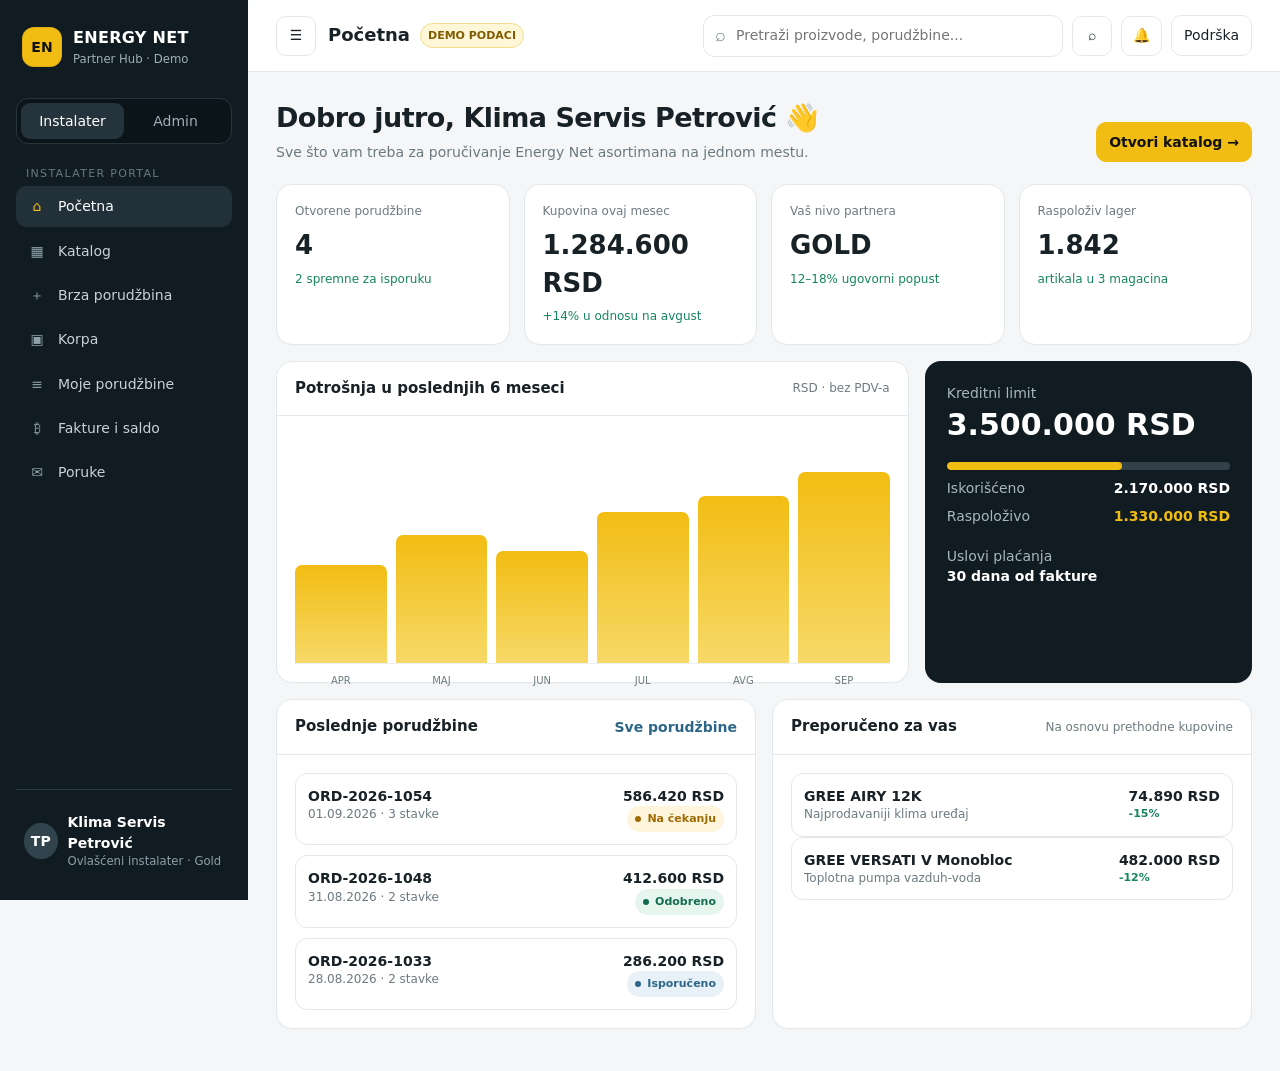
==== commit c28e75be: "Implement real purchase order file parsing" ====
--- a/index.html
+++ b/index.html
@@ -13,6 +13,7 @@
 @media(max-width:1100px){.grid4{grid-template-columns:repeat(2,1fr)}.product-grid{grid-template-columns:repeat(3,1fr)}.split,.quick{grid-template-columns:1fr}.app{grid-template-columns:78px 1fr}.sidebar{padding:20px 10px}.logo .txt,.nav button span:not(.ico),.account div:not(.avatar),.nav-title,.mode{display:none}.logo{justify-content:center}.nav button{justify-content:center}.side-bottom{display:flex;justify-content:center}}
 @media(max-width:760px){body{overflow-x:hidden}.app{grid-template-columns:1fr}.sidebar{display:none;position:fixed;left:0;top:0;width:min(300px,86vw);height:100dvh;z-index:40;padding:18px 14px;overflow-y:auto;box-shadow:18px 0 45px rgba(0,0,0,.24)}.sidebar.mobile-open{display:flex}.main{width:100%;min-width:0}.topbar{height:72px;padding:0 12px;position:sticky;gap:8px}.topbar-left{gap:7px;flex:1;min-width:0}.mobile-menu-btn,.mobile-search-btn{display:inline-grid;min-width:44px;width:44px;height:44px;min-height:44px;padding:0;font-size:18px}.notification-btn{display:inline-grid!important;min-width:44px;width:44px;height:44px;min-height:44px;padding:0}.desktop-search,.support-btn{display:none}.mobile-role-switch{display:flex}.crumb{min-width:0;gap:6px}.crumb h1{font-size:15px;max-width:112px;white-space:nowrap;overflow:hidden;text-overflow:ellipsis}.crumb .tag{display:none}.top-actions{gap:5px}.mobile-search-sheet.show{display:block}.content{padding:18px 14px 42px;width:100%;max-width:100%;overflow-x:hidden}.search{width:100%}.search input{width:100%;max-width:100%}.filters{width:100%}.filters select{width:100%}.grid4{grid-template-columns:1fr}.two,.formgrid{grid-template-columns:1fr}.field.full{grid-column:auto}.table-wrap{width:100%;max-width:100%;overflow-x:auto;-webkit-overflow-scrolling:touch}.table{min-width:760px}.pagehead{align-items:flex-start;flex-direction:column;gap:12px}.pagehead>button{max-width:100%}.product-grid{grid-template-columns:1fr}.split,.quick{grid-template-columns:1fr}.summary{width:100%;max-width:100%}.orderline{grid-template-columns:44px minmax(0,1fr);gap:9px}.orderline>span,.orderline>strong,.orderline>div:nth-child(n+3){grid-column:2}.drawer{width:100vw}.drawer-body{padding:16px}.drawer-actions{flex-wrap:wrap}.drawer-actions .btn{flex:1;min-height:44px}.modal{width:calc(100vw - 20px)}.modal-body{padding:16px}.close{width:44px;height:44px}.cartbar{left:12px;right:12px;bottom:12px;justify-content:space-between}.toast{left:14px;right:14px;bottom:14px;text-align:center}.iconbtn,.btn{min-height:44px}.table-tools{align-items:flex-start;flex-direction:column}.table-tools>.small{align-self:flex-start}.mode{display:flex}input,select,textarea{font-size:16px}.qty button{min-height:44px}}
 @media(max-width:390px){.mobile-role-switch button{padding:6px 6px;font-size:8px}.topbar{padding:0 8px}.top-actions{gap:3px}.crumb h1{max-width:76px}.mobile-menu-btn,.mobile-search-btn,.notification-btn{width:42px;min-width:42px;height:42px;min-height:42px}}
+.dropzone.dragover{border-color:var(--brand);background:#fff9df}.po-file-status{min-height:20px;margin-top:12px}.po-file-status.working{color:var(--blue)}.po-file-status.success{color:var(--green);font-weight:700}.po-file-status.error{color:var(--red);font-weight:700}
 </style>
 </head>
 <body>
@@ -92,7 +93,13 @@
 <!-- quick order -->
 <section class="page" id="quick-order">
  <div class="pagehead"><div><h2>Brza porudžbina</h2><div class="sub">Dodajte više artikala po SKU-u ili ubacite narudžbenicu dobavljača.</div></div></div>
- <div class="quick"><div class="card"><div class="card-h"><h3>Masovni unos artikala</h3><button class="btn" onclick="addQuickRow()">+ Dodaj red</button></div><div class="card-b"><div id="quickRows"></div><div class="dropzone" style="margin-top:18px"><strong>Drop a purchase order here</strong><p>PDF, Excel, CSV, XML, TXT ili fotografija — demo parsiranje narudžbenice.</p><button class="btn" onclick="fakeParsePO()">Izaberi fajl</button></div></div></div><div class="card"><div class="card-h"><h3>Rezime</h3></div><div class="card-b"><div class="notice">Sistem proverava ugovorenu cenu, raspoloživost i kreditni limit pre slanja.</div><div id="quickSummary" style="margin-top:16px"></div><button class="btn primary" style="width:100%;margin-top:18px" onclick="quickToCart()">Dodaj sve u korpu</button></div></div></div>
+ <div class="quick"><div class="card"><div class="card-h"><h3>Masovni unos artikala</h3><button class="btn" onclick="addQuickRow()">+ Dodaj red</button></div><div class="card-b"><div id="quickRows"></div><div class="dropzone" id="poDropzone" style="margin-top:18px" ondragover="event.preventDefault();this.classList.add('dragover')" ondragleave="this.classList.remove('dragover')" ondrop="handlePODrop(event)">
+<strong>Prevucite narudžbenicu ovde</strong>
+<p>PDF, Excel, CSV, XML, TXT ili fotografija — automatsko čitanje SKU-a i količine.</p>
+<input id="poFileInput" type="file" accept=".pdf,.xlsx,.xls,.csv,.tsv,.xml,.txt,.png,.jpg,.jpeg,.webp,image/*" hidden onchange="handlePOFile(this.files[0]);this.value=''">
+<button class="btn" onclick="document.getElementById('poFileInput').click()">Izaberi fajl</button>
+<div id="poFileStatus" class="small po-file-status" aria-live="polite">SKU mora da postoji u demo katalogu. Fajl se obrađuje u browseru.</div>
+</div></div></div><div class="card"><div class="card-h"><h3>Rezime</h3></div><div class="card-b"><div class="notice">Sistem proverava ugovorenu cenu, raspoloživost i kreditni limit pre slanja.</div><div id="quickSummary" style="margin-top:16px"></div><button class="btn primary" style="width:100%;margin-top:18px" onclick="quickToCart()">Dodaj sve u korpu</button></div></div></div>
 </section>
 
 <section class="page" id="cart"><div class="pagehead"><div><h2>Korpa</h2><div class="sub">Proverite količine, isporuku i uslove pre slanja porudžbine.</div></div></div><div id="cartContent"></div></section>
@@ -104,7 +111,7 @@
 <section class="page" id="messages"><div class="pagehead"><div><h2>Poruke i podrška</h2><div class="sub">Direktna komunikacija sa Energy Net prodajom i logistikom.</div></div><button class="btn brand" onclick="toast('Nova poruka je otvorena u demo režimu')">+ Nova poruka</button></div><div class="split"><div class="card"><div class="card-h"><h3>Razgovori</h3></div><div class="card-b mini-list"><div class="mini"><div><strong>Isporuka ORD-2026-1048</strong><div class="small">Logistika · pre 18 min</div></div><span class="status shipped">Novo</span></div><div class="mini"><div><strong>Upit za količinski rabat</strong><div class="small">Prodaja · juče</div></div><span class="small">2 poruke</span></div><div class="mini"><div><strong>Garancija / AIRY 12K</strong><div class="small">Podrška · 28. avg</div></div><span class="small">Zatvoreno</span></div></div></div><div class="card"><div class="card-h"><h3>Kontakt osoba</h3></div><div class="card-b"><strong>Jelena Marković</strong><div class="small">Key Account Manager</div><hr style="border:0;border-top:1px solid var(--line);margin:16px 0"><div>✉ partneri@energynet.rs</div><div style="margin-top:7px">☎ +381 21 488 33 33</div></div></div></div></section>
 
 <!-- ADMIN -->
-<section class="page" id="admin-dashboard"><div class="pagehead"><div><h2>Admin pregled</h2><div class="sub">Komercijalni pregled partnera, porudžbina, zaliha i sinhronizacija.</div></div><button class="btn brand" onclick="openProductModal()">+ Dodaj proizvod</button></div><div class="grid4"><div class="card kpi"><div class="lbl">Porudžbine danas</div><div class="num">18</div><div class="trend">4 čekaju odobrenje</div></div><div class="card kpi"><div class="lbl">Vrednost danas</div><div class="num">4.82M RSD</div><div class="trend">+8.4% vs. prošli utorak</div></div><div class="card kpi"><div class="lbl">Aktivni partneri</div><div class="num">214</div><div class="small">41 Gold · 126 Silver</div></div><div class="card kpi"><div class="lbl">ERP sync</div><div class="num">99.8%</div><div class="trend">Poslednji sync pre 4 min</div></div></div><div class="split"><div class="card"><div class="card-h"><h3>Porudžbine koje zahtevaju pažnju</h3><span class="link" onclick="showPage('admin-orders')">Otvori sve</span></div><div class="card-b mini-list" id="attentionOrders"></div></div><div class="card"><div class="card-h"><h3>Operativni status</h3></div><div class="card-b mini-list"><div class="mini"><span>SVERA / ERP</span><span class="status synced">Online</span></div><div class="mini"><span>WMS · Novi Sad</span><span class="status synced">Online</span></div><div class="mini"><span>WMS · Beograd</span><span class="status synced">Online</span></div><div class="mini"><span>B2B cenovnici</span><span class="status synced">Synced</span></div></div></div></div></section>
+<section class="page" id="admin-dashboard"><div class="pagehead"><div><h2>Admin pregled</h2><div class="sub">Komercijalni pregled partnera, porudžbina, zaliha i sinhronizacija.</div></div><button class="btn brand" onclick="openProductModal()">+ Dodaj proizvod</button></div><div class="grid4"><div class="card kpi"><div class="lbl">Porudžbine danas</div><div class="num">18</div><div class="trend">4 čekaju odobrenje</div></div><div class="card kpi"><div class="lbl">Vrednost danas</div><div class="num">4.82M RSD</div><div class="trend">+8.4% vs. prošli utorak</div></div><div class="card kpi"><div class="lbl">Aktivni partneri</div><div class="num">214</div><div class="small">41 Gold · 126 Silver</div></div><div class="card kpi"><div class="lbl">ERP sync</div><div class="num">99.8%</div><div class="trend">Poslednji sync pre 4 min</div></div></div><div class="split"><div class="card"><div class="card-h"><h3>Porudžbine koje zahtevaju pažnju</h3><span class="link" onclick="showPage('admin-orders')">Otvori sve</span></div><div class="card-b mini-list" id="attentionOrders"></div></div><div class="card"><div class="card-h"><h3>Operativni status</h3></div><div class="card-b mini-list"><div class="mini"><span>Navigator ERP</span><span class="status synced">Online</span></div><div class="mini"><span>WMS · Novi Sad</span><span class="status synced">Online</span></div><div class="mini"><span>WMS · Beograd</span><span class="status synced">Online</span></div><div class="mini"><span>B2B cenovnici</span><span class="status synced">Synced</span></div></div></div></div></section>
 
 <section class="page" id="admin-orders"><div class="pagehead"><div><h2>Porudžbine</h2><div class="sub">Odobravanje, kreditna kontrola, logistika i ERP status.</div></div><button class="btn" onclick="toast('CSV export spreman u demo režimu')">Export CSV</button></div><div class="table-wrap"><div class="table-tools"><div class="filters"><div class="search"><input id="orderSearch" placeholder="Broj ili partner"></div><select><option>Svi statusi</option><option>Na čekanju</option><option>Odobreno</option><option>Isporučeno</option></select></div><span class="small">18 porudžbina danas</span></div><table class="table"><thead><tr><th>Porudžbina</th><th>Partner</th><th>Vrednost</th><th>Kredit</th><th>Status</th><th>ERP</th><th></th></tr></thead><tbody id="adminOrdersBody"></tbody></table></div></section>
 
@@ -116,7 +123,7 @@
 
 <section class="page" id="inventory"><div class="pagehead"><div><h2>Zalihe</h2><div class="sub">Raspoloživost po magacinima i rezervacije za partner porudžbine.</div></div><button class="btn" onclick="toast('Ručno osvežavanje poslato WMS-u')">↻ Osveži lager</button></div><div class="grid4"><div class="card kpi"><div class="lbl">Novi Sad</div><div class="num">7.842</div><div class="trend">99.9% sync</div></div><div class="card kpi"><div class="lbl">Beograd</div><div class="num">3.281</div><div class="trend">99.8% sync</div></div><div class="card kpi"><div class="lbl">Niš</div><div class="num">1.166</div><div class="trend">100% sync</div></div><div class="card kpi"><div class="lbl">Nizak lager</div><div class="num">23</div><div class="small">SKU ispod minimuma</div></div></div><div class="table-wrap" style="margin-top:16px"><table class="table"><thead><tr><th>Proizvod</th><th>Novi Sad</th><th>Beograd</th><th>Niš</th><th>Rezervisano</th><th>Ukupno dostupno</th></tr></thead><tbody id="inventoryBody"></tbody></table></div></section>
 
-<section class="page" id="integrations"><div class="pagehead"><div><h2>ERP / WMS sinhronizacija</h2><div class="sub">Koncept toka između Partner Hub-a, ERP-a, WMS-a i komercijalnih pravila.</div></div><button class="btn" onclick="toast('Test sinhronizacije uspešan')">Test sync</button></div><div class="split"><div class="card"><div class="card-h"><h3>Povezani sistemi</h3></div><div><div class="integration"><div class="int-ico">ERP</div><div><strong>SVERA / ERP</strong><div class="small">Kupci · cenovnici · porudžbine · fakture</div></div><span class="status synced">Connected</span></div><div class="integration"><div class="int-ico">WMS</div><div><strong>Warehouse Management</strong><div class="small">Lager · rezervacije · otprema</div></div><span class="status synced">Connected</span></div><div class="integration"><div class="int-ico">B2B</div><div><strong>Partner Hub</strong><div class="small">Poručivanje · partneri · katalog</div></div><span class="status synced">Online</span></div></div></div><div class="card"><div class="card-h"><h3>Poslednje aktivnosti</h3></div><div class="card-b sync-log"><div class="log"><span class="dot"></span><div><strong>Order ORD-2026-1054 → ERP</strong><div class="small">Kreiran Sales Order SO-948221 · pre 4 min</div></div></div><div class="log"><span class="dot"></span><div><strong>Inventory sync</strong><div class="small">12.289 SKU ažurirano · pre 7 min</div></div></div><div class="log"><span class="dot"></span><div><strong>Price list sync</strong><div class="small">EN-GOLD-2026-Q3 · pre 31 min</div></div></div><div class="log"><span class="dot"></span><div><strong>Invoice status</strong><div class="small">INV-2026-1841 imported · pre 42 min</div></div></div></div></div></div><div class="card" style="margin-top:16px"><div class="card-h"><h3>Demo order flow</h3></div><div class="card-b"><div class="pillrow"><span class="pill">1. Partner kreira korpu</span><span>→</span><span class="pill">2. Provera cene / kredita</span><span>→</span><span class="pill">3. Admin approval</span><span>→</span><span class="pill">4. ERP Sales Order</span><span>→</span><span class="pill">5. WMS rezervacija</span><span>→</span><span class="pill">6. Status nazad u portal</span></div></div></div></section>
+<section class="page" id="integrations"><div class="pagehead"><div><h2>ERP / WMS sinhronizacija</h2><div class="sub">Koncept toka između Partner Hub-a, ERP-a, WMS-a i komercijalnih pravila.</div></div><button class="btn" onclick="toast('Test sinhronizacije uspešan')">Test sync</button></div><div class="split"><div class="card"><div class="card-h"><h3>Povezani sistemi</h3></div><div><div class="integration"><div class="int-ico">ERP</div><div><strong>Navigator ERP</strong><div class="small">Kupci · cenovnici · porudžbine · fakture</div></div><span class="status synced">Connected</span></div><div class="integration"><div class="int-ico">WMS</div><div><strong>Warehouse Management</strong><div class="small">Lager · rezervacije · otprema</div></div><span class="status synced">Connected</span></div><div class="integration"><div class="int-ico">B2B</div><div><strong>Partner Hub</strong><div class="small">Poručivanje · partneri · katalog</div></div><span class="status synced">Online</span></div></div></div><div class="card"><div class="card-h"><h3>Poslednje aktivnosti</h3></div><div class="card-b sync-log"><div class="log"><span class="dot"></span><div><strong>Order ORD-2026-1054 → ERP</strong><div class="small">Kreiran Sales Order SO-948221 · pre 4 min</div></div></div><div class="log"><span class="dot"></span><div><strong>Inventory sync</strong><div class="small">12.289 SKU ažurirano · pre 7 min</div></div></div><div class="log"><span class="dot"></span><div><strong>Price list sync</strong><div class="small">EN-GOLD-2026-Q3 · pre 31 min</div></div></div><div class="log"><span class="dot"></span><div><strong>Invoice status</strong><div class="small">INV-2026-1841 imported · pre 42 min</div></div></div></div></div></div><div class="card" style="margin-top:16px"><div class="card-h"><h3>Demo order flow</h3></div><div class="card-b"><div class="pillrow"><span class="pill">1. Partner kreira korpu</span><span>→</span><span class="pill">2. Provera cene / kredita</span><span>→</span><span class="pill">3. Admin approval</span><span>→</span><span class="pill">4. ERP Sales Order</span><span>→</span><span class="pill">5. WMS rezervacija</span><span>→</span><span class="pill">6. Status nazad u portal</span></div></div></div></section>
 
 <section class="page" id="settings"><div class="pagehead"><div><h2>Podešavanja</h2><div class="sub">Pravila portala, odobravanje, notifikacije i korisničke uloge.</div></div><button class="btn primary" onclick="toast('Podešavanja sačuvana')">Sačuvaj izmene</button></div><div class="split"><div class="card"><div class="card-h"><h3>Porudžbine</h3></div><div class="card-b formgrid"><div class="field"><label>Automatsko odobravanje do</label><input value="250000"></div><div class="field"><label>Valuta</label><select><option>RSD</option><option>EUR</option></select></div><div class="field full"><label>Pravila</label><textarea>Ručno odobrenje ako je prekoračen kreditni limit, poseban rabat > 20% ili proizvod nema dovoljno raspoloživog lagera.</textarea></div></div></div><div class="card"><div class="card-h"><h3>Notifikacije</h3></div><div class="card-b mini-list"><div class="mini"><span>Nova partner porudžbina</span><strong>ON</strong></div><div class="mini"><span>Prekoračen kreditni limit</span><strong>ON</strong></div><div class="mini"><span>Nizak lager</span><strong>ON</strong></div><div class="mini"><span>ERP sync greška</span><strong>ON</strong></div></div></div></div></section>
 </div>
@@ -184,7 +191,76 @@
 function addQuickRow(){const d=document.createElement('div');d.className='orderline';d.style.gridTemplateColumns='1fr 90px 100px';d.innerHTML=`<select class="quickSku" style="border:1px solid var(--line);border-radius:9px;padding:9px">${products.map(p=>`<option value="${p.id}">${p.sku} — ${p.name}</option>`).join('')}</select><input class="quickQty" type="number" value="1" min="1" style="border:1px solid var(--line);border-radius:9px;padding:9px"><button class="btn" onclick="this.parentElement.remove();renderQuickSummary()">Ukloni</button>`;d.querySelectorAll('select,input').forEach(x=>x.onchange=renderQuickSummary);document.getElementById('quickRows').appendChild(d);renderQuickSummary()}
 function renderQuickSummary(){const rows=[...document.querySelectorAll('#quickRows .orderline')];const items=rows.map(r=>({p:products.find(p=>p.id===+r.querySelector('.quickSku').value),q:+r.querySelector('.quickQty').value}));document.getElementById('quickSummary').innerHTML=items.length?items.map(x=>`<div class="mini"><span>${x.p.sku}<div class="small">${x.q} kom</div></span><strong>${money(x.p.price*x.q)}</strong></div>`).join(''):'<div class="small">Dodajte artikle.</div>'}
 function quickToCart(){[...document.querySelectorAll('#quickRows .orderline')].forEach(r=>{const pid=+r.querySelector('.quickSku').value,q=+r.querySelector('.quickQty').value,e=cart.find(x=>x.pid===pid);e?e.q+=q:cart.push({pid,q})});updateCart();showPage('cart')}
-function fakeParsePO(){document.getElementById('quickRows').innerHTML='';[[1,5],[4,1],[8,6]].forEach(([pid,q])=>{addQuickRow();const r=document.querySelector('#quickRows .orderline:last-child');r.querySelector('.quickSku').value=pid;r.querySelector('.quickQty').value=q});renderQuickSummary();toast('Demo PO prepoznat: 3 stavke su ubačene')}
+const poScriptPromises={};
+function setPOStatus(message,type){const el=document.getElementById('poFileStatus');if(!el)return;el.textContent=message;el.className='small po-file-status'+(type?' '+type:'')}
+function normalizePOText(value){return String(value||'').normalize('NFD').replace(/[\u0300-\u036f]/g,'').replace(/[\u2010-\u2015\u2212]/g,'-').replace(/\u00a0/g,' ').trim()}
+function parseDelimitedLine(line,delimiter){const cells=[];let value='',quoted=false;for(let i=0;i<line.length;i++){const ch=line[i];if(ch==='"'){if(quoted&&line[i+1]==='"'){value+='"';i++}else quoted=!quoted}else if(ch===delimiter&&!quoted){cells.push(value.trim());value=''}else value+=ch}cells.push(value.trim());return cells}
+function parsePOItems(rawText){
+ const text=normalizePOText(rawText).replace(/<\/(?:item|row|line|product|orderline)>/gi,'\n').replace(/<[^>]+>/g,' ');
+ const rawLines=text.split(/\r?\n/).map(x=>x.trim()).filter(Boolean);
+ const found=new Map();
+ const add=(product,qty)=>{qty=Math.max(1,Math.min(999,Math.round(Number(qty)||1)));const current=found.get(product.id);found.set(product.id,{p:product,q:(current?current.q:0)+qty})};
+ const delimiters=['\t',';',',','|'];let bestDelimiter='',bestScore=0;
+ delimiters.forEach(d=>{const score=rawLines.slice(0,8).reduce((sum,line)=>sum+(line.split(d).length-1),0);if(score>bestScore){bestScore=score;bestDelimiter=d}});
+ if(bestDelimiter&&rawLines.length){
+  const rows=rawLines.map(line=>parseDelimitedLine(line,bestDelimiter));
+  const header=rows[0].map(x=>normalizePOText(x).toLowerCase().replace(/[^a-z0-9]+/g,''));
+  const skuIndex=header.findIndex(x=>['sku','sifra','artikl','artikel','itemcode','productcode','code'].includes(x));
+  const qtyIndex=header.findIndex(x=>['qty','quantity','kolicina','kom','komada','units','unit','amount'].includes(x));
+  const start=skuIndex>=0?1:0;
+  for(let i=start;i<rows.length;i++){
+   const cells=rows[i],joined=normalizePOText(cells.join(' ')).toUpperCase();
+   const product=products.find(p=>joined.includes(normalizePOText(p.sku).toUpperCase()));
+   if(!product)continue;
+   let qty=qtyIndex>=0?parseFloat(String(cells[qtyIndex]||'').replace(',','.')):NaN;
+   if(!Number.isFinite(qty)&&skuIndex>=0){for(let j=skuIndex+1;j<cells.length;j++){const n=Number(String(cells[j]).replace(',','.'));if(Number.isFinite(n)&&n>0&&n<=999){qty=n;break}}}
+   if(Number.isFinite(qty))add(product,qty);
+  }
+ }
+ if(found.size)return [...found.values()];
+ rawLines.forEach(line=>{
+  const upper=normalizePOText(line).toUpperCase(),compact=upper.replace(/[^A-Z0-9]/g,'');
+  products.forEach(product=>{
+   const sku=normalizePOText(product.sku).toUpperCase();
+   if(!upper.includes(sku)&&!compact.includes(sku.replace(/[^A-Z0-9]/g,'')))return;
+   let working=upper.replace(sku,' ').replace(sku.replace(/-/g,' '),' ');
+   working=working.replace(normalizePOText(product.name).toUpperCase(),' ');
+   let match=working.match(/(?:QTY|QUANTITY|KOLICINA|KOM(?:ADA)?|PCS|UNITS?)[\s:=#-]*(\d{1,4})/i)||working.match(/(\d{1,4})\s*(?:KOM(?:ADA)?|PCS|UNITS?)\b/i)||working.match(/[Xx]\s*(\d{1,4})\b/);
+   let qty=match?Number(match[1]):NaN;
+   if(!Number.isFinite(qty)){const nums=[...working.matchAll(/(?:^|[\s,;|\t])(\d{1,4})(?=$|[\s,;|\t])/g)].map(m=>Number(m[1])).filter(n=>n>0&&n<=999);qty=nums[0]}
+   add(product,Number.isFinite(qty)?qty:1);
+  });
+ });
+ return [...found.values()];
+}
+function loadPOScript(src,globalName){if(window[globalName])return Promise.resolve(window[globalName]);if(poScriptPromises[src])return poScriptPromises[src];poScriptPromises[src]=new Promise((resolve,reject)=>{const script=document.createElement('script');script.src=src;script.crossOrigin='anonymous';script.onload=()=>window[globalName]?resolve(window[globalName]):reject(new Error('Biblioteka nije učitana'));script.onerror=()=>reject(new Error('Nije moguće učitati modul za ovaj format'));document.head.appendChild(script)});return poScriptPromises[src]}
+async function runPOOCR(source,label){await loadPOScript('https://cdn.jsdelivr.net/npm/tesseract.js@5.1.1/dist/tesseract.min.js','Tesseract');const result=await window.Tesseract.recognize(source,'eng',{logger:m=>{if(m.status==='recognizing text')setPOStatus(label+' — OCR '+Math.round((m.progress||0)*100)+'%','working')}});return result&&result.data?result.data.text:''}
+async function extractPDFText(file){
+ await loadPOScript('https://cdnjs.cloudflare.com/ajax/libs/pdf.js/3.11.174/pdf.min.js','pdfjsLib');
+ window.pdfjsLib.GlobalWorkerOptions.workerSrc='https://cdnjs.cloudflare.com/ajax/libs/pdf.js/3.11.174/pdf.worker.min.js';
+ const pdf=await window.pdfjsLib.getDocument({data:await file.arrayBuffer()}).promise,pages=[];
+ for(let pageNo=1;pageNo<=pdf.numPages;pageNo++){setPOStatus('Čitam PDF stranu '+pageNo+'/'+pdf.numPages+'…','working');const page=await pdf.getPage(pageNo),content=await page.getTextContent(),rows={};(content.items||[]).forEach(item=>{const y=Math.round(item.transform&&item.transform[5]||0);(rows[y]||(rows[y]=[])).push(item.str)});pages.push(Object.keys(rows).map(Number).sort((a,b)=>b-a).map(y=>rows[y].join(' ')).join('\n'))}
+ const text=pages.join('\n');if(text.replace(/\s/g,'').length>20)return text;
+ const limit=Math.min(pdf.numPages,3),ocrPages=[];
+ for(let pageNo=1;pageNo<=limit;pageNo++){const page=await pdf.getPage(pageNo),viewport=page.getViewport({scale:1.8}),canvas=document.createElement('canvas'),ctx=canvas.getContext('2d');canvas.width=Math.ceil(viewport.width);canvas.height=Math.ceil(viewport.height);await page.render({canvasContext:ctx,viewport}).promise;ocrPages.push(await runPOOCR(canvas,'Skenirana PDF strana '+pageNo+'/'+limit))}
+ return ocrPages.join('\n');
+}
+async function extractPOText(file){
+ const ext=(file.name.split('.').pop()||'').toLowerCase();
+ if(['txt','csv','tsv','xml'].includes(ext)||file.type.startsWith('text/'))return file.text();
+ if(['xlsx','xls'].includes(ext)){setPOStatus('Čitam Excel tabelu…','working');await loadPOScript('https://cdn.jsdelivr.net/npm/xlsx@0.18.5/dist/xlsx.full.min.js','XLSX');const workbook=window.XLSX.read(await file.arrayBuffer(),{type:'array'});return workbook.SheetNames.map(name=>window.XLSX.utils.sheet_to_csv(workbook.Sheets[name],{FS:'\t',RS:'\n'})).join('\n')}
+ if(ext==='pdf'||file.type==='application/pdf')return extractPDFText(file);
+ if(file.type.startsWith('image/')||['png','jpg','jpeg','webp'].includes(ext))return runPOOCR(file,'Čitam fotografiju');
+ throw new Error('Nepodržan format. Izaberite PDF, Excel, CSV, XML, TXT ili fotografiju.');
+}
+function populateQuickRows(items){const root=document.getElementById('quickRows');root.innerHTML='';items.forEach(item=>{addQuickRow();const row=root.lastElementChild;row.querySelector('.quickSku').value=item.p.id;row.querySelector('.quickQty').value=item.q});renderQuickSummary()}
+async function handlePOFile(file){
+ if(!file)return;if(file.size>15*1024*1024){setPOStatus('Fajl je veći od 15 MB. Izaberite manji dokument.','error');return}
+ setPOStatus('Čitam '+file.name+'…','working');
+ try{const text=await extractPOText(file),items=parsePOItems(text);if(!items.length)throw new Error('Nisam pronašao nijedan SKU iz demo kataloga. Proverite da dokument sadrži šifru artikla i količinu.');populateQuickRows(items);const total=items.reduce((sum,item)=>sum+item.q,0);setPOStatus('Prepoznato: '+items.length+' artikala, ukupno '+total+' kom · '+file.name,'success');toast('Narudžbenica je pročitana i stavke su ubačene')}
+ catch(error){console.error(error);setPOStatus(error.message||'Fajl nije moguće pročitati.','error');toast('Fajl nije prepoznat')}
+}
+function handlePODrop(event){event.preventDefault();event.currentTarget.classList.remove('dragover');const file=event.dataTransfer&&event.dataTransfer.files?event.dataTransfer.files[0]:null;if(file)handlePOFile(file)}
 function toast(t){const e=document.getElementById('toast');e.textContent=t;e.classList.add('show');setTimeout(()=>e.classList.remove('show'),2600)}
 document.getElementById('catalogSearch').addEventListener('input',filterCatalog);document.getElementById('catalogCategory').addEventListener('change',filterCatalog);function filterCatalog(){const q=catalogSearch.value.toLowerCase(),c=catalogCategory.value;document.querySelectorAll('#productGrid .product').forEach((el,i)=>el.style.display=((!q||el.dataset.name.includes(q))&&(!c||products[i].cat===c))?'block':'none')}
 document.getElementById('productAdminSearch').addEventListener('input',e=>{const q=e.target.value.toLowerCase();[...document.querySelectorAll('#productsBody tr')].forEach(tr=>tr.style.display=tr.innerText.toLowerCase().includes(q)?'':'none')});document.getElementById('orderSearch').addEventListener('input',e=>{const q=e.target.value.toLowerCase();[...document.querySelectorAll('#adminOrdersBody tr')].forEach(tr=>tr.style.display=tr.innerText.toLowerCase().includes(q)?'':'none')});document.getElementById('partnerOrderSearch').addEventListener('input',e=>{const q=e.target.value.toLowerCase();[...document.querySelectorAll('#partnerOrdersBody tr')].forEach(tr=>tr.style.display=tr.innerText.toLowerCase().includes(q)?'':'none')});document.getElementById('partnerSearch').addEventListener('input',e=>{const q=e.target.value.toLowerCase();[...document.querySelectorAll('#partnersBody tr')].forEach(tr=>tr.style.display=tr.innerText.toLowerCase().includes(q)?'':'none')});
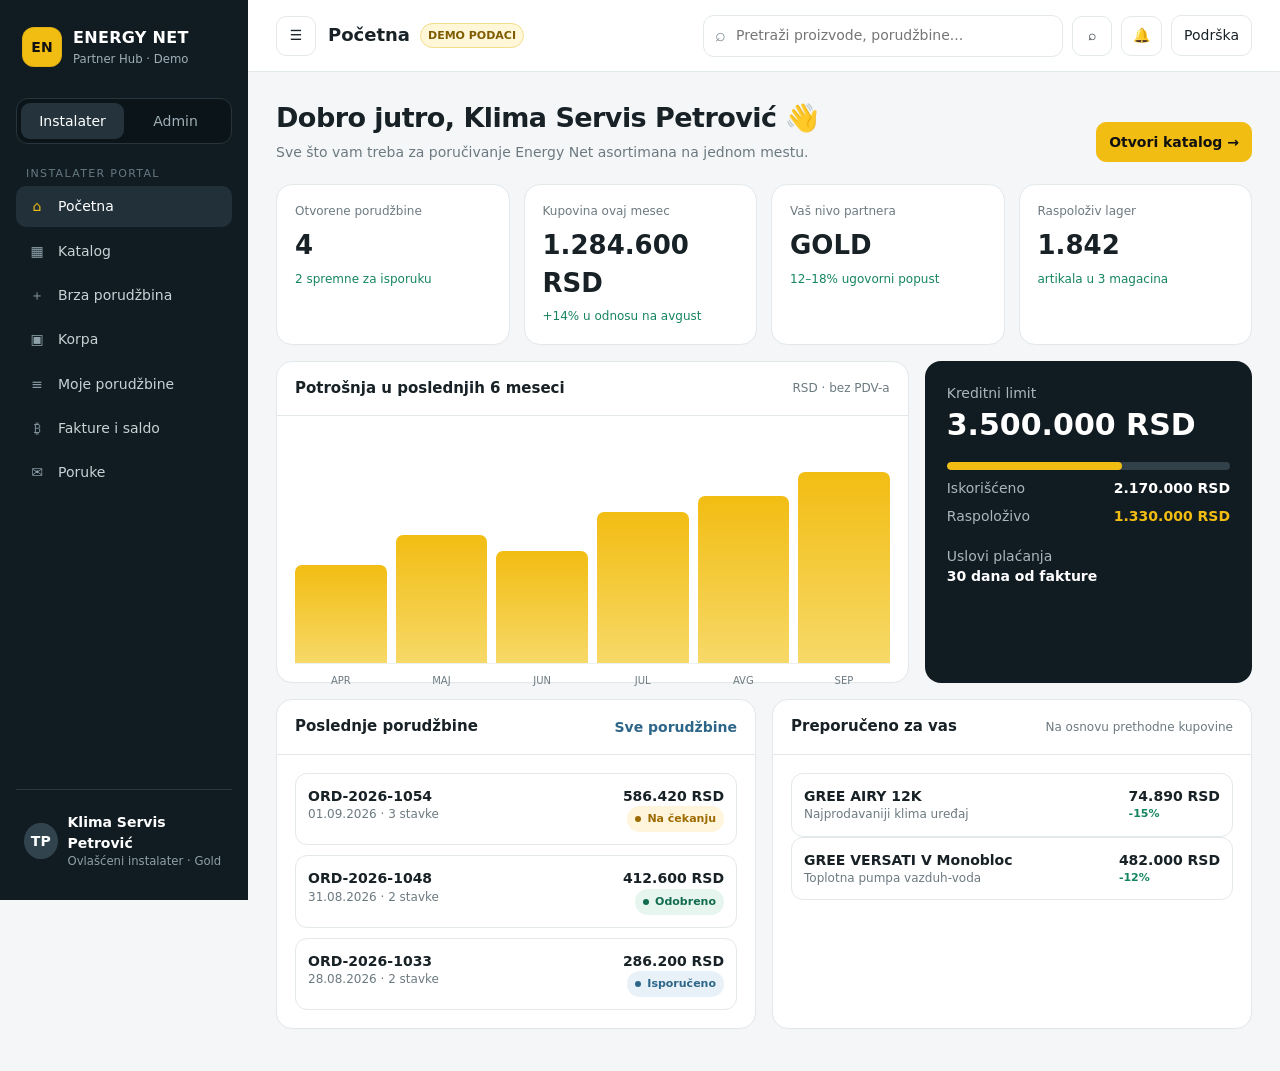
==== commit c75ee696: "Improve OCR product matching" ====
--- a/index.html
+++ b/index.html
@@ -222,7 +222,8 @@
   const upper=normalizePOText(line).toUpperCase(),compact=upper.replace(/[^A-Z0-9]/g,'');
   products.forEach(product=>{
    const sku=normalizePOText(product.sku).toUpperCase();
-   if(!upper.includes(sku)&&!compact.includes(sku.replace(/[^A-Z0-9]/g,'')))return;
+   const compactSku=sku.replace(/[^A-Z0-9]/g,''),compactName=normalizePOText(product.name).toUpperCase().replace(/[^A-Z0-9]/g,'');
+   if(!upper.includes(sku)&&!compact.includes(compactSku)&&!compact.includes(compactName))return;
    let working=upper.replace(sku,' ').replace(sku.replace(/-/g,' '),' ');
    working=working.replace(normalizePOText(product.name).toUpperCase(),' ');
    let match=working.match(/(?:QTY|QUANTITY|KOLICINA|KOM(?:ADA)?|PCS|UNITS?)[\s:=#-]*(\d{1,4})/i)||working.match(/(\d{1,4})\s*(?:KOM(?:ADA)?|PCS|UNITS?)\b/i)||working.match(/[Xx]\s*(\d{1,4})\b/);
